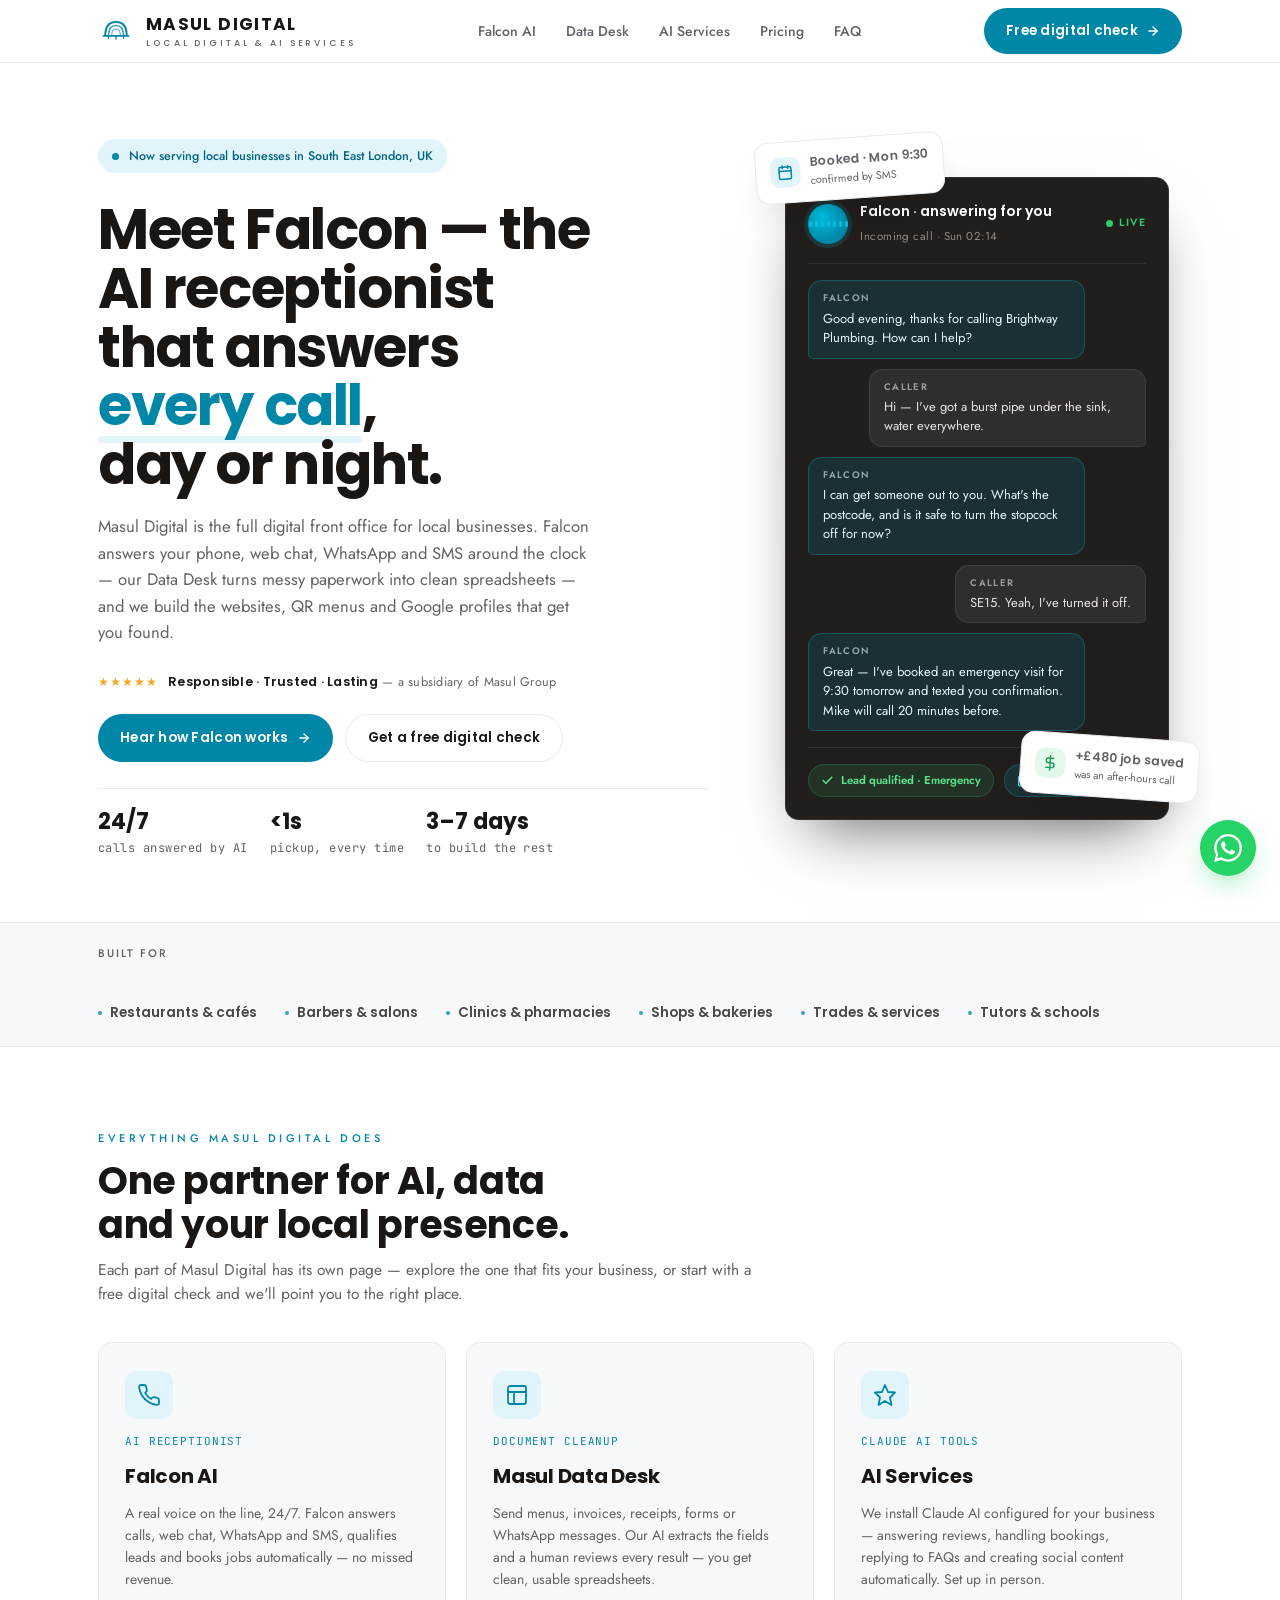
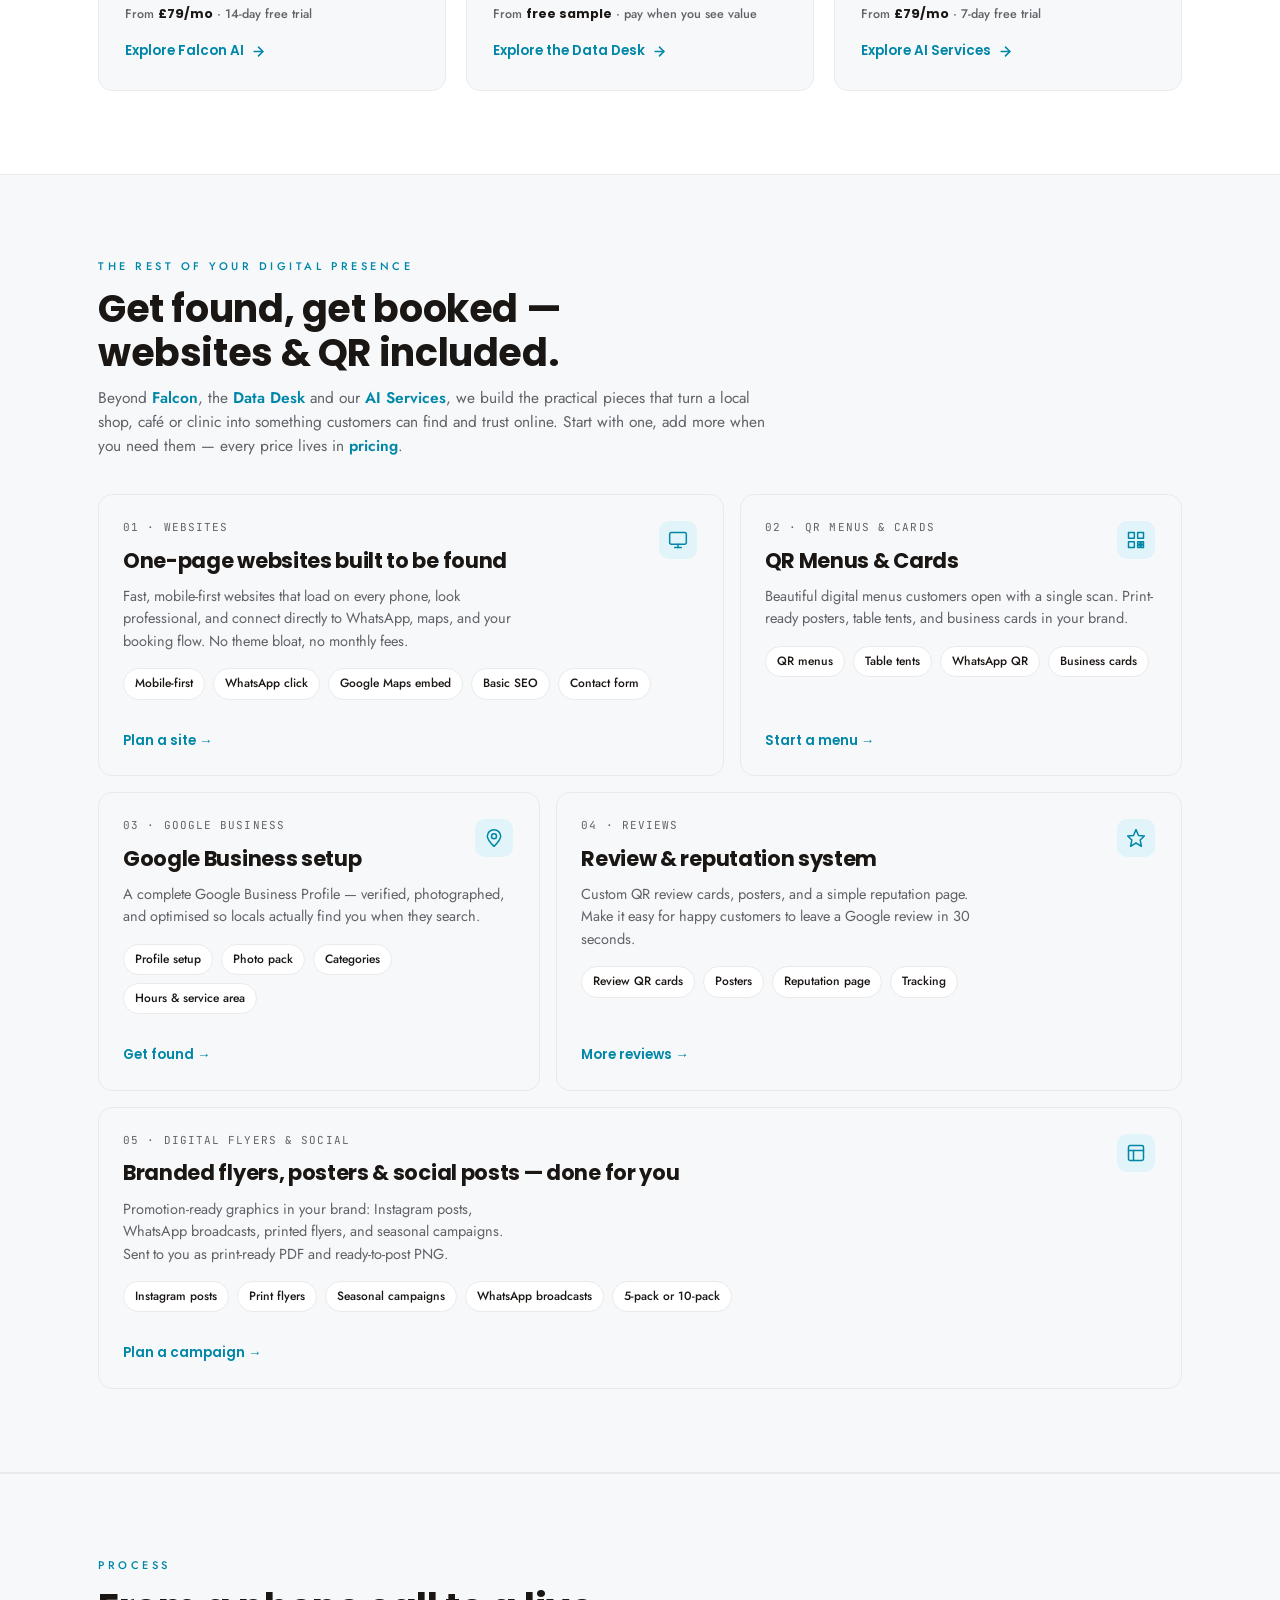
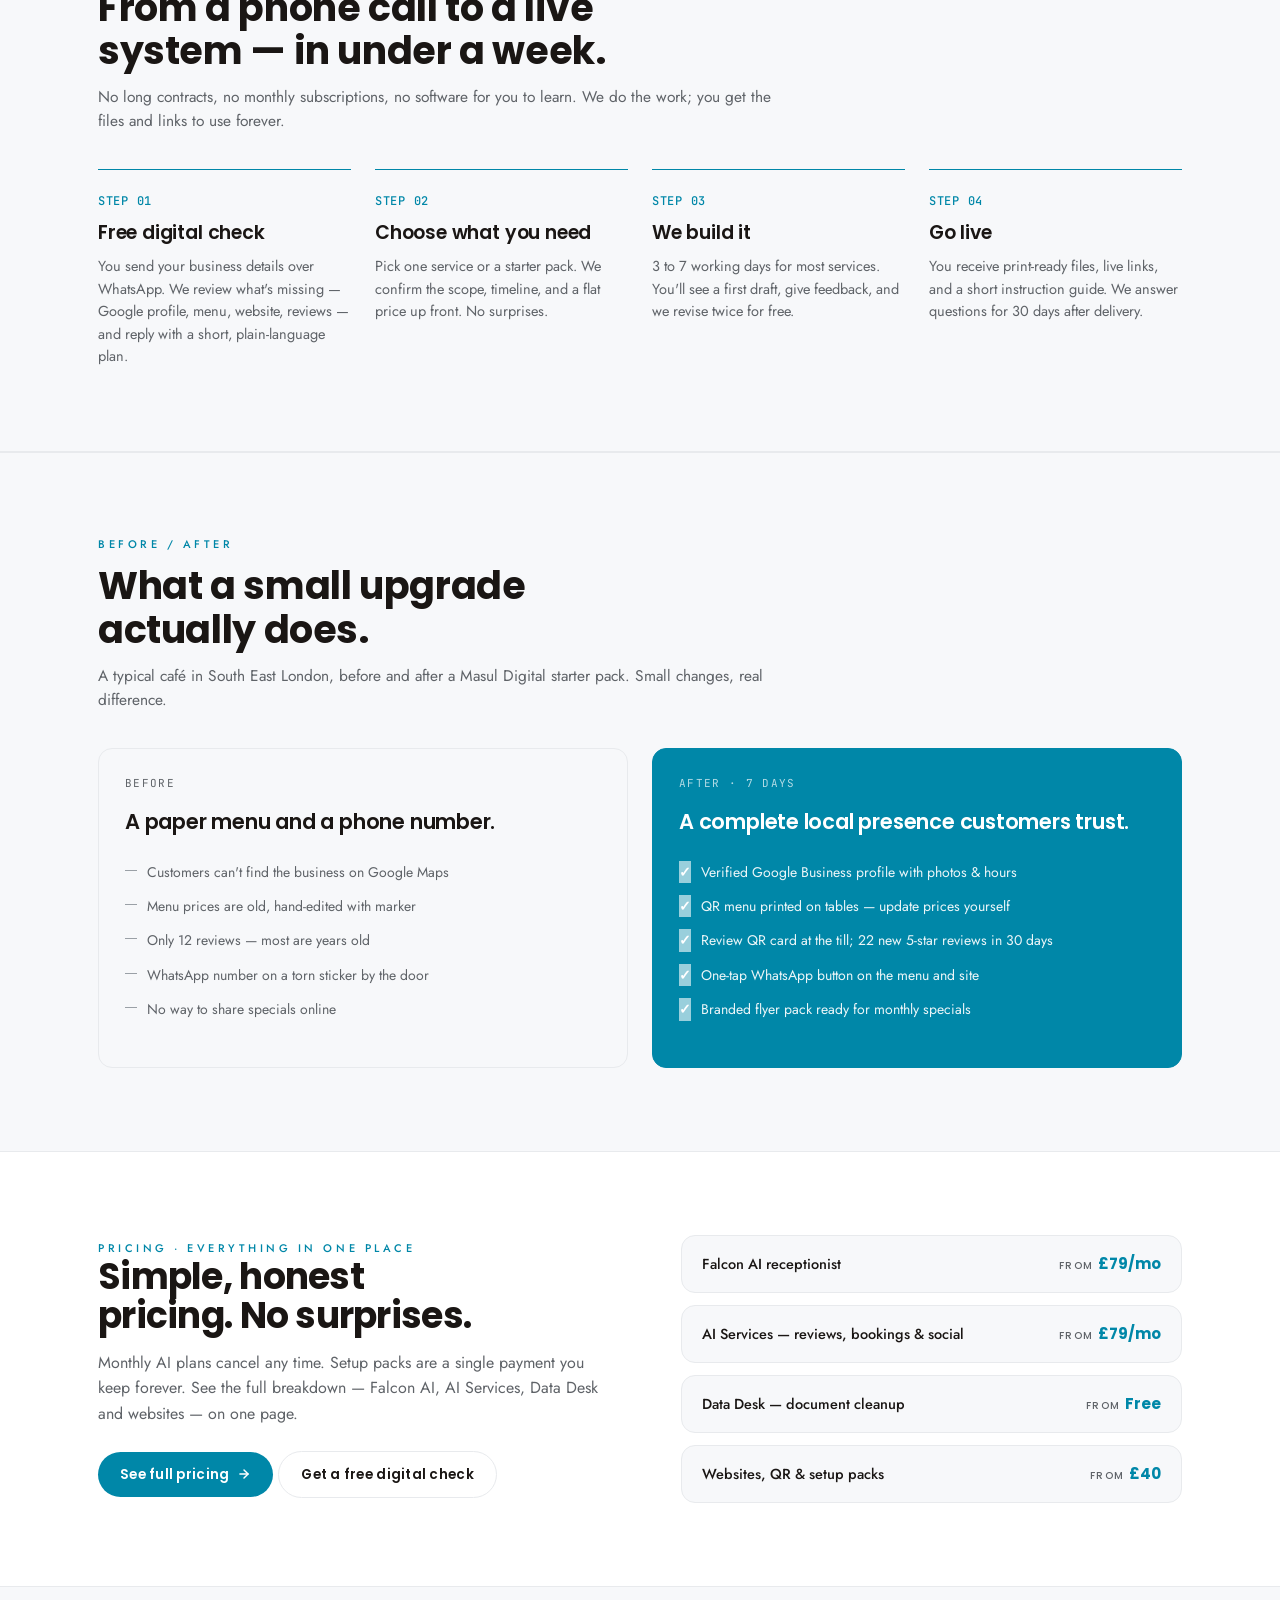
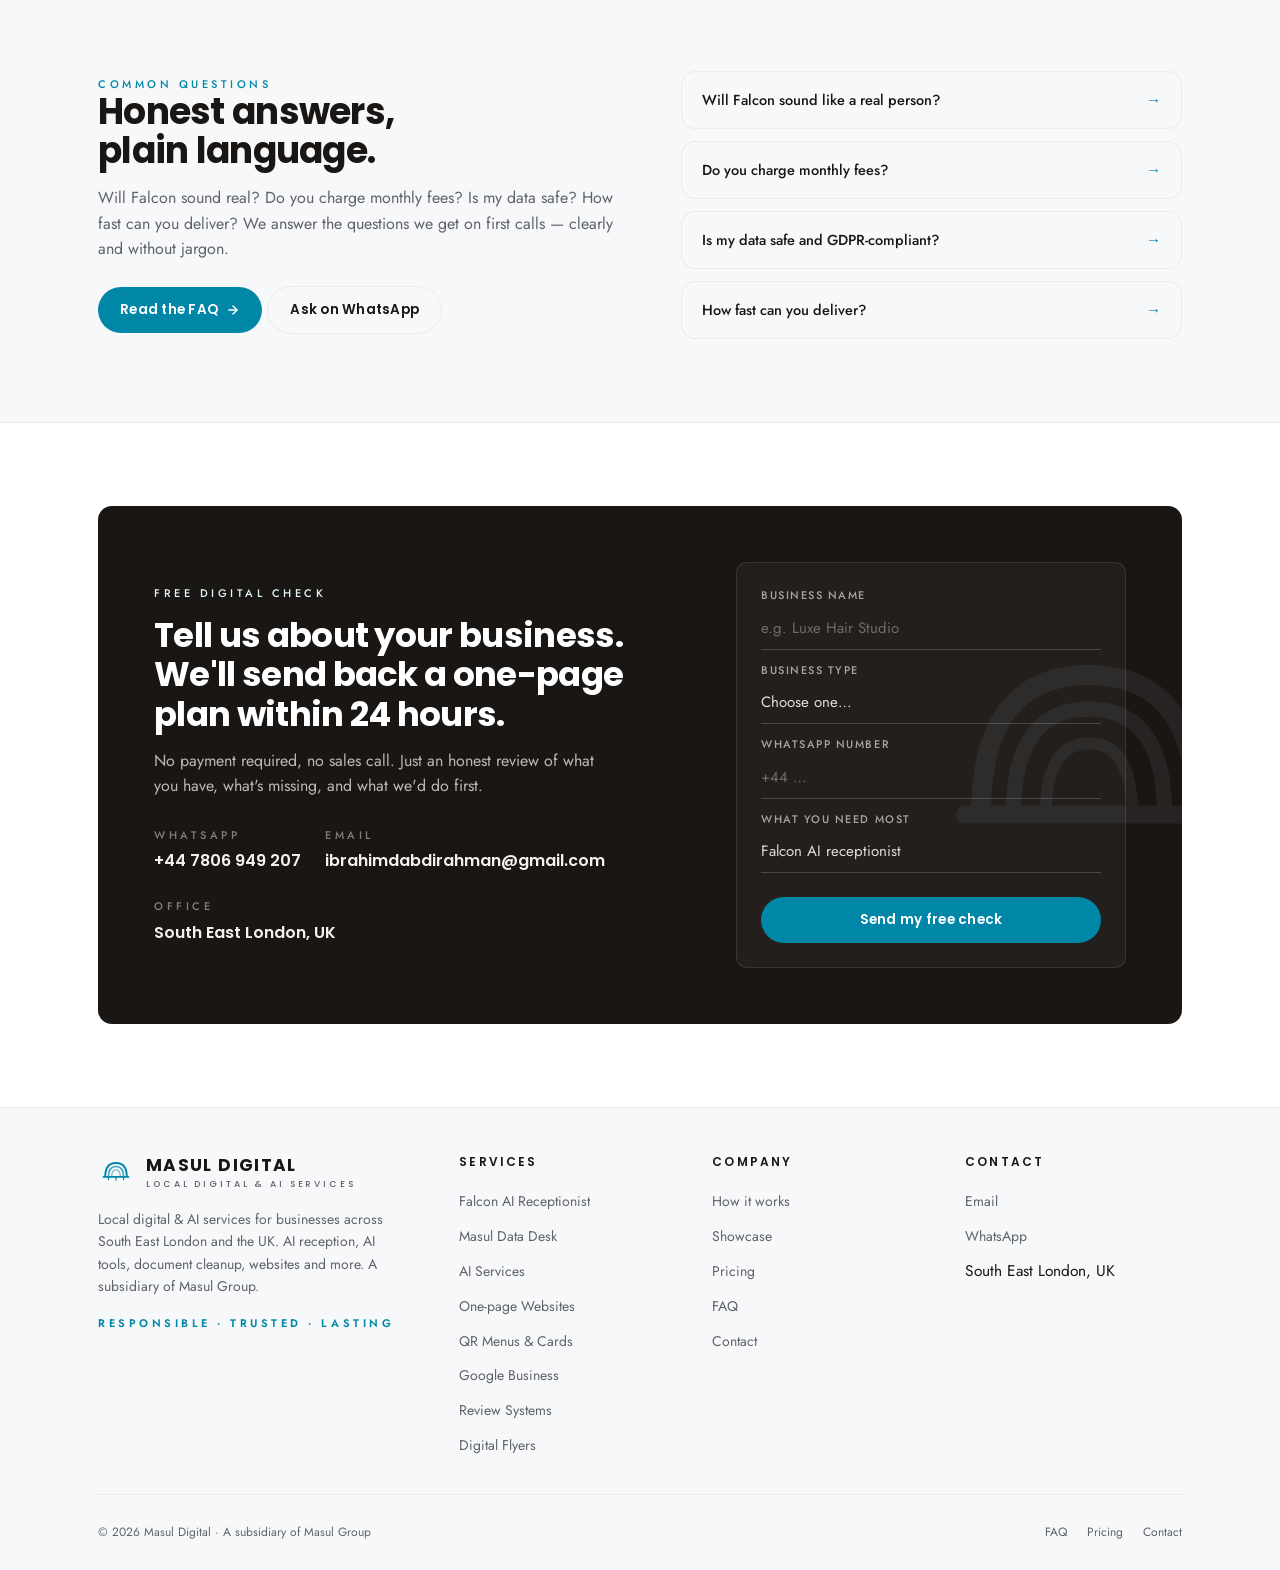
==== index.html @ 600ebdf1 "feat: publish refreshed Masul Digital website" ====
<!DOCTYPE html>
<html lang="en">
<head>
<meta charset="UTF-8" />
<meta name="viewport" content="width=device-width, initial-scale=1.0" />
<title>Masul Digital — Local Digital &amp; AI Services, South East London</title>
<meta name="description" content="Local digital &amp; AI services for South East London. Falcon AI receptionist, AI tools that handle reviews, bookings &amp; social, the Masul Data Desk, plus websites, QR menus, Google Business &amp; reviews. From £40." />
<link rel="icon" href="assets/favicon.ico" />
<link rel="preconnect" href="https://fonts.googleapis.com" />
<link rel="preconnect" href="https://fonts.gstatic.com" crossorigin />
<link href="https://fonts.googleapis.com/css2?family=Poppins:wght@400;500;600;700;800&family=Jost:wght@300;400;500;600&family=JetBrains+Mono:wght@400;500&display=swap" rel="stylesheet" />
<link rel="stylesheet" href="assets/styles.css" />
<link rel="stylesheet" href="assets/pages.css" />
<!-- seo:auto start -->
<link rel="canonical" href="https://masul-digital-site.vercel.app/">
<meta property="og:type" content="website">
<meta property="og:site_name" content="Masul Digital">
<meta property="og:title" content="Masul Digital — Local Digital &amp; AI Services, South East London">
<meta property="og:description" content="Local digital &amp; AI services for South East London — AI receptionist, websites, QR menus, Google Business &amp; reviews. From £40.">
<meta property="og:url" content="https://masul-digital-site.vercel.app/">
<meta property="og:locale" content="en_GB">
<meta property="og:image" content="https://masul-digital-site.vercel.app/assets/mark-512.png">
<meta name="twitter:card" content="summary_large_image">
<meta name="twitter:title" content="Masul Digital — Local Digital &amp; AI Services, South East London">
<meta name="twitter:description" content="Local digital &amp; AI services for South East London — AI receptionist, websites, QR menus, Google Business &amp; reviews. From £40.">
<meta name="twitter:image" content="https://masul-digital-site.vercel.app/assets/mark-512.png">
<script type="application/ld+json">
{
  "@context": "https://schema.org",
  "@type": "ProfessionalService",
  "name": "Masul Digital",
  "description": "Local digital & AI services for South East London — AI receptionist, websites, QR menus, Google Business & reviews. From £40.",
  "url": "https://masul-digital-site.vercel.app/",
  "telephone": "+44 7806 949207",
  "address": {
    "@type": "PostalAddress",
    "addressCountry": "GB",
    "addressLocality": "London",
    "addressRegion": "South East London"
  },
  "email": "ibrahimdabdirahman@gmail.com",
  "image": "https://masul-digital-site.vercel.app/assets/mark-512.png"
}
</script>
<!-- seo:auto end -->
</head>
<body data-theme="light" data-accent="teal">

<!-- ────────────── NAV ────────────── -->
<nav class="nav" id="nav">
  <div class="wrap nav-inner">
    <a href="/" class="nav-logo" aria-label="Masul Digital home">
      <span class="nav-mark" aria-hidden="true">
        <svg viewBox="0 0 400 400" xmlns="http://www.w3.org/2000/svg">
          <g fill="none">
            <path d="M 80,255 Q 80,100 200,100 Q 320,100 320,255" stroke="var(--accent)" stroke-width="22"/>
            <path d="M 116,255 Q 116,138 200,138 Q 284,138 284,255" stroke="var(--accent)" stroke-width="17" opacity="0.78"/>
            <path d="M 152,255 Q 152,176 200,176 Q 248,176 248,255" stroke="var(--accent)" stroke-width="13" opacity="0.55"/>
            <line x1="62" y1="255" x2="338" y2="255" stroke="var(--accent)" stroke-width="20" stroke-linecap="round"/>
            <line x1="116" y1="255" x2="116" y2="282" stroke="var(--accent)" stroke-width="13" stroke-linecap="round"/>
            <line x1="200" y1="255" x2="200" y2="292" stroke="var(--accent)" stroke-width="13" stroke-linecap="round"/>
            <line x1="284" y1="255" x2="284" y2="282" stroke="var(--accent)" stroke-width="13" stroke-linecap="round"/>
          </g>
          <circle cx="200" cy="255" r="11" fill="var(--accent)"/>
        </svg>
      </span>
      <span class="nav-wordmark">MASUL DIGITAL<span class="sub">LOCAL DIGITAL &amp; AI SERVICES</span></span>
    </a>

    <div class="nav-links" role="navigation">
      <a href="/falcon">Falcon AI</a>
      <a href="/data-desk">Data Desk</a>
      <a href="/ai-services">AI Services</a>
      <a href="/pricing">Pricing</a>
      <a href="/faq">FAQ</a>
    </div>

    <div class="nav-cta">
      <a href="#contact" class="btn btn-primary"><span class="cta-long">Free digital check</span><span class="cta-short">Free check</span>
        <svg width="14" height="14" viewBox="0 0 24 24" fill="none" stroke="currentColor" stroke-width="2.5" stroke-linecap="round" stroke-linejoin="round"><line x1="5" y1="12" x2="19" y2="12"/><polyline points="12 5 19 12 12 19"/></svg>
      </a>
      <button class="nav-burger" id="burger" aria-label="Toggle menu" aria-expanded="false"><span></span><span></span><span></span></button>
    </div>
  </div>
  <div class="mobile-panel" id="mob">
    <a href="/falcon" data-mob-link>Falcon AI</a>
    <a href="/data-desk" data-mob-link>Data Desk</a>
    <a href="/ai-services" data-mob-link>AI Services</a>
    <a href="/pricing" data-mob-link>Pricing</a>
    <a href="/faq" data-mob-link>FAQ</a>
    <a href="#contact" data-mob-link class="btn btn-primary">Free digital check</a>
  </div>
</nav>

<!-- ────────────── HERO ────────────── -->
<header class="hero" id="top" data-screen-label="01 Hero">
  <div class="wrap hero-grid">
    <div>
      <div class="hero-pill">
        <span class="dot"></span>
        <span>Now serving local businesses in South East London, UK</span>
      </div>
      <h1>
        <span class="line">Meet Falcon — the AI receptionist</span>
        <span class="line">that answers <em>every call</em>, day or night.</span>
      </h1>
      <p class="lede">
        Masul Digital is the full digital front office for local businesses. Falcon answers your phone, web chat, WhatsApp and SMS around the clock — our Data Desk turns messy paperwork into clean spreadsheets — and we build the websites, QR menus and Google profiles that get you found.
      </p>
      <div class="hero-trust-mini">
        <span class="stars">★★★★★</span>
        <span><b>Responsible · Trusted · Lasting</b> — a subsidiary of Masul Group</span>
      </div>
      <div class="hero-cta">
        <a href="/falcon" class="btn btn-primary">
          Hear how Falcon works
          <svg width="14" height="14" viewBox="0 0 24 24" fill="none" stroke="currentColor" stroke-width="2.5" stroke-linecap="round" stroke-linejoin="round"><line x1="5" y1="12" x2="19" y2="12"/><polyline points="12 5 19 12 12 19"/></svg>
        </a>
        <a href="#contact" class="btn btn-ghost">Get a free digital check</a>
      </div>

      <div class="hero-meta">
        <div class="hero-meta-item">
          <div class="k">24/7</div>
          <div class="v mono">calls answered by AI</div>
        </div>
        <div class="hero-meta-item">
          <div class="k">&lt;1s</div>
          <div class="v mono">pickup, every time</div>
        </div>
        <div class="hero-meta-item">
          <div class="k">3–7 days</div>
          <div class="v mono">to build the rest</div>
        </div>
      </div>
    </div>

    <div class="hero-stage">
      <div class="hero-callbox">
      <span class="hero-glow" aria-hidden="true"></span>

      <div class="hero-chip booked" aria-hidden="true">
        <span class="ic"><svg viewBox="0 0 24 24" fill="none" stroke="currentColor" stroke-width="2.2" stroke-linecap="round" stroke-linejoin="round"><rect x="3" y="4" width="18" height="18" rx="2"/><line x1="16" y1="2" x2="16" y2="6"/><line x1="8" y1="2" x2="8" y2="6"/><line x1="3" y1="10" x2="21" y2="10"/></svg></span>
        <span><b>Booked · Mon 9:30</b><span>confirmed by SMS</span></span>
      </div>

      <div class="call-card" aria-hidden="true">
        <div class="call-head">
          <span class="call-orb">
            <div class="wave"><i></i><i></i><i></i><i></i><i></i><i></i><i></i></div>
          </span>
          <div class="who">
            <b>Falcon · answering for you</b>
            <span>Incoming call · Sun 02:14</span>
          </div>
          <span class="call-live"><span class="pulse"></span>Live</span>
        </div>
        <div class="call-thread">
          <div class="bubble ai"><span class="lab">Falcon</span>Good evening, thanks for calling Brightway Plumbing. How can I help?</div>
          <div class="bubble caller"><span class="lab">Caller</span>Hi — I've got a burst pipe under the sink, water everywhere.</div>
          <div class="bubble ai"><span class="lab">Falcon</span>I can get someone out to you. What's the postcode, and is it safe to turn the stopcock off for now?</div>
          <div class="bubble caller"><span class="lab">Caller</span>SE15. Yeah, I've turned it off.</div>
          <div class="bubble ai"><span class="lab">Falcon</span>Great — I've booked an emergency visit for 9:30 tomorrow and texted you confirmation. Mike will call 20 minutes before.</div>
        </div>
        <div class="call-result">
          <span class="call-tag"><svg viewBox="0 0 24 24" fill="none" stroke="currentColor" stroke-width="3" stroke-linecap="round" stroke-linejoin="round"><polyline points="20 6 9 17 4 12"/></svg>Lead qualified · Emergency</span>
          <span class="call-tag book"><svg viewBox="0 0 24 24" fill="none" stroke="currentColor" stroke-width="2.4" stroke-linecap="round" stroke-linejoin="round"><rect x="3" y="4" width="18" height="18" rx="2"/><line x1="16" y1="2" x2="16" y2="6"/><line x1="8" y1="2" x2="8" y2="6"/><line x1="3" y1="10" x2="21" y2="10"/></svg>Booked Mon 9:30</span>
        </div>
      </div>

      <div class="hero-chip saved" aria-hidden="true">
        <span class="ic"><svg viewBox="0 0 24 24" fill="none" stroke="currentColor" stroke-width="2.2" stroke-linecap="round" stroke-linejoin="round"><line x1="12" y1="1" x2="12" y2="23"/><path d="M17 5H9.5a3.5 3.5 0 0 0 0 7h5a3.5 3.5 0 0 1 0 7H6"/></svg></span>
        <span><b>+£480 job saved</b><span>was an after-hours call</span></span>
      </div>
      </div>
    </div>
  </div>
</header>

<!-- ────────────── TRUST STRIP ────────────── -->
<div class="trust-strip">
  <div class="wrap trust-strip-inner">
    <div class="trust-label">Built for</div>
    <div class="trust-types">
      <div class="trust-type">Restaurants &amp; cafés</div>
      <div class="trust-type">Barbers &amp; salons</div>
      <div class="trust-type">Clinics &amp; pharmacies</div>
      <div class="trust-type">Shops &amp; bakeries</div>
      <div class="trust-type">Trades &amp; services</div>
      <div class="trust-type">Tutors &amp; schools</div>
    </div>
  </div>
</div>

<!-- ────────────── WHAT WE DO — section summary cards ────────────── -->
<section class="section" id="explore" data-screen-label="What we do">
  <div class="wrap">
    <div class="section-head">
      <div class="eyebrow">Everything Masul Digital does</div>
      <h2>One partner for AI, data and your local presence.</h2>
      <p>Each part of Masul Digital has its own page — explore the one that fits your business, or start with a free digital check and we'll point you to the right place.</p>
    </div>

    <div class="summary-grid">
      <a class="summary-card" href="/falcon">
        <span class="sc-ic"><svg viewBox="0 0 24 24" fill="none" stroke="currentColor" stroke-width="1.8" stroke-linecap="round" stroke-linejoin="round"><path d="M22 16.92v3a2 2 0 0 1-2.18 2 19.79 19.79 0 0 1-8.63-3.07 19.5 19.5 0 0 1-6-6 19.79 19.79 0 0 1-3.07-8.67A2 2 0 0 1 4.11 2h3a2 2 0 0 1 2 1.72c.13.96.36 1.9.7 2.81a2 2 0 0 1-.45 2.11L8.09 9.91a16 16 0 0 0 6 6l1.27-1.27a2 2 0 0 1 2.11-.45c.91.34 1.85.57 2.81.7A2 2 0 0 1 22 16.92z"/></svg></span>
        <div class="sc-ey">AI receptionist</div>
        <h3>Falcon AI</h3>
        <p>A real voice on the line, 24/7. Falcon answers calls, web chat, WhatsApp and SMS, qualifies leads and books jobs automatically — no missed revenue.</p>
        <span class="sc-price">From <b>£79/mo</b> · 14-day free trial</span>
        <span class="sc-go">Explore Falcon AI
          <svg viewBox="0 0 24 24" fill="none" stroke="currentColor" stroke-width="2.5" stroke-linecap="round" stroke-linejoin="round"><line x1="5" y1="12" x2="19" y2="12"/><polyline points="12 5 19 12 12 19"/></svg>
        </span>
      </a>

      <a class="summary-card" href="/data-desk">
        <span class="sc-ic"><svg viewBox="0 0 24 24" fill="none" stroke="currentColor" stroke-width="1.8" stroke-linecap="round" stroke-linejoin="round"><rect x="3" y="3" width="18" height="18" rx="2"/><line x1="3" y1="9" x2="21" y2="9"/><line x1="9" y1="21" x2="9" y2="9"/></svg></span>
        <div class="sc-ey">Document cleanup</div>
        <h3>Masul Data Desk</h3>
        <p>Send menus, invoices, receipts, forms or WhatsApp messages. Our AI extracts the fields and a human reviews every result — you get clean, usable spreadsheets.</p>
        <span class="sc-price">From <b>free sample</b> · pay when you see value</span>
        <span class="sc-go">Explore the Data Desk
          <svg viewBox="0 0 24 24" fill="none" stroke="currentColor" stroke-width="2.5" stroke-linecap="round" stroke-linejoin="round"><line x1="5" y1="12" x2="19" y2="12"/><polyline points="12 5 19 12 12 19"/></svg>
        </span>
      </a>

      <a class="summary-card" href="/ai-services">
        <span class="sc-ic"><svg viewBox="0 0 24 24" fill="none" stroke="currentColor" stroke-width="1.8" stroke-linecap="round" stroke-linejoin="round"><polygon points="12 2 15 9 22 9.5 17 14.5 18.5 22 12 18 5.5 22 7 14.5 2 9.5 9 9 12 2"/></svg></span>
        <div class="sc-ey">Claude AI tools</div>
        <h3>AI Services</h3>
        <p>We install Claude AI configured for your business — answering reviews, handling bookings, replying to FAQs and creating social content automatically. Set up in person.</p>
        <span class="sc-price">From <b>£79/mo</b> · 7-day free trial</span>
        <span class="sc-go">Explore AI Services
          <svg viewBox="0 0 24 24" fill="none" stroke="currentColor" stroke-width="2.5" stroke-linecap="round" stroke-linejoin="round"><line x1="5" y1="12" x2="19" y2="12"/><polyline points="12 5 19 12 12 19"/></svg>
        </span>
      </a>
    </div>
  </div>
</section>

<!-- ────────────── CORE SERVICES — websites & QR ────────────── -->
<section class="section bridge" id="services" data-screen-label="Core services">
  <div class="wrap">
    <div class="section-head">
      <div class="eyebrow">The rest of your digital presence</div>
      <h2>Get found, get booked — websites &amp; QR included.</h2>
      <p>Beyond <a href="/falcon" style="color:var(--accent);font-weight:600;">Falcon</a>, the <a href="/data-desk" style="color:var(--accent);font-weight:600;">Data Desk</a> and our <a href="/ai-services" style="color:var(--accent);font-weight:600;">AI Services</a>, we build the practical pieces that turn a local shop, café or clinic into something customers can find and trust online. Start with one, add more when you need them — every price lives in <a href="/pricing" style="color:var(--accent);font-weight:600;">pricing</a>.</p>
    </div>

    <div class="services">

      <article class="service" style="grid-column:span 7;">
        <span class="svc-icon" aria-hidden="true">
          <svg viewBox="0 0 24 24" fill="none" stroke="currentColor" stroke-width="1.8" stroke-linecap="round" stroke-linejoin="round"><rect x="2" y="3" width="20" height="14" rx="2"/><line x1="8" y1="21" x2="16" y2="21"/><line x1="12" y1="17" x2="12" y2="21"/></svg>
        </span>
        <div class="svc-num">01 · WEBSITES</div>
        <h3>One-page websites built to be found</h3>
        <p class="svc-desc">Fast, mobile-first websites that load on every phone, look professional, and connect directly to WhatsApp, maps, and your booking flow. No theme bloat, no monthly fees.</p>
        <div class="svc-feats">
          <span class="feat">Mobile-first</span>
          <span class="feat">WhatsApp click</span>
          <span class="feat">Google Maps embed</span>
          <span class="feat">Basic SEO</span>
          <span class="feat">Contact form</span>
        </div>
        <div class="svc-foot">
          <a href="#contact" class="btn-link">Plan a site →</a>
        </div>
      </article>

      <article class="service" style="grid-column:span 5;">
        <span class="svc-icon" aria-hidden="true">
          <svg viewBox="0 0 24 24" fill="none" stroke="currentColor" stroke-width="1.8" stroke-linecap="round" stroke-linejoin="round"><rect x="3" y="3" width="7" height="7"/><rect x="14" y="3" width="7" height="7"/><rect x="3" y="14" width="7" height="7"/><rect x="14" y="14" width="3" height="3"/><rect x="18" y="14" width="3" height="3"/><rect x="14" y="18" width="3" height="3"/><rect x="18" y="18" width="3" height="3"/></svg>
        </span>
        <div class="svc-num">02 · QR MENUS &amp; CARDS</div>
        <h3>QR Menus &amp; Cards</h3>
        <p class="svc-desc">Beautiful digital menus customers open with a single scan. Print-ready posters, table tents, and business cards in your brand.</p>
        <div class="svc-feats">
          <span class="feat">QR menus</span>
          <span class="feat">Table tents</span>
          <span class="feat">WhatsApp QR</span>
          <span class="feat">Business cards</span>
        </div>
        <div class="svc-foot">
          <a href="#contact" class="btn-link">Start a menu →</a>
        </div>
      </article>

      <article class="service" style="grid-column:span 5;">
        <span class="svc-icon" aria-hidden="true">
          <svg viewBox="0 0 24 24" fill="none" stroke="currentColor" stroke-width="1.8" stroke-linecap="round" stroke-linejoin="round"><circle cx="12" cy="10" r="3"/><path d="M12 2a8 8 0 0 0-8 8c0 4.4 8 12 8 12s8-7.6 8-12a8 8 0 0 0-8-8z"/></svg>
        </span>
        <div class="svc-num">03 · GOOGLE BUSINESS</div>
        <h3>Google Business setup</h3>
        <p class="svc-desc">A complete Google Business Profile — verified, photographed, and optimised so locals actually find you when they search.</p>
        <div class="svc-feats">
          <span class="feat">Profile setup</span>
          <span class="feat">Photo pack</span>
          <span class="feat">Categories</span>
          <span class="feat">Hours &amp; service area</span>
        </div>
        <div class="svc-foot">
          <a href="#contact" class="btn-link">Get found →</a>
        </div>
      </article>

      <article class="service" style="grid-column:span 7;">
        <span class="svc-icon" aria-hidden="true">
          <svg viewBox="0 0 24 24" fill="none" stroke="currentColor" stroke-width="1.8" stroke-linecap="round" stroke-linejoin="round"><polygon points="12 2 15 9 22 9.5 17 14.5 18.5 22 12 18 5.5 22 7 14.5 2 9.5 9 9 12 2"/></svg>
        </span>
        <div class="svc-num">04 · REVIEWS</div>
        <h3>Review &amp; reputation system</h3>
        <p class="svc-desc">Custom QR review cards, posters, and a simple reputation page. Make it easy for happy customers to leave a Google review in 30 seconds.</p>
        <div class="svc-feats">
          <span class="feat">Review QR cards</span>
          <span class="feat">Posters</span>
          <span class="feat">Reputation page</span>
          <span class="feat">Tracking</span>
        </div>
        <div class="svc-foot">
          <a href="#contact" class="btn-link">More reviews →</a>
        </div>
      </article>

      <article class="service" style="grid-column:span 12;">
        <span class="svc-icon" aria-hidden="true">
          <svg viewBox="0 0 24 24" fill="none" stroke="currentColor" stroke-width="1.8" stroke-linecap="round" stroke-linejoin="round"><rect x="3" y="3" width="18" height="18" rx="2"/><line x1="3" y1="9" x2="21" y2="9"/><line x1="9" y1="21" x2="9" y2="9"/></svg>
        </span>
        <div class="svc-num">05 · DIGITAL FLYERS &amp; SOCIAL</div>
        <h3>Branded flyers, posters &amp; social posts — done for you</h3>
        <p class="svc-desc">Promotion-ready graphics in your brand: Instagram posts, WhatsApp broadcasts, printed flyers, and seasonal campaigns. Sent to you as print-ready PDF and ready-to-post PNG.</p>
        <div class="svc-feats">
          <span class="feat">Instagram posts</span>
          <span class="feat">Print flyers</span>
          <span class="feat">Seasonal campaigns</span>
          <span class="feat">WhatsApp broadcasts</span>
          <span class="feat">5-pack or 10-pack</span>
        </div>
        <div class="svc-foot">
          <a href="#contact" class="btn-link">Plan a campaign →</a>
        </div>
      </article>

    </div>
  </div>
</section>

<!-- ────────────── HOW IT WORKS ────────────── -->
<section class="section how" id="how" data-screen-label="How it works">
  <div class="wrap">
    <div class="section-head">
      <div class="eyebrow">Process</div>
      <h2>From a phone call to a live system — in under a week.</h2>
      <p>No long contracts, no monthly subscriptions, no software for you to learn. We do the work; you get the files and links to use forever.</p>
    </div>

    <div class="how-grid">
      <div class="step">
        <div class="stp-num">STEP 01</div>
        <h4>Free digital check</h4>
        <p>You send your business details over WhatsApp. We review what's missing — Google profile, menu, website, reviews — and reply with a short, plain-language plan.</p>
      </div>
      <div class="step">
        <div class="stp-num">STEP 02</div>
        <h4>Choose what you need</h4>
        <p>Pick one service or a starter pack. We confirm the scope, timeline, and a flat price up front. No surprises.</p>
      </div>
      <div class="step">
        <div class="stp-num">STEP 03</div>
        <h4>We build it</h4>
        <p>3 to 7 working days for most services. You'll see a first draft, give feedback, and we revise twice for free.</p>
      </div>
      <div class="step">
        <div class="stp-num">STEP 04</div>
        <h4>Go live</h4>
        <p>You receive print-ready files, live links, and a short instruction guide. We answer questions for 30 days after delivery.</p>
      </div>
    </div>
  </div>
</section>

<!-- ────────────── SHOWCASE ────────────── -->
<section class="section bridge" id="showcase" data-screen-label="Showcase">
  <div class="wrap">
    <div class="section-head">
      <div class="eyebrow">Before / After</div>
      <h2>What a small upgrade actually does.</h2>
      <p>A typical café in South East London, before and after a Masul Digital starter pack. Small changes, real difference.</p>
    </div>

    <div class="showcase-grid">
      <div class="sc-card">
        <div class="sc-tag">Before</div>
        <h4>A paper menu and a phone number.</h4>
        <div class="sc-body">
          <ul class="sc-list">
            <li>Customers can't find the business on Google Maps</li>
            <li>Menu prices are old, hand-edited with marker</li>
            <li>Only 12 reviews — most are years old</li>
            <li>WhatsApp number on a torn sticker by the door</li>
            <li>No way to share specials online</li>
          </ul>
        </div>
      </div>

      <div class="sc-card after">
        <div class="sc-tag">After · 7 days</div>
        <h4>A complete local presence customers trust.</h4>
        <div class="sc-body">
          <ul class="sc-list checks">
            <li>Verified Google Business profile with photos &amp; hours</li>
            <li>QR menu printed on tables — update prices yourself</li>
            <li>Review QR card at the till; 22 new 5-star reviews in 30 days</li>
            <li>One-tap WhatsApp button on the menu and site</li>
            <li>Branded flyer pack ready for monthly specials</li>
          </ul>
        </div>
      </div>
    </div>
  </div>
</section>

<!-- ────────────── PRICING TEASER ────────────── -->
<section class="section" id="pricing-teaser" data-screen-label="Pricing">
  <div class="wrap">
    <div class="teaser">
      <div class="tz-copy">
        <div class="eyebrow">Pricing · everything in one place</div>
        <h2>Simple, honest pricing. No surprises.</h2>
        <p>Monthly AI plans cancel any time. Setup packs are a single payment you keep forever. See the full breakdown — Falcon AI, AI Services, Data Desk and websites — on one page.</p>
        <div class="ph-cta">
          <a href="/pricing" class="btn btn-primary">
            See full pricing
            <svg width="14" height="14" viewBox="0 0 24 24" fill="none" stroke="currentColor" stroke-width="2.5" stroke-linecap="round" stroke-linejoin="round"><line x1="5" y1="12" x2="19" y2="12"/><polyline points="12 5 19 12 12 19"/></svg>
          </a>
          <a href="#contact" class="btn btn-ghost">Get a free digital check</a>
        </div>
      </div>
      <div class="tz-list">
        <a class="tz-row" href="/pricing#falcon"><span class="tn">Falcon AI receptionist</span><span class="tp"><span class="from">From</span>£79/mo</span></a>
        <a class="tz-row" href="/pricing#ai"><span class="tn">AI Services — reviews, bookings &amp; social</span><span class="tp"><span class="from">From</span>£79/mo</span></a>
        <a class="tz-row" href="/pricing#data"><span class="tn">Data Desk — document cleanup</span><span class="tp"><span class="from">From</span>Free</span></a>
        <a class="tz-row" href="/pricing#setup"><span class="tn">Websites, QR &amp; setup packs</span><span class="tp"><span class="from">From</span>£40</span></a>
      </div>
    </div>
  </div>
</section>

<!-- ────────────── FAQ TEASER ────────────── -->
<section class="section bridge" id="faq-teaser" data-screen-label="FAQ">
  <div class="wrap">
    <div class="teaser">
      <div class="tz-copy">
        <div class="eyebrow">Common questions</div>
        <h2>Honest answers, plain language.</h2>
        <p>Will Falcon sound real? Do you charge monthly fees? Is my data safe? How fast can you deliver? We answer the questions we get on first calls — clearly and without jargon.</p>
        <div class="ph-cta">
          <a href="/faq" class="btn btn-primary">
            Read the FAQ
            <svg width="14" height="14" viewBox="0 0 24 24" fill="none" stroke="currentColor" stroke-width="2.5" stroke-linecap="round" stroke-linejoin="round"><line x1="5" y1="12" x2="19" y2="12"/><polyline points="12 5 19 12 12 19"/></svg>
          </a>
          <a href="https://wa.me/447806949207" class="btn btn-ghost" target="_blank" rel="noopener">Ask on WhatsApp</a>
        </div>
      </div>
      <div class="tz-list">
        <a class="tz-row" href="/faq"><span class="tn">Will Falcon sound like a real person?</span><span class="tp">→</span></a>
        <a class="tz-row" href="/faq"><span class="tn">Do you charge monthly fees?</span><span class="tp">→</span></a>
        <a class="tz-row" href="/faq"><span class="tn">Is my data safe and GDPR-compliant?</span><span class="tp">→</span></a>
        <a class="tz-row" href="/faq"><span class="tn">How fast can you deliver?</span><span class="tp">→</span></a>
      </div>
    </div>
  </div>
</section>

<!-- ────────────── CTA STRIP / CONTACT ────────────── -->
<section class="section" id="contact" data-screen-label="Contact">
  <div class="wrap">
    <div class="cta-strip">
      <span class="mark-bg" aria-hidden="true">
        <svg viewBox="0 0 400 400" xmlns="http://www.w3.org/2000/svg"><g fill="none" stroke="currentColor" stroke-width="22"><path d="M 80,255 Q 80,100 200,100 Q 320,100 320,255"/><path d="M 116,255 Q 116,138 200,138 Q 284,138 284,255" stroke-width="17"/><path d="M 152,255 Q 152,176 200,176 Q 248,176 248,255" stroke-width="13"/><line x1="62" y1="255" x2="338" y2="255" stroke-width="20" stroke-linecap="round"/></g></svg>
      </span>

      <div>
        <div class="eyebrow" style="color: var(--teal-light);">Free digital check</div>
        <h2 style="margin-top:14px;">
          Tell us about your business.<br/>We'll send back a one-page plan within 24 hours.
        </h2>
        <p>No payment required, no sales call. Just an honest review of what you have, what's missing, and what we'd do first.</p>
        <div style="display:flex; gap:24px; flex-wrap:wrap; margin-top: 28px;">
          <div>
            <div class="eyebrow" style="color: rgba(255,255,255,0.45);">WhatsApp</div>
            <div style="font-family:'Poppins',sans-serif;font-weight:600;font-size:16px;margin-top:4px;">+44 7806 949 207</div>
          </div>
          <div>
            <div class="eyebrow" style="color: rgba(255,255,255,0.45);">Email</div>
            <div style="font-family:'Poppins',sans-serif;font-weight:600;font-size:16px;margin-top:4px;">ibrahimdabdirahman@gmail.com</div>
          </div>
          <div>
            <div class="eyebrow" style="color: rgba(255,255,255,0.45);">Office</div>
            <div style="font-family:'Poppins',sans-serif;font-weight:600;font-size:16px;margin-top:4px;">South East London, UK</div>
          </div>
        </div>
      </div>

      <form class="form" id="leadForm">
        <div class="group">
          <label for="biz">Business name</label>
          <input id="biz" name="biz" placeholder="e.g. Luxe Hair Studio" required />
        </div>
        <div class="group">
          <label for="type">Business type</label>
          <select id="type" name="type" required>
            <option value="">Choose one…</option>
            <option>Restaurant / café</option>
            <option>Barber / salon</option>
            <option>Clinic / pharmacy</option>
            <option>Shop / bakery</option>
            <option>Service / trades</option>
            <option>Other</option>
          </select>
        </div>
        <div class="group">
          <label for="wa">WhatsApp number</label>
          <input id="wa" name="wa" placeholder="+44 …" required />
        </div>
        <div class="group">
          <label for="need">What you need most</label>
          <select id="need" name="need">
            <option>Falcon AI receptionist</option>
            <option>AI Services — reviews, bookings &amp; social</option>
            <option>Data Desk — document cleanup</option>
            <option>Website</option>
            <option>QR menu</option>
            <option>Google Business setup</option>
            <option>Reviews</option>
            <option>Digital flyers</option>
            <option>Not sure — please advise</option>
          </select>
        </div>
        <button type="submit" class="btn btn-primary">Send my free check</button>
        <div class="ok-msg">
          ✓ Thank you. We'll send your one-page plan over WhatsApp within 24 hours.
        </div>
      </form>
    </div>
  </div>
</section>

<!-- ────────────── FOOTER ────────────── -->
<footer>
  <div class="wrap">
    <div class="foot-grid">
      <div class="foot-brand">
        <a href="/" class="nav-logo" style="margin-bottom: 0;">
          <span class="nav-mark">
            <svg viewBox="0 0 400 400" xmlns="http://www.w3.org/2000/svg"><g fill="none"><path d="M 80,255 Q 80,100 200,100 Q 320,100 320,255" stroke="var(--accent)" stroke-width="22"/><path d="M 116,255 Q 116,138 200,138 Q 284,138 284,255" stroke="var(--accent)" stroke-width="17" opacity="0.78"/><path d="M 152,255 Q 152,176 200,176 Q 248,176 248,255" stroke="var(--accent)" stroke-width="13" opacity="0.55"/><line x1="62" y1="255" x2="338" y2="255" stroke="var(--accent)" stroke-width="20" stroke-linecap="round"/><line x1="116" y1="255" x2="116" y2="282" stroke="var(--accent)" stroke-width="13" stroke-linecap="round"/><line x1="200" y1="255" x2="200" y2="292" stroke="var(--accent)" stroke-width="13" stroke-linecap="round"/><line x1="284" y1="255" x2="284" y2="282" stroke="var(--accent)" stroke-width="13" stroke-linecap="round"/></g><circle cx="200" cy="255" r="11" fill="var(--accent)"/></svg>
          </span>
          <span class="nav-wordmark">MASUL DIGITAL<span class="sub">LOCAL DIGITAL &amp; AI SERVICES</span></span>
        </a>
        <p>Local digital &amp; AI services for businesses across South East London and the UK. AI reception, AI tools, document cleanup, websites and more. A subsidiary of Masul Group.</p>
        <div class="foot-tagline">Responsible · Trusted · Lasting</div>
      </div>

      <div class="foot-col">
        <h5>Services</h5>
        <ul>
          <li><a href="/falcon">Falcon AI Receptionist</a></li>
          <li><a href="/data-desk">Masul Data Desk</a></li>
          <li><a href="/ai-services">AI Services</a></li>
          <li><a href="/#services">One-page Websites</a></li>
          <li><a href="/#services">QR Menus &amp; Cards</a></li>
          <li><a href="/#services">Google Business</a></li>
          <li><a href="/#services">Review Systems</a></li>
          <li><a href="/#services">Digital Flyers</a></li>
        </ul>
      </div>

      <div class="foot-col">
        <h5>Company</h5>
        <ul>
          <li><a href="/#how">How it works</a></li>
          <li><a href="/#showcase">Showcase</a></li>
          <li><a href="/pricing">Pricing</a></li>
          <li><a href="/faq">FAQ</a></li>
          <li><a href="/#contact">Contact</a></li>
        </ul>
      </div>

      <div class="foot-col">
        <h5>Contact</h5>
        <ul>
          <li><a href="mailto:ibrahimdabdirahman@gmail.com">Email</a></li>
          <li><a href="https://wa.me/447806949207" target="_blank" rel="noopener">WhatsApp</a></li>
          <li><span>South East London, UK</span></li>
        </ul>
      </div>
    </div>

    <div class="foot-bottom">
      <div>© <span id="year">2026</span> Masul Digital · A subsidiary of Masul Group</div>
      <div class="right">
        <a href="/faq">FAQ</a>
        <a href="/pricing">Pricing</a>
        <a href="/#contact">Contact</a>
      </div>
    </div>
  </div>
</footer>

<a href="https://wa.me/447806949207" class="wa-fab" aria-label="Chat on WhatsApp" target="_blank" rel="noopener">
  <svg viewBox="0 0 24 24" fill="white">
    <path d="M.057 24l1.687-6.163a11.867 11.867 0 0 1-1.587-5.946C.16 5.335 5.495 0 12.05 0a11.817 11.817 0 0 1 8.413 3.488 11.824 11.824 0 0 1 3.48 8.414c-.003 6.557-5.338 11.892-11.893 11.892a11.9 11.9 0 0 1-5.688-1.448L.057 24zm6.597-3.807c1.676.995 3.276 1.591 5.392 1.592 5.448 0 9.886-4.434 9.889-9.885.002-5.462-4.415-9.89-9.881-9.892-5.452 0-9.887 4.434-9.889 9.884a9.86 9.86 0 0 0 1.518 5.276l-.999 3.648 3.97-1.023zm11.387-5.464c-.074-.124-.272-.198-.57-.347-.297-.149-1.758-.868-2.031-.967-.272-.099-.47-.149-.669.149-.198.297-.768.967-.941 1.165-.173.198-.347.223-.644.074-.297-.149-1.255-.462-2.39-1.475-.883-.788-1.48-1.761-1.653-2.059-.173-.297-.018-.458.13-.606.134-.133.297-.347.446-.521.151-.172.2-.296.3-.495.099-.198.05-.371-.025-.52-.075-.149-.669-1.612-.916-2.207-.242-.579-.487-.5-.669-.51l-.57-.01c-.198 0-.52.074-.792.372s-1.04 1.016-1.04 2.479 1.065 2.876 1.213 3.074c.149.198 2.095 3.2 5.076 4.487.709.306 1.263.489 1.694.626.712.226 1.36.194 1.872.118.571-.085 1.758-.719 2.006-1.413.248-.694.248-1.289.173-1.413z"/>
  </svg>
</a>

<script src="assets/app.js"></script>

</body>
</html>
---- assets/styles.css ----
:root {
    /* Brand — locked per spec */
    --teal:        #0087A8;
    --teal-dark:   #006580;
    --teal-light:  #E0F4F9;
    --ink:         #1A1614;
    --white:       #FFFFFF;

    /* Neutrals from brand */
    --n-50:  #F7F8FA;
    --n-100: #EFF1F4;
    --n-200: #E8EAED;
    --n-400: #9AA0A6;
    --n-600: #5F6368;
    --n-800: #2A2724;

    /* Live (overridden by Tweaks) */
    --accent:       var(--teal);
    --accent-dark:  var(--teal-dark);
    --accent-tint:  var(--teal-light);
    --bg:           var(--white);
    --fg:           var(--ink);
    --surface:      var(--n-50);
    --surface-2:    var(--white);
    --line:         var(--n-200);
    --muted:        var(--n-600);

    --maxw: 1180px;
    --pad-x: clamp(20px, 4vw, 48px);
    --r-sm: 7px;
    --r-md: 11px;
    --r-lg: 14px;
    --nav-h: 62px;
  }

  /* DARK THEME (Masul Ink) */
  [data-theme="ink"] {
    --bg:        var(--ink);
    --fg:        #F4F1EE;
    --surface:   #221E1C;
    --surface-2: #2C2826;
    --line:      rgba(255,255,255,0.08);
    --muted:     #A8A29C;
    --accent-tint: rgba(0,135,168,0.14);
  }

  /* TEAL THEME (immersive) */
  [data-theme="teal"] {
    --bg:        var(--teal);
    --fg:        var(--white);
    --surface:   #007394;
    --surface-2: #006580;
    --line:      rgba(255,255,255,0.18);
    --muted:     rgba(255,255,255,0.78);
    --accent:    var(--white);
    --accent-dark: var(--teal-light);
    --accent-tint: rgba(255,255,255,0.12);
  }

  * { box-sizing: border-box; margin: 0; padding: 0; }
  html { scroll-behavior: smooth; }
  body {
    font-family: 'Jost', Arial, sans-serif;
    font-weight: 400;
    font-size: 15.5px;
    line-height: 1.6;
    color: var(--fg);
    background: var(--bg);
    -webkit-font-smoothing: antialiased;
    transition: background 0.3s ease, color 0.3s ease;
  }
  img, svg { display: block; max-width: 100%; }
  a { color: inherit; text-decoration: none; }
  button { font: inherit; cursor: pointer; border: none; background: none; color: inherit; }

  /* ──────────── TYPE SYSTEM ──────────── */
  h1, h2, h3, h4 {
    font-family: 'Poppins', 'Trebuchet MS', Arial, sans-serif;
    font-weight: 700;
    line-height: 1.15;
    letter-spacing: -0.01em;
    color: var(--fg);
    text-wrap: balance;
  }
  .eyebrow {
    font-family: 'Jost', sans-serif;
    font-weight: 500;
    font-size: 11px;
    letter-spacing: 0.32em;
    text-transform: uppercase;
    color: var(--accent);
  }
  [data-theme="teal"] .eyebrow { color: var(--teal-light); }
  .mono { font-family: 'JetBrains Mono', monospace; }

  /* ──────────── LAYOUT ──────────── */
  .wrap { max-width: var(--maxw); margin: 0 auto; padding: 0 var(--pad-x); }
  .row { display: flex; align-items: center; gap: 12px; }

  /* ──────────── NAV ──────────── */
  .nav {
    position: sticky; top: 0; z-index: 50;
    background: color-mix(in srgb, var(--bg) 88%, transparent);
    backdrop-filter: blur(14px);
    -webkit-backdrop-filter: blur(14px);
    border-bottom: 1px solid var(--line);
    transition: background 0.3s;
  }
  .nav-inner {
    height: var(--nav-h);
    display: flex; align-items: center; justify-content: space-between;
    gap: 24px;
  }
  .nav-logo { display: flex; align-items: center; gap: 12px; }
  .nav-mark { width: 36px; height: 36px; }
  .nav-mark svg { width: 100%; height: 100%; }
  .nav-wordmark {
    font-family: 'Poppins', sans-serif;
    font-weight: 700;
    font-size: 17px;
    letter-spacing: 0.08em;
    color: var(--fg);
    white-space: nowrap;
  }
  .nav-wordmark .sub {
    display: block;
    font-size: 9px;
    letter-spacing: 0.32em;
    color: var(--muted);
    font-weight: 500;
    margin-top: -2px;
  }
  .nav-links {
    display: flex; gap: 4px; align-items: center;
  }
  .nav-links a {
    padding: 9px 13px; border-radius: 8px;
    white-space: nowrap;
    font-size: 14px; font-weight: 500;
    color: var(--muted);
    transition: color .15s, background .15s;
  }
  .nav-links a:hover { color: var(--fg); background: var(--surface); }
  .nav-cta { display: flex; gap: 8px; align-items: center; }
  .nav-burger { display: none; padding: 10px; }
  .nav-burger span {
    display: block; width: 22px; height: 2px; background: var(--fg);
    margin: 5px 0; border-radius: 2px; transition: transform 0.2s, opacity 0.2s;
  }
  .nav-burger.open span:nth-child(1) { transform: translateY(7px) rotate(45deg); }
  .nav-burger.open span:nth-child(2) { opacity: 0; }
  .nav-burger.open span:nth-child(3) { transform: translateY(-7px) rotate(-45deg); }

  /* Buttons */
  .btn {
    display: inline-flex; align-items: center; gap: 8px;
    padding: 12px 22px;
    border-radius: 999px;
    font-family: 'Poppins', sans-serif;
    font-weight: 600; font-size: 13.5px;
    letter-spacing: 0.02em;
    transition: transform .15s ease, background .15s, color .15s, box-shadow .15s;
    white-space: nowrap;
    cursor: pointer;
  }
  .btn-primary {
    background: var(--accent);
    color: var(--white);
  }
  [data-theme="teal"] .btn-primary { background: var(--white); color: var(--teal); }
  .btn-primary:hover { background: var(--accent-dark); transform: translateY(-1px); }
  [data-theme="teal"] .btn-primary:hover { background: var(--teal-light); color: var(--teal-dark); }
  .btn-ghost {
    background: transparent; color: var(--fg);
    border: 1px solid var(--line);
  }
  .btn-ghost:hover { border-color: var(--accent); color: var(--accent); }
  [data-theme="teal"] .btn-ghost:hover { color: var(--white); border-color: var(--white); background: rgba(255,255,255,0.08); }
  .btn-link {
    color: var(--accent);
    font-family: 'Poppins', sans-serif;
    font-weight: 600;
    font-size: 13.5px;
    display: inline-flex; align-items: center; gap: 6px;
    transition: gap .15s;
  }
  .btn-link:hover { gap: 10px; }

  /* ──────────── HERO ──────────── */
  .hero {
    position: relative;
    padding: clamp(40px, 6vw, 76px) 0 clamp(36px, 5vw, 64px);
    overflow: hidden;
  }
  .hero-grid {
    display: grid;
    grid-template-columns: minmax(0, 1fr) clamp(300px, 32vw, 420px);
    gap: clamp(32px, 5vw, 80px);
    align-items: center;
  }
  .hero-pill {
    display: inline-flex; align-items: center; gap: 10px;
    padding: 7px 14px;
    background: var(--accent-tint);
    border-radius: 999px;
    font-size: 12.5px;
    color: var(--accent-dark);
    font-weight: 500;
    margin-bottom: 28px;
  }
  [data-theme="ink"] .hero-pill { color: var(--teal-light); }
  [data-theme="teal"] .hero-pill { color: var(--white); background: rgba(255,255,255,0.16); }
  .hero-pill .dot { width: 7px; height: 7px; border-radius: 50%; background: var(--accent); }
  [data-theme="teal"] .hero-pill .dot { background: var(--white); }
  .hero h1 {
    font-size: clamp(32px, 4.6vw, 56px);
    line-height: 1.05;
    letter-spacing: -0.025em;
    margin-bottom: 18px;
  }
  .hero h1 em {
    font-style: normal;
    color: var(--accent);
    position: relative;
    white-space: nowrap;
  }
  [data-theme="teal"] .hero h1 em { color: var(--white); }
  .hero h1 em::after {
    content: '';
    position: absolute; left: 0; right: 0; bottom: 0.04em;
    height: 0.12em;
    background: var(--accent-tint);
    z-index: -1;
    border-radius: 4px;
  }
  [data-theme="teal"] .hero h1 em::after { background: rgba(255,255,255,0.22); }

  .hero p.lede {
    font-size: clamp(15px, 1.3vw, 17px);
    color: var(--muted);
    max-width: 500px;
    line-height: 1.6;
    margin-bottom: 26px;
  }
  .hero-cta { display: flex; gap: 12px; flex-wrap: wrap; margin-bottom: 26px; }
  .hero-meta {
    display: flex; gap: 22px; flex-wrap: wrap;
    padding-top: 22px;
    border-top: 1px solid var(--line);
  }
  .hero-meta-item .k {
    font-family: 'Poppins', sans-serif;
    font-weight: 700;
    font-size: 22px;
    color: var(--fg);
    line-height: 1;
  }
  .hero-meta-item .v {
    font-size: 12px; color: var(--muted);
    margin-top: 6px;
    letter-spacing: 0.04em;
  }

  /* HERO VISUAL — phone showing a QR menu */
  .hero-visual { position: relative; min-height: 430px; display: flex; align-items: center; justify-content: center; }
  .visual-bg-mark {
    position: absolute; inset: -10% -15% -10% -5%;
    color: var(--accent);
    opacity: 0.06;
    pointer-events: none;
  }
  [data-theme="teal"] .visual-bg-mark { opacity: 0.15; color: var(--white); }
  .visual-bg-mark svg { width: 100%; height: 100%; }

  .phone {
    position: relative;
    width: 256px;
    height: 512px;
    background: var(--ink);
    border-radius: 34px;
    padding: 9px;
    box-shadow:
      0 18px 40px -22px rgba(0,0,0,0.32),
      inset 0 0 0 1px rgba(255,255,255,0.05);
    z-index: 2;
  }
  .phone::before {
    content: '';
    position: absolute; top: 14px; left: 50%; transform: translateX(-50%);
    width: 90px; height: 24px;
    background: #000; border-radius: 999px;
    z-index: 3;
  }
  .phone-screen {
    width: 100%; height: 100%;
    background: var(--white);
    border-radius: 30px;
    overflow: hidden;
    position: relative;
    display: flex; flex-direction: column;
  }
  .phone-header {
    padding: 48px 22px 18px;
    background: linear-gradient(180deg, var(--teal) 0%, var(--teal-dark) 100%);
    color: var(--white);
  }
  .phone-header .biz {
    font-family: 'Poppins', sans-serif; font-weight: 700;
    font-size: 18px; letter-spacing: -0.01em;
  }
  .phone-header .biz-sub {
    font-size: 11px; opacity: 0.85; letter-spacing: 0.06em; text-transform: uppercase;
    margin-top: 2px;
  }
  .phone-header .biz-meta {
    display: flex; gap: 12px; margin-top: 12px;
    font-size: 11px; opacity: 0.9;
  }
  .phone-tabs {
    display: flex; gap: 18px;
    padding: 14px 22px 10px;
    border-bottom: 1px solid var(--n-100);
    overflow-x: auto;
    flex-shrink: 0;
  }
  .phone-tab {
    font-size: 12px; font-weight: 500;
    color: var(--n-400);
    padding-bottom: 8px;
    white-space: nowrap;
    flex-shrink: 0;
  }
  .phone-tab.active {
    color: var(--ink); font-weight: 600;
    border-bottom: 2px solid var(--teal);
    margin-bottom: -1px;
  }
  .phone-menu { padding: 16px 22px; color: var(--ink); flex: 1; overflow-y: auto; }
  .menu-item {
    display: flex; justify-content: space-between; align-items: baseline;
    gap: 12px;
    padding: 11px 0;
    border-bottom: 1px dashed var(--n-200);
  }
  .menu-item:last-child { border: none; }
  .menu-item .name {
    font-family: 'Poppins', sans-serif; font-weight: 600;
    font-size: 13px;
  }
  .menu-item .desc {
    font-size: 11px; color: var(--n-600); margin-top: 2px; line-height: 1.4;
  }
  .menu-item .price {
    font-family: 'Poppins', sans-serif; font-weight: 700;
    color: var(--teal); font-size: 13px;
  }

  /* Booking demo inside phone */
  .book-body { padding: 12px 20px 10px; color: var(--ink); flex: 1; overflow: hidden; }
  .book-label {
    font-size: 10px; font-weight: 700; letter-spacing: 0.14em; text-transform: uppercase;
    color: var(--n-400); margin: 2px 0 7px;
  }
  .book-label:not(:first-child) { margin-top: 13px; }
  .book-svc {
    display: flex; align-items: center; justify-content: space-between; gap: 10px;
    padding: 10px 12px; margin-bottom: 6px;
    border: 1px solid var(--n-200); border-radius: 11px;
    background: var(--white);
  }
  .book-svc .s-name { font-family: 'Poppins', sans-serif; font-weight: 600; font-size: 12.5px; color: var(--ink); }
  .book-svc .s-meta { font-size: 10.5px; color: var(--n-600); margin-top: 1px; }
  .book-svc .s-price { font-family: 'Poppins', sans-serif; font-weight: 700; font-size: 12.5px; color: var(--n-600); }
  .book-svc.sel {
    border-color: var(--teal); background: var(--teal-light);
  }
  .book-svc.sel .s-price { color: var(--teal-dark); }
  .book-svc .tick {
    width: 18px; height: 18px; border-radius: 50%; background: var(--teal);
    display: flex; align-items: center; justify-content: center; flex-shrink: 0;
  }
  .book-svc .tick svg { width: 10px; height: 10px; }
  .book-slots { display: grid; grid-template-columns: repeat(3, 1fr); gap: 6px; }
  .slot {
    text-align: center; padding: 8px 0; border-radius: 9px;
    font-family: 'Poppins', sans-serif; font-weight: 600; font-size: 12px;
    border: 1px solid var(--n-200); color: var(--ink); background: var(--white);
  }
  .slot.active { background: var(--teal); color: var(--white); border-color: var(--teal); }
  .slot.gone { color: var(--n-400); text-decoration: line-through; background: var(--n-50); }
  .book-cta {
    width: 100%; margin-top: 13px; padding: 11px;
    background: var(--teal); color: var(--white);
    border-radius: 11px; font-family: 'Poppins', sans-serif; font-weight: 600; font-size: 13px;
    display: flex; align-items: center; justify-content: center; gap: 8px;
  }
  .book-note {
    display: flex; align-items: center; gap: 7px; justify-content: center;
    margin-top: 10px; font-size: 10.5px; color: var(--n-600);
  }
  .book-note svg { width: 13px; height: 13px; color: var(--teal); flex-shrink: 0; }

  /* QR card floating beside phone */
  /* QR card hidden for a cleaner, minimalist hero */
  .qr-card {
    display: none;
    position: absolute;
    right: -10px; bottom: 30px;
    background: var(--surface-2);
    border: 1px solid var(--line);
    border-radius: var(--r-md);
    padding: 16px;
    width: 180px;
    z-index: 3;
    box-shadow: 0 18px 40px -12px rgba(0,0,0,0.18);
    transform: rotate(4deg);
  }
  .qr-card .qr {
    width: 100%; aspect-ratio: 1; background: var(--white);
    border-radius: 10px; padding: 8px;
    border: 1px solid var(--n-100);
  }
  .qr-card .qr svg { width: 100%; height: 100%; }
  .qr-card .cap {
    font-size: 10px; color: var(--muted);
    text-align: center; margin-top: 8px;
    letter-spacing: 0.12em; text-transform: uppercase;
    font-family: 'Poppins', sans-serif; font-weight: 600;
  }
  .qr-card .cap b { color: var(--accent); display: block; margin-bottom: 2px; font-size: 12px; letter-spacing: 0.04em; text-transform: none;}

  /* Review chip floating */
  .review-chip {
    position: absolute;
    left: -28px; top: 60px;
    background: var(--surface-2);
    border: 1px solid var(--line);
    border-radius: 999px;
    padding: 10px 16px 10px 12px;
    display: flex; align-items: center; gap: 10px;
    z-index: 3;
    box-shadow: 0 10px 24px -10px rgba(0,0,0,0.12);
    transform: rotate(-3deg);
  }
  .review-chip .av {
    width: 28px; height: 28px; border-radius: 50%;
    background: var(--accent-tint);
    color: var(--accent);
    display: flex; align-items: center; justify-content: center;
    font-family: 'Poppins', sans-serif; font-weight: 700; font-size: 12px;
  }
  .review-chip .txt { font-size: 11px; color: var(--fg); line-height: 1.3; }
  .review-chip .txt b { font-family: 'Poppins', sans-serif; font-weight: 600; }
  .review-chip .stars { color: #F5A623; font-size: 10px; letter-spacing: 1px; }

  /* ──────────── TRUST STRIP ──────────── */
  .trust-strip {
    border-top: 1px solid var(--line);
    border-bottom: 1px solid var(--line);
    padding: 22px 0;
    background: var(--surface);
  }
  .trust-strip-inner {
    display: flex; gap: 40px; align-items: center; justify-content: space-between;
    flex-wrap: wrap;
  }
  .trust-label {
    font-size: 11px;
    color: var(--muted);
    letter-spacing: 0.18em;
    text-transform: uppercase;
    font-weight: 500;
  }
  .trust-types { display: flex; gap: 28px; flex-wrap: wrap; }
  .trust-type {
    font-family: 'Poppins', sans-serif; font-weight: 600;
    font-size: 13.5px;
    color: var(--fg);
    opacity: 0.78;
    display: flex; align-items: center; gap: 8px;
  }
  .trust-type::before {
    content: ''; width: 4px; height: 4px; background: var(--accent); border-radius: 50%;
  }

  /* ──────────── SECTIONS ──────────── */
  .section { padding: clamp(48px, 6.5vw, 84px) 0; }
  .section-head {
    max-width: 680px;
    margin-bottom: 36px;
  }
  .section-head h2 {
    font-size: clamp(25px, 3.3vw, 38px);
    margin-top: 11px;
    margin-bottom: 12px;
  }
  .section-head p {
    color: var(--muted);
    font-size: 15.5px;
    line-height: 1.55;
  }

  /* ──────────── SERVICES ──────────── */
  .services {
    display: grid;
    grid-template-columns: repeat(12, 1fr);
    gap: 16px;
  }
  .service {
    background: var(--surface);
    border: 1px solid var(--line);
    border-radius: var(--r-lg);
    padding: 24px;
    position: relative;
    overflow: hidden;
    transition: border-color .2s, transform .2s;
    cursor: default;
    display: flex; flex-direction: column; gap: 12px;
  }
  .service:hover { border-color: var(--accent); transform: translateY(-3px); }
  .service.s-1, .service.s-3 { grid-column: span 5; }
  .service.s-2, .service.s-4 { grid-column: span 7; }
  .service.s-5 { grid-column: span 12; }

  .service .svc-num {
    font-family: 'JetBrains Mono', monospace;
    font-size: 11px;
    color: var(--muted);
    letter-spacing: 0.1em;
  }
  .service h3 {
    font-size: 21px; font-weight: 700;
    letter-spacing: -0.015em;
  }
  .service p.svc-desc {
    color: var(--muted);
    font-size: 14.5px;
    line-height: 1.55;
    max-width: 44ch;
  }
  .service .svc-feats {
    display: flex; gap: 8px; flex-wrap: wrap; margin-top: 4px;
  }
  .feat {
    font-size: 12px;
    padding: 5px 11px;
    background: var(--surface-2);
    border: 1px solid var(--line);
    border-radius: 999px;
    color: var(--fg);
    font-weight: 500;
  }
  .service .svc-foot {
    display: flex; justify-content: space-between; align-items: end;
    margin-top: auto; padding-top: 18px;
  }
  .service .svc-price {
    font-family: 'Poppins', sans-serif;
    font-weight: 700;
    font-size: 22px;
    color: var(--accent);
    line-height: 1;
  }
  .service .svc-price .from {
    display: block;
    font-size: 10px; color: var(--muted);
    letter-spacing: 0.16em; text-transform: uppercase;
    font-weight: 500;
    margin-bottom: 6px;
  }
  .service .svc-icon {
    position: absolute;
    top: 26px; right: 26px;
    width: 38px; height: 38px;
    border-radius: 10px;
    background: var(--accent-tint);
    color: var(--accent);
    display: flex; align-items: center; justify-content: center;
  }
  [data-theme="teal"] .service .svc-icon { background: rgba(255,255,255,0.15); color: var(--white);}
  .service .svc-icon svg { width: 20px; height: 20px; }

  /* ──────────── PROCESS / HOW ──────────── */
  .how {
    background: var(--surface);
    border-top: 1px solid var(--line);
    border-bottom: 1px solid var(--line);
  }
  .how-grid {
    display: grid;
    grid-template-columns: repeat(4, 1fr);
    gap: 24px;
  }
  .step {
    display: flex; flex-direction: column; gap: 11px;
    padding-top: 22px;
    border-top: 1px solid var(--accent);
    position: relative;
  }
  .step .stp-num {
    font-family: 'JetBrains Mono', monospace;
    font-size: 12px;
    color: var(--accent);
    font-weight: 500;
    letter-spacing: 0.06em;
  }
  .step h4 {
    font-size: 19px;
    font-weight: 600;
  }
  .step p {
    color: var(--muted);
    font-size: 14.5px;
    line-height: 1.55;
  }

  /* ──────────── SHOWCASE / Before-After ──────────── */
  .showcase-grid {
    display: grid; grid-template-columns: 1fr 1fr; gap: 24px;
    align-items: stretch;
  }
  .sc-card {
    border: 1px solid var(--line);
    border-radius: var(--r-lg);
    padding: 26px;
    background: var(--surface);
    display: flex; flex-direction: column;
    min-height: 320px;
  }
  .sc-card.after {
    background: var(--accent);
    color: var(--white);
    border-color: var(--accent);
  }
  .sc-card.after h4 { color: var(--white); }
  .sc-card .sc-tag {
    font-family: 'JetBrains Mono', monospace;
    font-size: 11px;
    letter-spacing: 0.12em;
    text-transform: uppercase;
    color: var(--muted);
    margin-bottom: 18px;
  }
  .sc-card.after .sc-tag { color: rgba(255,255,255,0.7); }
  .sc-card h4 {
    font-size: 21px; margin-bottom: 12px; font-weight: 600;
  }
  .sc-card .sc-body { flex: 1; }
  .sc-list { display: flex; flex-direction: column; gap: 12px; margin-top: 14px;}
  .sc-list li {
    list-style: none;
    font-size: 14px;
    padding-left: 22px;
    position: relative;
    color: var(--muted);
  }
  .sc-card.after .sc-list li { color: rgba(255,255,255,0.92); }
  .sc-list li::before {
    content: ''; position: absolute; left: 0; top: 9px;
    width: 12px; height: 1px; background: var(--n-400);
  }
  .sc-card.after .sc-list li::before { background: rgba(255,255,255,0.6); }
  .sc-list.checks li::before {
    content: '✓'; width: auto; height: auto; background: none; top: 0;
    color: var(--white); font-weight: 700;
  }

  /* ──────────── PRICING ──────────── */
  .price-grid {
    display: grid;
    grid-template-columns: repeat(3, 1fr);
    gap: 18px;
  }
  .price-card {
    background: var(--surface);
    border: 1px solid var(--line);
    border-radius: var(--r-lg);
    padding: 26px;
    display: flex; flex-direction: column;
    position: relative;
  }
  .price-card.featured {
    background: var(--fg);
    color: var(--bg);
    border-color: var(--fg);
  }
  .price-card.featured h3 { color: var(--bg); }
  .price-card.featured .price-feats li { color: rgba(255,255,255,0.88); }
  [data-theme="ink"] .price-card.featured { background: var(--teal); color: var(--white); border-color: var(--teal); }
  [data-theme="teal"] .price-card.featured { background: var(--white); color: var(--teal); border-color: var(--white); }
  [data-theme="teal"] .price-card.featured h3 { color: var(--teal); }
  [data-theme="teal"] .price-card.featured .price-feats li { color: var(--teal-dark); }

  .price-badge {
    position: absolute; top: -10px; right: 22px;
    background: var(--accent);
    color: var(--white);
    font-family: 'Poppins', sans-serif;
    font-weight: 600; font-size: 10px;
    letter-spacing: 0.18em; text-transform: uppercase;
    padding: 5px 12px; border-radius: 999px;
  }
  .price-card.featured .price-badge { background: var(--white); color: var(--ink); }
  [data-theme="teal"] .price-card.featured .price-badge { background: var(--teal); color: var(--white); }

  .price-card h3 {
    font-size: 20px; font-weight: 600; margin-bottom: 8px;
  }
  .price-card .price-desc {
    font-size: 13.5px;
    color: var(--muted);
    margin-bottom: 24px;
    line-height: 1.5;
  }
  .price-card.featured .price-desc { color: rgba(255,255,255,0.8); }
  [data-theme="teal"] .price-card.featured .price-desc { color: var(--teal-dark); opacity: 0.8; }
  .price-card .amount {
    display: flex; align-items: baseline; gap: 6px;
    margin-bottom: 22px; padding-bottom: 20px;
    border-bottom: 1px solid var(--line);
  }
  .price-card.featured .amount { border-color: rgba(255,255,255,0.15); }
  .price-card .amount .currency {
    font-family: 'Poppins', sans-serif; font-weight: 600;
    font-size: 22px; color: var(--muted);
  }
  .price-card .amount .num {
    font-family: 'Poppins', sans-serif; font-weight: 700;
    font-size: 42px; letter-spacing: -0.02em; line-height: 1;
  }
  .price-card .amount .from {
    font-size: 12px; color: var(--muted); margin-left: 4px;
  }
  .price-card.featured .amount .currency,
  .price-card.featured .amount .from { color: rgba(255,255,255,0.7); }

  .price-feats { list-style: none; display: flex; flex-direction: column; gap: 11px; flex: 1; margin-bottom: 28px;}
  .price-feats li {
    font-size: 14px;
    color: var(--fg);
    display: flex; gap: 10px; align-items: flex-start;
  }
  .price-feats li::before {
    content: '';
    flex-shrink: 0;
    width: 16px; height: 16px;
    border-radius: 50%;
    background: var(--accent-tint);
    background-image: url("data:image/svg+xml;utf8,<svg xmlns='http://www.w3.org/2000/svg' viewBox='0 0 24 24' fill='none' stroke='%230087A8' stroke-width='4' stroke-linecap='round' stroke-linejoin='round'><polyline points='20 6 9 17 4 12'></polyline></svg>");
    background-size: 10px; background-position: center; background-repeat: no-repeat;
    margin-top: 3px;
  }
  .price-card.featured .price-feats li::before {
    background-color: rgba(255,255,255,0.2);
    background-image: url("data:image/svg+xml;utf8,<svg xmlns='http://www.w3.org/2000/svg' viewBox='0 0 24 24' fill='none' stroke='white' stroke-width='4' stroke-linecap='round' stroke-linejoin='round'><polyline points='20 6 9 17 4 12'></polyline></svg>");
  }

  /* ──────────── FAQ ──────────── */
  .faq-grid {
    display: grid; grid-template-columns: 0.9fr 1.1fr;
    gap: 64px;
  }
  .faq-list { display: flex; flex-direction: column; }
  .faq-item {
    border-top: 1px solid var(--line);
    padding: 22px 0;
  }
  .faq-item:last-child { border-bottom: 1px solid var(--line); }
  .faq-q {
    width: 100%;
    display: flex; justify-content: space-between; align-items: center;
    text-align: left;
    font-family: 'Poppins', sans-serif; font-weight: 600;
    font-size: 17px;
    color: var(--fg);
  }
  .faq-q .plus {
    flex-shrink: 0;
    width: 26px; height: 26px;
    border-radius: 50%;
    background: var(--accent-tint);
    color: var(--accent);
    display: flex; align-items: center; justify-content: center;
    transition: transform .2s, background .2s, color .2s;
    font-size: 16px; font-weight: 600;
  }
  .faq-item.open .faq-q .plus { transform: rotate(45deg); background: var(--accent); color: var(--white); }
  .faq-a {
    max-height: 0; overflow: hidden;
    color: var(--muted);
    font-size: 15px; line-height: 1.65;
    transition: max-height .25s ease, padding .25s ease;
  }
  .faq-item.open .faq-a { max-height: 240px; padding-top: 14px; }

  /* ──────────── CTA STRIP ──────────── */
  .cta-strip {
    background: var(--ink);
    color: #F4F1EE;
    border-radius: var(--r-lg);
    padding: clamp(30px, 4.5vw, 56px);
    display: grid;
    grid-template-columns: 1.4fr 1fr;
    gap: 36px;
    align-items: center;
    position: relative;
    overflow: hidden;
  }
  .cta-strip h2 {
    color: var(--white);
    font-size: clamp(23px, 3vw, 34px);
    letter-spacing: -0.02em;
  }
  .cta-strip p {
    color: rgba(255,255,255,0.7);
    font-size: 16px;
    margin-top: 14px;
    max-width: 460px;
  }
  .cta-strip .form {
    display: flex; flex-direction: column; gap: 12px;
    background: rgba(255,255,255,0.04);
    border: 1px solid rgba(255,255,255,0.1);
    padding: 24px; border-radius: var(--r-md);
  }
  .cta-strip .form label {
    font-size: 11px; letter-spacing: 0.14em; text-transform: uppercase;
    color: rgba(255,255,255,0.6);
    font-weight: 500;
  }
  .cta-strip .form input, .cta-strip .form select {
    background: transparent;
    border: none;
    border-bottom: 1px solid rgba(255,255,255,0.18);
    padding: 8px 0 10px;
    color: var(--white);
    font-family: inherit; font-size: 15px;
    outline: none;
  }
  .cta-strip .form input::placeholder { color: rgba(255,255,255,0.35); }
  .cta-strip .form input:focus, .cta-strip .form select:focus {
    border-color: var(--teal-light);
  }
  .cta-strip .form select { color: rgba(255,255,255,0.85); appearance: none; cursor: pointer; }
  .cta-strip .form select option { background: var(--ink); }
  .cta-strip .form .group { display: flex; flex-direction: column; gap: 4px;}
  .cta-strip .form .btn { justify-content: center; margin-top: 12px;}
  .cta-strip .mark-bg {
    position: absolute;
    right: -8%; top: 50%; transform: translateY(-50%);
    width: 360px; opacity: 0.06; color: var(--teal-light);
    pointer-events: none;
  }
  .cta-strip .ok-msg {
    color: var(--teal-light);
    font-size: 13px;
    text-align: center;
    padding: 10px;
    display: none;
  }
  .cta-strip .form.sent .ok-msg { display: block; }
  .cta-strip .form.sent .group, .cta-strip .form.sent .btn { display: none; }

  /* ──────────── FOOTER ──────────── */
  footer {
    background: var(--surface);
    border-top: 1px solid var(--line);
    padding: 44px 0 28px;
  }
  .foot-grid {
    display: grid;
    grid-template-columns: 1.5fr 1fr 1fr 1fr;
    gap: 36px;
    margin-bottom: 36px;
  }
  .foot-brand p {
    color: var(--muted);
    font-size: 14px;
    max-width: 300px;
    margin-top: 16px;
    line-height: 1.6;
  }
  .foot-tagline {
    margin-top: 18px;
    font-size: 11px;
    letter-spacing: 0.32em;
    text-transform: uppercase;
    color: var(--accent);
    font-weight: 600;
  }
  .foot-col h5 {
    font-family: 'Poppins', sans-serif;
    font-size: 12px;
    font-weight: 600;
    letter-spacing: 0.18em;
    text-transform: uppercase;
    color: var(--fg);
    margin-bottom: 18px;
  }
  .foot-col ul { list-style: none; display: flex; flex-direction: column; gap: 10px;}
  .foot-col a {
    color: var(--muted);
    font-size: 14px;
    transition: color .15s;
  }
  .foot-col a:hover { color: var(--accent); }
  .foot-bottom {
    padding-top: 28px;
    border-top: 1px solid var(--line);
    display: flex; gap: 16px; justify-content: space-between; flex-wrap: wrap;
    font-size: 12px; color: var(--muted);
  }
  .foot-bottom .right { display: flex; gap: 20px; }

  /* ──────────── MISC ──────────── */
  .seal {
    display: inline-flex; align-items: center; gap: 8px;
    padding: 5px 12px;
    border: 1px solid var(--line);
    border-radius: 999px;
    font-size: 11.5px;
    color: var(--muted);
  }
  .seal .pip {
    width: 6px; height: 6px; border-radius: 50%; background: var(--accent);
    box-shadow: 0 0 0 3px var(--accent-tint);
  }

  /* WhatsApp FAB */
  .wa-fab {
    position: fixed; bottom: 24px; right: 24px;
    width: 56px; height: 56px; border-radius: 50%;
    background: #25D366;
    display: flex; align-items: center; justify-content: center;
    box-shadow: 0 12px 28px -8px rgba(37,211,102,0.5);
    z-index: 40;
    transition: transform .15s;
  }
  .wa-fab:hover { transform: scale(1.06); }
  .wa-fab svg { width: 28px; height: 28px; }

  /* mobile menu */
  .mobile-panel {
    position: fixed; top: var(--nav-h); left: 0; right: 0;
    background: var(--bg);
    border-bottom: 1px solid var(--line);
    padding: 18px var(--pad-x);
    display: none;
    flex-direction: column; gap: 4px;
    z-index: 45;
  }
  .mobile-panel.open { display: flex; }
  .mobile-panel a {
    padding: 12px 8px;
    border-bottom: 1px solid var(--line);
    color: var(--fg);
    font-family: 'Poppins', sans-serif;
    font-weight: 500;
  }
  .mobile-panel a:last-of-type { border-bottom: none; }
  .mobile-panel .btn { margin-top: 12px; justify-content: center; }

  /* ──────────── FALCON BAND (AI receptionist flagship) ──────────── */
  .falcon-band {
    background: var(--ink);
    color: #F4F1EE;
    border-top: 1px solid rgba(255,255,255,0.08);
    border-bottom: 1px solid rgba(255,255,255,0.08);
    position: relative;
    overflow: hidden;
  }
  .falcon-band .eyebrow { color: #00C4E8; }
  .falcon-band h2, .falcon-band h3, .falcon-band h4 { color: var(--white); }
  .fb-mark {
    position: absolute; right: -6%; top: -8%;
    width: 520px; max-width: 60vw; color: var(--teal);
    opacity: 0.07; pointer-events: none; z-index: 0;
  }
  .falcon-band .wrap { position: relative; z-index: 1; }

  .fb-top {
    display: grid;
    grid-template-columns: minmax(0,1.05fr) minmax(300px,0.95fr);
    gap: clamp(36px, 5vw, 72px);
    align-items: center;
    margin-bottom: 44px;
  }
  .fb-top h2 {
    font-size: clamp(30px, 4.2vw, 50px);
    margin: 14px 0 18px;
    letter-spacing: -0.02em;
  }
  .fb-top p.fb-lede {
    color: #BDB8B2;
    font-size: 17px;
    line-height: 1.62;
    max-width: 50ch;
    margin-bottom: 30px;
  }
  .fb-cta { display: flex; gap: 12px; flex-wrap: wrap; align-items: center; }
  .fb-cta .btn-ghost { color: #F4F1EE; border-color: rgba(255,255,255,0.22); }
  .fb-cta .btn-ghost:hover { color: var(--white); border-color: var(--white); background: rgba(255,255,255,0.07); }
  .fb-trustline {
    margin-top: 20px; font-size: 12.5px; color: #8E8983;
    letter-spacing: 0.02em;
  }

  /* Live-call card */
  .call-card {
    background: #221E1C;
    border: 1px solid rgba(255,255,255,0.09);
    border-radius: var(--r-lg);
    padding: 22px;
    box-shadow: 0 30px 60px -24px rgba(0,0,0,0.6);
  }
  .call-head {
    display: flex; align-items: center; gap: 12px;
    padding-bottom: 16px; margin-bottom: 16px;
    border-bottom: 1px solid rgba(255,255,255,0.08);
  }
  .call-orb {
    width: 40px; height: 40px; border-radius: 50%;
    background: radial-gradient(circle at 35% 30%, #00C4E8, #0087A8 70%);
    display: flex; align-items: center; justify-content: center;
    flex-shrink: 0;
    box-shadow: 0 0 0 4px rgba(0,196,232,0.14);
  }
  .call-orb svg { width: 20px; height: 20px; }
  .call-head .who { flex: 1; }
  .call-head .who b {
    font-family: 'Poppins', sans-serif; font-weight: 600; font-size: 14px; color: var(--white);
    display: block;
  }
  .call-head .who span { font-size: 11.5px; color: #8E8983; letter-spacing: 0.04em; }
  .call-live {
    display: inline-flex; align-items: center; gap: 6px;
    font-size: 10.5px; font-weight: 600; letter-spacing: 0.14em; text-transform: uppercase;
    color: #2ECC71;
  }
  .call-live .pulse {
    width: 7px; height: 7px; border-radius: 50%; background: #2ECC71;
    box-shadow: 0 0 0 0 rgba(46,204,113,0.6);
    animation: callpulse 1.8s infinite;
  }
  @keyframes callpulse {
    0% { box-shadow: 0 0 0 0 rgba(46,204,113,0.5); }
    70% { box-shadow: 0 0 0 7px rgba(46,204,113,0); }
    100% { box-shadow: 0 0 0 0 rgba(46,204,113,0); }
  }
  .call-thread { display: flex; flex-direction: column; gap: 10px; }
  .bubble {
    max-width: 82%;
    font-size: 13px; line-height: 1.5;
    padding: 10px 14px; border-radius: 14px;
  }
  .bubble.ai {
    align-self: flex-start;
    background: rgba(0,135,168,0.18);
    border: 1px solid rgba(0,196,232,0.25);
    color: #E7F6FA;
    border-bottom-left-radius: 5px;
  }
  .bubble.caller {
    align-self: flex-end;
    background: rgba(255,255,255,0.07);
    border: 1px solid rgba(255,255,255,0.08);
    color: #E8E5E1;
    border-bottom-right-radius: 5px;
  }
  .bubble .lab {
    display: block; font-size: 9.5px; letter-spacing: 0.14em; text-transform: uppercase;
    margin-bottom: 3px; opacity: 0.6; font-weight: 600;
  }
  .call-result {
    margin-top: 16px; padding-top: 16px;
    border-top: 1px solid rgba(255,255,255,0.08);
    display: flex; gap: 10px; flex-wrap: wrap;
  }
  .call-tag {
    display: inline-flex; align-items: center; gap: 7px;
    font-size: 11.5px; font-weight: 600;
    padding: 6px 12px; border-radius: 999px;
    background: rgba(46,204,113,0.12);
    color: #59E08C;
    border: 1px solid rgba(46,204,113,0.22);
  }
  .call-tag.book { background: rgba(0,196,232,0.12); color: #4FD4ED; border-color: rgba(0,196,232,0.24); }
  .call-tag svg { width: 13px; height: 13px; }

  /* Stats row */
  .fb-stats {
    display: grid; grid-template-columns: repeat(4, 1fr);
    gap: 14px; margin-bottom: 44px;
  }
  .fb-stat {
    background: #221E1C;
    border: 1px solid rgba(255,255,255,0.08);
    border-radius: var(--r-md);
    padding: 20px 20px;
  }
  .fb-stat .val {
    font-family: 'Poppins', sans-serif; font-weight: 800;
    font-size: 31px; line-height: 1; color: #00C4E8;
    letter-spacing: -0.02em;
  }
  .fb-stat .lbl { font-size: 12.5px; color: #A8A29C; margin-top: 10px; line-height: 1.45; }

  /* Channels */
  .fb-subhead { margin-bottom: 28px; }
  .fb-subhead .eyebrow { color: #8E8983; }
  .fb-subhead h3 { font-size: clamp(22px, 2.8vw, 30px); margin-top: 10px; font-weight: 700; letter-spacing: -0.015em; }
  .fb-channels {
    display: grid; grid-template-columns: repeat(4, 1fr); gap: 14px;
    margin-bottom: 44px;
  }
  .fb-chan {
    background: #221E1C;
    border: 1px solid rgba(255,255,255,0.08);
    border-radius: var(--r-md);
    padding: 22px;
    transition: border-color .2s, transform .2s;
  }
  .fb-chan:hover { border-color: rgba(0,196,232,0.4); transform: translateY(-3px); }
  .fb-chan .ci {
    width: 40px; height: 40px; border-radius: 10px;
    background: rgba(0,135,168,0.18); color: #4FD4ED;
    display: flex; align-items: center; justify-content: center;
    margin-bottom: 16px;
  }
  .fb-chan .ci svg { width: 21px; height: 21px; }
  .fb-chan h4 { font-size: 16px; font-weight: 600; margin-bottom: 7px; }
  .fb-chan p { font-size: 13px; color: #A8A29C; line-height: 1.55; }

  /* Flow steps */
  .fb-flow {
    display: grid; grid-template-columns: repeat(5, 1fr);
    gap: 18px; margin-bottom: 44px;
  }
  .fb-step {
    padding-top: 20px;
    border-top: 1px solid rgba(0,196,232,0.45);
  }
  .fb-step .n {
    font-family: 'JetBrains Mono', monospace; font-size: 12px;
    color: #4FD4ED; font-weight: 500; letter-spacing: 0.06em;
  }
  .fb-step h4 { font-size: 15px; font-weight: 600; margin: 10px 0 6px; }
  .fb-step p { font-size: 12.5px; color: #A8A29C; line-height: 1.5; }

  /* Falcon plans */
  .fb-plans { display: grid; grid-template-columns: repeat(3, 1fr); gap: 16px; }
  .fb-plan {
    background: #221E1C;
    border: 1px solid rgba(255,255,255,0.09);
    border-radius: var(--r-lg);
    padding: 24px;
    display: flex; flex-direction: column;
    position: relative;
  }
  .fb-plan.feat {
    background: linear-gradient(180deg, #00768f 0%, #00667d 100%);
    border-color: rgba(0,196,232,0.5);
    box-shadow: 0 0 0 1px rgba(0,196,232,0.4), 0 24px 50px -20px rgba(0,135,168,0.5);
  }
  .fb-plan .pbadge {
    position: absolute; top: -10px; right: 22px;
    background: #00C4E8; color: var(--ink);
    font-family: 'Poppins', sans-serif; font-weight: 700; font-size: 10px;
    letter-spacing: 0.16em; text-transform: uppercase;
    padding: 5px 12px; border-radius: 999px;
  }
  .fb-plan h4 { font-size: 18px; font-weight: 600; margin-bottom: 6px; }
  .fb-plan .pdesc { font-size: 12.5px; color: #A8A29C; margin-bottom: 20px; min-height: 34px; line-height: 1.45; }
  .fb-plan.feat .pdesc { color: rgba(255,255,255,0.82); }
  .fb-plan .pamt {
    display: flex; align-items: baseline; gap: 4px;
    padding-bottom: 20px; margin-bottom: 20px;
    border-bottom: 1px solid rgba(255,255,255,0.1);
  }
  .fb-plan .pamt .cur { font-family: 'Poppins', sans-serif; font-weight: 600; font-size: 20px; color: #A8A29C; }
  .fb-plan .pamt .num { font-family: 'Poppins', sans-serif; font-weight: 800; font-size: 38px; line-height: 1; letter-spacing: -0.02em; color: var(--white); }
  .fb-plan .pamt .per { font-size: 13px; color: #8E8983; margin-left: 2px; }
  .fb-plan.feat .pamt .cur, .fb-plan.feat .pamt .per { color: rgba(255,255,255,0.75); }
  .fb-plan ul { list-style: none; display: flex; flex-direction: column; gap: 10px; flex: 1; margin-bottom: 24px; }
  .fb-plan li { font-size: 13px; color: #D6D2CD; display: flex; gap: 9px; align-items: flex-start; line-height: 1.45; }
  .fb-plan.feat li { color: rgba(255,255,255,0.92); }
  .fb-plan li::before {
    content: ''; flex-shrink: 0; width: 15px; height: 15px; margin-top: 2px;
    border-radius: 50%; background: rgba(0,196,232,0.18);
    background-image: url("data:image/svg+xml;utf8,<svg xmlns='http://www.w3.org/2000/svg' viewBox='0 0 24 24' fill='none' stroke='%2300C4E8' stroke-width='4' stroke-linecap='round' stroke-linejoin='round'><polyline points='20 6 9 17 4 12'></polyline></svg>");
    background-size: 9px; background-position: center; background-repeat: no-repeat;
  }
  .fb-plan.feat li::before {
    background-color: rgba(255,255,255,0.2);
    background-image: url("data:image/svg+xml;utf8,<svg xmlns='http://www.w3.org/2000/svg' viewBox='0 0 24 24' fill='none' stroke='white' stroke-width='4' stroke-linecap='round' stroke-linejoin='round'><polyline points='20 6 9 17 4 12'></polyline></svg>");
  }
  .fb-plan .btn-ghost { color: #F4F1EE; border-color: rgba(255,255,255,0.22); justify-content: center; }
  .fb-plan .btn-ghost:hover { border-color: #00C4E8; color: #00C4E8; background: transparent; }
  .fb-plan.feat .btn-primary { background: var(--white); color: var(--teal-dark); }
  .fb-plan.feat .btn-primary:hover { background: var(--teal-light); }
  .fb-note { margin-top: 26px; font-size: 13px; color: #8E8983; text-align: center; }
  .fb-note b { color: #BDB8B2; font-weight: 600; }

  /* ──────────── DATA DESK BAND ──────────── */
  .dd-band {
    background: var(--surface);
    border-top: 1px solid var(--line);
    border-bottom: 1px solid var(--line);
    position: relative;
    overflow: hidden;
  }
  .dd-bg-mark {
    position: absolute; left: -7%; bottom: -16%;
    width: 460px; max-width: 56vw; color: var(--accent);
    opacity: 0.05; pointer-events: none; z-index: 0;
  }
  [data-theme="ink"] .dd-bg-mark { opacity: 0.10; }
  [data-theme="teal"] .dd-bg-mark { opacity: 0.14; color: var(--white); }
  .dd-band .wrap { position: relative; z-index: 1; }

  .dd-top {
    display: grid;
    grid-template-columns: minmax(0, 1.02fr) minmax(320px, 0.98fr);
    gap: clamp(36px, 5vw, 76px);
    align-items: center;
    margin-bottom: clamp(40px, 5vw, 60px);
  }
  .dd-seal {
    display: inline-flex; align-items: center; gap: 9px;
    padding: 6px 14px 6px 11px;
    border: 1px solid var(--line);
    background: var(--surface-2);
    border-radius: 999px;
    font-size: 12px; font-weight: 500;
    color: var(--muted);
    margin-bottom: 20px;
  }
  .dd-seal .pip {
    width: 7px; height: 7px; border-radius: 50%; background: var(--accent);
    box-shadow: 0 0 0 3px var(--accent-tint);
  }
  .dd-top h2 {
    font-size: clamp(26px, 3.4vw, 40px);
    line-height: 1.06;
    letter-spacing: -0.022em;
    margin: 12px 0 16px;
  }
  .dd-top h2 em {
    font-style: normal; color: var(--accent);
    position: relative; white-space: nowrap;
  }
  [data-theme="teal"] .dd-top h2 em { color: var(--white); }
  .dd-top h2 em::after {
    content: ''; position: absolute; left: 0; right: 0; bottom: 0.04em;
    height: 0.12em; background: var(--accent-tint); z-index: -1; border-radius: 4px;
  }
  [data-theme="teal"] .dd-top h2 em::after { background: rgba(255,255,255,0.22); }
  .dd-lede {
    color: var(--muted); font-size: 17px; line-height: 1.62;
    max-width: 52ch; margin-bottom: 30px;
  }
  .dd-cta { display: flex; gap: 12px; flex-wrap: wrap; align-items: center; }
  .dd-trustline {
    margin-top: 22px; padding-top: 22px;
    border-top: 1px solid var(--line);
    font-size: 12.5px; color: var(--muted); letter-spacing: 0.01em;
  }
  .dd-trustline b { color: var(--fg); font-weight: 600; }

  /* Transformation visual */
  .dd-visual {
    position: relative; min-height: 430px;
    display: flex; align-items: center; justify-content: center;
  }
  /* messy inputs, stacked behind */
  .dd-input {
    position: absolute;
    background: var(--surface-2);
    border: 1px solid var(--line);
    border-radius: 12px;
    box-shadow: 0 16px 36px -16px rgba(0,0,0,0.22);
    z-index: 1;
  }
  .dd-input .fn {
    font-family: 'JetBrains Mono', monospace;
    font-size: 10px; color: var(--muted);
    letter-spacing: 0.02em;
  }
  .dd-input.photo {
    left: -6px; top: 12px;
    width: 168px; padding: 10px;
    transform: rotate(-7deg);
  }
  .dd-ph {
    width: 100%; height: 96px; border-radius: 7px; overflow: hidden;
    margin-bottom: 8px;
    background-image: repeating-linear-gradient(135deg, var(--n-100) 0 7px, var(--surface) 7px 14px);
    border: 1px solid var(--line);
    display: flex; align-items: center; justify-content: center;
  }
  [data-theme="ink"] .dd-ph, [data-theme="teal"] .dd-ph {
    background-image: repeating-linear-gradient(135deg, rgba(255,255,255,0.06) 0 7px, rgba(255,255,255,0.02) 7px 14px);
  }
  .dd-ph span {
    font-family: 'JetBrains Mono', monospace; font-size: 9px;
    color: var(--muted); letter-spacing: 0.06em; text-transform: uppercase;
  }
  .dd-input.wa {
    left: 4px; bottom: 18px;
    width: 196px; padding: 12px 13px;
    transform: rotate(4.5deg);
  }
  .dd-input.wa .wa-top {
    display: flex; align-items: center; gap: 7px; margin-bottom: 9px;
  }
  .dd-input.wa .wa-av {
    width: 22px; height: 22px; border-radius: 50%;
    background: #25D366; color: #fff; flex-shrink: 0;
    display: flex; align-items: center; justify-content: center;
  }
  .dd-input.wa .wa-av svg { width: 13px; height: 13px; }
  .dd-input.wa .wa-name { font-family: 'Poppins', sans-serif; font-weight: 600; font-size: 11px; color: var(--fg); }
  .dd-wa-bubble {
    background: var(--accent-tint); color: var(--fg);
    border-radius: 10px 10px 10px 3px;
    padding: 7px 10px; font-size: 11px; line-height: 1.45;
    margin-bottom: 5px;
  }
  [data-theme="ink"] .dd-wa-bubble, [data-theme="teal"] .dd-wa-bubble { color: var(--fg); }

  /* clean spreadsheet output, in front */
  .dd-sheet {
    position: relative; z-index: 3;
    width: min(330px, 78%);
    margin-left: auto;
    background: var(--white);
    border: 1px solid var(--line);
    border-radius: 16px;
    overflow: hidden;
    box-shadow: 0 34px 64px -22px rgba(0,0,0,0.34), 0 16px 28px -18px rgba(0,135,168,0.22);
  }
  [data-theme="ink"] .dd-sheet, [data-theme="teal"] .dd-sheet { background: #fff; color: var(--ink); }
  .dd-sheet-bar {
    display: flex; align-items: center; gap: 8px;
    padding: 11px 14px;
    background: var(--n-50);
    border-bottom: 1px solid var(--n-200);
  }
  .dd-sheet-bar .dots { display: flex; gap: 5px; }
  .dd-sheet-bar .dots i { width: 9px; height: 9px; border-radius: 50%; background: var(--n-200); display: block; }
  .dd-sheet-bar .file {
    font-family: 'JetBrains Mono', monospace; font-size: 10.5px;
    color: var(--n-600); margin-left: 2px;
  }
  .dd-sheet-bar .rev {
    margin-left: auto; display: inline-flex; align-items: center; gap: 5px;
    font-family: 'Poppins', sans-serif; font-weight: 600;
    font-size: 9.5px; letter-spacing: 0.06em; text-transform: uppercase;
    color: var(--teal-dark);
    background: var(--teal-light); border-radius: 999px; padding: 4px 9px;
  }
  .dd-sheet-bar .rev svg { width: 10px; height: 10px; }
  .dd-sheet table { width: 100%; border-collapse: collapse; }
  .dd-sheet th {
    text-align: left;
    font-family: 'Poppins', sans-serif; font-weight: 600;
    font-size: 9.5px; letter-spacing: 0.04em; text-transform: uppercase;
    color: var(--white); background: var(--teal);
    padding: 9px 12px;
  }
  .dd-sheet th.r, .dd-sheet td.r { text-align: right; }
  .dd-sheet td {
    font-size: 11px; color: var(--ink);
    padding: 9px 12px;
    border-bottom: 1px solid var(--n-100);
  }
  .dd-sheet td.sup { font-family: 'Poppins', sans-serif; font-weight: 600; }
  .dd-sheet td.num, .dd-sheet th.r { font-family: 'JetBrains Mono', monospace; }
  .dd-sheet tr:nth-child(even) td { background: var(--n-50); }
  .dd-sheet .tot td {
    font-family: 'Poppins', sans-serif; font-weight: 700;
    color: var(--teal-dark); border-top: 1.5px solid var(--n-200); border-bottom: none;
    background: var(--teal-light) !important;
  }
  /* extract pill bridging input → output */
  .dd-extract {
    position: absolute; z-index: 4;
    left: 50%; top: 50%; transform: translate(-64%, -50%) rotate(-3deg);
    display: inline-flex; align-items: center; gap: 8px;
    background: var(--ink); color: #F4F1EE;
    border-radius: 999px; padding: 8px 14px;
    font-family: 'Poppins', sans-serif; font-weight: 600; font-size: 11px;
    letter-spacing: 0.02em;
    box-shadow: 0 14px 30px -12px rgba(0,0,0,0.5);
  }
  .dd-extract .spark {
    width: 16px; height: 16px; border-radius: 50%;
    background: radial-gradient(circle at 35% 30%, #00C4E8, #0087A8 70%);
    display: flex; align-items: center; justify-content: center; flex-shrink: 0;
  }
  .dd-extract .spark svg { width: 10px; height: 10px; }

  /* CHIPS block */
  .dd-block-head { margin-bottom: 26px; max-width: 640px; }
  .dd-block-head h3 {
    font-size: clamp(22px, 2.9vw, 32px); font-weight: 700;
    letter-spacing: -0.015em; margin: 10px 0 10px;
  }
  .dd-block-head p { color: var(--muted); font-size: 15.5px; line-height: 1.6; }
  .dd-chips {
    display: grid;
    grid-template-columns: repeat(6, 1fr);
    gap: 12px;
    margin-bottom: clamp(40px, 5vw, 60px);
  }
  .dd-chip {
    display: flex; flex-direction: column; gap: 10px;
    padding: 16px 16px 15px;
    background: var(--surface-2);
    border: 1px solid var(--line);
    border-radius: 14px;
    transition: border-color .2s, transform .2s;
  }
  .dd-chip:hover { border-color: var(--accent); transform: translateY(-2px); }
  .dd-chip .ci {
    width: 30px; height: 30px; border-radius: 8px;
    background: var(--accent-tint); color: var(--accent);
    display: flex; align-items: center; justify-content: center;
  }
  .dd-chip .ci svg { width: 16px; height: 16px; }
  .dd-chip span {
    font-family: 'Poppins', sans-serif; font-weight: 600;
    font-size: 12.5px; color: var(--fg); line-height: 1.25;
  }

  /* DESKS grid */
  .dd-desks {
    display: grid; grid-template-columns: repeat(12, 1fr); gap: 16px;
    margin-bottom: clamp(40px, 5vw, 56px);
  }
  .dd-desk {
    background: var(--surface-2);
    border: 1px solid var(--line);
    border-radius: var(--r-lg);
    padding: 22px;
    display: flex; flex-direction: column; gap: 11px;
    position: relative; overflow: hidden;
    transition: border-color .2s, transform .2s;
  }
  .dd-desk:hover { border-color: var(--accent); transform: translateY(-3px); }
  .dd-desk.d1, .dd-desk.d2, .dd-desk.d3 { grid-column: span 4; }
  .dd-desk.d4, .dd-desk.d5 { grid-column: span 6; }
  .dd-desk .dk-icon {
    width: 40px; height: 40px; border-radius: 11px;
    background: var(--accent-tint); color: var(--accent);
    display: flex; align-items: center; justify-content: center;
  }
  .dd-desk .dk-icon svg { width: 21px; height: 21px; }
  .dd-desk .dk-num {
    position: absolute; top: 26px; right: 28px;
    font-family: 'JetBrains Mono', monospace; font-size: 11px;
    color: var(--muted); letter-spacing: 0.08em;
  }
  .dd-desk h4 { font-size: 19px; font-weight: 700; letter-spacing: -0.015em; }
  .dd-desk p { color: var(--muted); font-size: 14px; line-height: 1.55; }
  .dd-desk .dk-out {
    margin-top: auto; padding-top: 14px;
    display: flex; align-items: center; gap: 8px;
    font-size: 12px; color: var(--fg);
    border-top: 1px solid var(--line);
  }
  .dd-desk .dk-out svg { width: 14px; height: 14px; color: var(--accent); flex-shrink: 0; }
  .dd-desk .dk-out b { font-family: 'Poppins', sans-serif; font-weight: 600; }

  /* PRICING rail + free-sample CTA */
  .dd-close {
    display: grid;
    grid-template-columns: 1fr 1fr;
    gap: 20px;
    align-items: stretch;
  }
  .dd-pricing {
    background: var(--surface-2);
    border: 1px solid var(--line);
    border-radius: var(--r-lg);
    padding: 24px;
  }
  .dd-pricing .ph {
    font-family: 'Poppins', sans-serif; font-weight: 700; font-size: 18px;
    margin-bottom: 4px;
  }
  .dd-pricing .ps { font-size: 13px; color: var(--muted); margin-bottom: 18px; }
  .dd-tier {
    display: flex; align-items: baseline; justify-content: space-between; gap: 14px;
    padding: 12px 0;
    border-top: 1px solid var(--line);
  }
  .dd-tier .tn {
    font-family: 'Poppins', sans-serif; font-weight: 600; font-size: 14px; color: var(--fg);
    display: flex; align-items: center; gap: 8px;
  }
  .dd-tier .star {
    font-size: 9px; letter-spacing: 0.12em; text-transform: uppercase;
    color: var(--white); background: var(--accent); border-radius: 999px;
    padding: 3px 8px; font-weight: 700;
  }
  .dd-tier .td { font-size: 12px; color: var(--muted); flex: 1; }
  .dd-tier .tp {
    font-family: 'Poppins', sans-serif; font-weight: 700; font-size: 16px;
    color: var(--accent); white-space: nowrap;
  }
  .dd-pricing .pnote { margin-top: 16px; font-size: 12px; color: var(--muted); line-height: 1.5; }

  .dd-sample {
    background: var(--ink); color: #F4F1EE;
    border-radius: var(--r-lg);
    padding: 26px;
    display: flex; flex-direction: column;
    position: relative; overflow: hidden;
  }
  .dd-sample .eyebrow { color: #00C4E8; }
  .dd-sample h3 { color: var(--white); font-size: clamp(24px, 3vw, 32px); margin: 12px 0 12px; letter-spacing: -0.02em; }
  .dd-sample p { color: rgba(255,255,255,0.72); font-size: 14.5px; line-height: 1.6; max-width: 42ch; }
  .dd-sample-cta { display: flex; flex-direction: column; gap: 10px; margin-top: auto; padding-top: 24px; }
  .dd-sample-cta .btn { justify-content: center; }
  .dd-sample-cta .btn-wa {
    background: #25D366; color: #fff;
  }
  .dd-sample-cta .btn-wa:hover { background: #1fb959; transform: translateY(-1px); }
  .dd-sample-cta .btn-line {
    background: transparent; color: #F4F1EE; border: 1px solid rgba(255,255,255,0.22);
  }
  .dd-sample-cta .btn-line:hover { border-color: #00C4E8; color: #00C4E8; }
  .dd-sample .dd-bg-mark { color: var(--teal); opacity: 0.10; left: auto; right: -10%; bottom: -20%; }

  /* ─── responsive ─── */
  @media (max-width: 1080px) {
    .nav-wordmark .sub { display: none; }
    .nav-cta .btn .cta-long { display: none; }
    .nav-cta .btn .cta-short { display: inline; }
  }
  .nav-cta .btn .cta-short { display: none; }
  @media (max-width: 860px) {
    .nav-links { display: none; }
    .nav-burger { display: block; }
    .hero-grid { grid-template-columns: 1fr; }
    .hero-visual { min-height: 540px; margin-top: 32px; }
    .services { display: flex; flex-direction: column; }
    .service.s-1, .service.s-2, .service.s-3, .service.s-4, .service.s-5 { grid-column: auto; }
    .how-grid { grid-template-columns: 1fr 1fr; }
    .showcase-grid, .price-grid { grid-template-columns: 1fr; }
    .faq-grid { grid-template-columns: 1fr; gap: 32px; }
    .cta-strip { grid-template-columns: 1fr; }
    .foot-grid { grid-template-columns: 1fr 1fr; gap: 32px; }
    .fb-top { grid-template-columns: 1fr; gap: 40px; }
    .fb-stats { grid-template-columns: 1fr 1fr; }
    .fb-channels { grid-template-columns: 1fr 1fr; }
    .fb-flow { grid-template-columns: 1fr 1fr; gap: 22px 18px; }
    .fb-plans { grid-template-columns: 1fr; }
    .dd-top { grid-template-columns: 1fr; gap: 44px; }
    .dd-visual { min-height: 440px; margin-top: 8px; }
    .dd-chips { grid-template-columns: repeat(4, 1fr); }
    .dd-desks { display: flex; flex-direction: column; }
    .dd-desk.d1, .dd-desk.d2, .dd-desk.d3, .dd-desk.d4, .dd-desk.d5 { grid-column: auto; }
    .dd-close { grid-template-columns: 1fr; }
  }
  @media (max-width: 540px) {
    .how-grid { grid-template-columns: 1fr; }
    .foot-grid { grid-template-columns: 1fr; }
    .trust-strip-inner { gap: 16px; }
    .trust-types { gap: 14px 18px; }
    .hero-meta { gap: 18px; }
    .nav-cta .btn { display: none; }
    .fb-stats { grid-template-columns: 1fr 1fr; }
    .fb-channels { grid-template-columns: 1fr; }
    .fb-flow { grid-template-columns: 1fr; }
    .dd-chips { grid-template-columns: repeat(2, 1fr); }
  }

  /* root attribute drives the accent palette */
  [data-accent="teal"]    { --accent: #0087A8; --accent-dark: #006580; --accent-tint: #E0F4F9; }
  [data-accent="ink"]     { --accent: #1A1614; --accent-dark: #000000; --accent-tint: #EFEDEB; }
  [data-accent="aurora"]  { --accent: #16957A; --accent-dark: #0F6E5A; --accent-tint: #E0F2EC; }
  [data-accent="sun"]     { --accent: #C0671F; --accent-dark: #8E4A11; --accent-tint: #FBEFE2; }
---- assets/pages.css ----
/* ============================================================
   Masul Digital — shared component styles
   Linked on every page (index + section pages).
   Builds on assets/styles.css (design tokens & base classes).
   ============================================================ */

/* ───────── HERO (AI-voice led) — landing enhancements ───────── */
.hero-grid { align-items: center; }
.hero-pill .dot { animation: heroDot 2.2s ease-in-out infinite; }
@keyframes heroDot { 0%,100%{ box-shadow:0 0 0 0 rgba(0,135,168,0.45);} 60%{ box-shadow:0 0 0 6px rgba(0,135,168,0);} }
.hero h1 .line { display: block; }
.hero-trust-mini {
  display: flex; align-items: center; gap: 10px;
  margin: 0 0 22px; font-size: 12.5px; color: var(--muted);
  letter-spacing: 0.02em;
}
.hero-trust-mini .stars { color: #F5A623; letter-spacing: 1px; font-size: 12px; }
.hero-trust-mini b { color: var(--fg); font-family:'Poppins',sans-serif; font-weight: 600; }

/* Hero visual: live Falcon call */
.hero-stage {
  position: relative;
  min-height: 480px;
  display: flex; align-items: center; justify-content: center;
}
.hero-callbox {
  position: relative;
  width: min(384px, 100%);
}
.hero-glow {
  position: absolute; z-index: 0;
  left: 50%; top: 50%; transform: translate(-50%,-50%);
  width: 360px; height: 360px; border-radius: 50%;
  background: radial-gradient(circle, color-mix(in srgb, var(--accent) 36%, transparent), transparent 68%);
  filter: blur(26px);
  animation: glowPulse 6s ease-in-out infinite;
}
@keyframes glowPulse { 0%,100%{ transform: translate(-50%,-50%) scale(1); opacity:.85;} 50%{ transform: translate(-50%,-50%) scale(1.08); opacity:1;} }
.hero-callbox .call-card {
  position: relative; z-index: 2;
  width: 100%;
}
.hero-callbox .call-card .call-thread { max-height: none; }

/* animated voice waveform in the call header */
.wave { display: flex; align-items: center; gap: 3px; height: 22px; }
.wave i {
  width: 3px; height: 6px; border-radius: 3px;
  background: #00C4E8;
  animation: wv 1.1s ease-in-out infinite;
}
.wave i:nth-child(2){ animation-delay:.12s } .wave i:nth-child(3){ animation-delay:.24s }
.wave i:nth-child(4){ animation-delay:.36s } .wave i:nth-child(5){ animation-delay:.48s }
.wave i:nth-child(6){ animation-delay:.60s } .wave i:nth-child(7){ animation-delay:.72s }
@keyframes wv { 0%,100%{ height:6px; opacity:.5 } 50%{ height:20px; opacity:1 } }
@media (prefers-reduced-motion: reduce){
  .wave i, .hero-glow, .hero-pill .dot { animation: none !important; }
}

/* floating chips around the hero card */
.hero-chip {
  position: absolute; z-index: 3;
  background: var(--surface-2);
  border: 1px solid var(--line);
  border-radius: 14px;
  padding: 11px 14px;
  box-shadow: 0 18px 40px -16px rgba(0,0,0,0.22);
  display: flex; align-items: center; gap: 10px;
  font-size: 12px; color: var(--fg);
}
.hero-chip .ic {
  width: 30px; height: 30px; border-radius: 9px; flex-shrink: 0;
  display: flex; align-items: center; justify-content: center;
  background: var(--accent-tint); color: var(--accent);
}
.hero-chip .ic svg { width: 16px; height: 16px; }
.hero-chip b { font-family:'Poppins',sans-serif; font-weight: 600; display:block; font-size: 12.5px; }
.hero-chip span { color: var(--muted); font-size: 11px; }
.hero-chip.booked { left: -30px; top: -40px; transform: rotate(-4deg); }
.hero-chip.saved  { right: -30px; bottom: 22px; transform: rotate(4deg); }
.hero-chip.saved .ic { background: rgba(46,204,113,0.14); color:#1f9d57; }

@media (max-width: 980px){
  .hero-stage { min-height: 0; margin-top: 40px; }
  .hero-chip.booked { left: -8px; top: -30px; }
  .hero-chip.saved  { right: -8px; bottom: 12px; }
}
@media (max-width: 420px){
  .hero-chip { display: none; }
}

/* bridge band */
.bridge {
  background: var(--surface);
  border-top: 1px solid var(--line);
  border-bottom: 1px solid var(--line);
}

/* ───────── PAGE HERO (section pages) ───────── */
.page-hero {
  background: var(--surface);
  border-bottom: 1px solid var(--line);
  padding: clamp(40px,7vw,82px) 0 clamp(34px,5vw,54px);
  position: relative; overflow: hidden;
}
.page-hero .wrap { position: relative; z-index: 1; }
.page-hero .ph-mark {
  position: absolute; right: -6%; top: -18%;
  width: 440px; max-width: 50vw; color: var(--accent);
  opacity: 0.06; pointer-events: none; z-index: 0;
}
[data-theme="ink"] .page-hero .ph-mark { opacity: 0.12; }
[data-theme="teal"] .page-hero .ph-mark { opacity: 0.14; color: var(--white); }
.page-hero .ph-mark svg { width: 100%; height: 100%; }
.breadcrumb {
  display: flex; align-items: center; gap: 8px;
  font-size: 13px; color: var(--muted);
  font-family: 'Jost', sans-serif; margin-bottom: 16px;
}
.breadcrumb a { color: var(--muted); text-decoration: none; }
.breadcrumb a:hover { color: var(--accent); }
.breadcrumb .sep { opacity: .5; }
.breadcrumb b { color: var(--fg); font-weight: 600; }
.page-hero h1 {
  font-size: clamp(30px,4.6vw,52px);
  line-height: 1.05; letter-spacing: -0.025em;
  margin: 8px 0 16px; max-width: 20ch;
}
.page-hero h1 em { font-style: normal; color: var(--accent); }
[data-theme="teal"] .page-hero h1 em { color: var(--white); }
.page-hero .ph-lede { color: var(--muted); font-size: 17px; line-height: 1.62; max-width: 62ch; }
.page-hero .ph-cta { display: flex; gap: 12px; flex-wrap: wrap; margin-top: 26px; }

/* ───────── SUMMARY CARDS (landing) ───────── */
.summary-grid { display: grid; grid-template-columns: repeat(3, 1fr); gap: 20px; }
.summary-card {
  display: flex; flex-direction: column; gap: 14px;
  background: var(--surface); border: 1px solid var(--line);
  border-radius: var(--r-lg); padding: 28px 26px;
  text-decoration: none; color: var(--fg);
  transition: border-color .2s, transform .2s, box-shadow .2s;
  position: relative;
}
.summary-card:hover { border-color: var(--accent); transform: translateY(-4px); box-shadow: 0 24px 48px -28px rgba(0,0,0,0.28); }
.summary-card .sc-ic {
  width: 48px; height: 48px; border-radius: 12px;
  background: var(--accent-tint); color: var(--accent);
  display: flex; align-items: center; justify-content: center;
}
.summary-card .sc-ic svg { width: 24px; height: 24px; }
.summary-card .sc-ey { font-family:'JetBrains Mono',monospace; font-size: 11px; letter-spacing: 0.08em; text-transform: uppercase; color: var(--accent); }
.summary-card h3 { font-size: 20px; font-weight: 700; letter-spacing: -0.012em; }
.summary-card p { color: var(--muted); font-size: 14px; line-height: 1.58; flex: 1; }
.summary-card .sc-go {
  display: inline-flex; align-items: center; gap: 7px;
  font-family:'Poppins',sans-serif; font-weight: 600; font-size: 13.5px;
  color: var(--accent); margin-top: 2px;
}
.summary-card .sc-go svg { width: 15px; height: 15px; transition: transform .2s; }
.summary-card:hover .sc-go svg { transform: translateX(4px); }
.summary-card .sc-price { font-size: 12.5px; color: var(--muted); font-weight: 500; }
.summary-card .sc-price b { color: var(--fg); font-family:'Poppins',sans-serif; font-weight: 700; }

@media (max-width: 900px){ .summary-grid { grid-template-columns: 1fr 1fr; } }
@media (max-width: 600px){ .summary-grid { grid-template-columns: 1fr; } }

/* ───────── TEASER BANDS (landing → pricing / faq) ───────── */
.teaser {
  display: grid; grid-template-columns: 1.1fr 1fr; gap: 32px; align-items: center;
}
.teaser .tz-copy h2 { font-size: clamp(24px,3vw,36px); letter-spacing: -0.02em; line-height: 1.08; margin-bottom: 14px; }
.teaser .tz-copy p { color: var(--muted); font-size: 16px; line-height: 1.6; max-width: 52ch; }
.teaser .tz-copy .ph-cta { margin-top: 24px; }
.teaser .tz-list { display: grid; gap: 12px; }
.teaser .tz-row {
  display: flex; justify-content: space-between; align-items: baseline; gap: 16px;
  background: var(--surface); border: 1px solid var(--line);
  border-radius: var(--r-lg); padding: 16px 20px;
}
.teaser .tz-row .tn { font-weight: 500; font-size: 14.5px; }
.teaser .tz-row .tp { font-family:'Poppins',sans-serif; font-weight: 700; font-size: 15px; color: var(--accent); white-space: nowrap; }
.teaser .tz-row .tp .from { font-size: 10px; color: var(--muted); letter-spacing: 0.12em; text-transform: uppercase; font-weight: 500; margin-right: 5px; }
@media (max-width: 760px){ .teaser { grid-template-columns: 1fr; } }

/* ───────── SUBPAGE BOTTOM CTA ───────── */
.subpage-cta {
  background: var(--ink); color: #F4F1EE;
  border-radius: var(--r-lg);
  padding: clamp(30px,4vw,52px);
  display: flex; align-items: center; justify-content: space-between;
  gap: 28px; flex-wrap: wrap; position: relative; overflow: hidden;
}
.subpage-cta .sp-mark { position: absolute; right: -3%; top: 50%; transform: translateY(-50%); width: 300px; opacity: 0.07; color: var(--teal-light); pointer-events: none; }
.subpage-cta .sp-mark svg { width: 100%; }
.subpage-cta h2 { color: var(--white); font-size: clamp(22px,2.6vw,32px); letter-spacing: -0.02em; position: relative; z-index: 1; }
.subpage-cta p { color: rgba(255,255,255,0.66); font-size: 15px; margin-top: 10px; max-width: 52ch; position: relative; z-index: 1; }
.subpage-cta .sp-cta { display: flex; gap: 12px; flex-wrap: wrap; position: relative; z-index: 1; }
.subpage-cta .btn-ghost { color: #F4F1EE; border-color: rgba(255,255,255,0.22); }
.subpage-cta .btn-ghost:hover { color: var(--white); border-color: var(--white); background: rgba(255,255,255,0.07); }

/* ───────── AI SERVICES SECTION ───────── */
.faq-item.open .faq-a { max-height: 420px; }
.ai-band { position: relative; overflow: hidden; }
.ai-band .wrap { position: relative; z-index: 1; }
.ai-bg-mark {
  position: absolute; right: -7%; top: -10%;
  width: 460px; max-width: 54vw; color: var(--accent);
  opacity: 0.05; pointer-events: none; z-index: 0;
}
[data-theme="ink"] .ai-bg-mark { opacity: 0.10; }
[data-theme="teal"] .ai-bg-mark { opacity: 0.14; color: var(--white); }
.ai-bg-mark svg { width: 100%; height: 100%; }

.ai-top { max-width: 780px; }
.ai-top h2 {
  font-size: clamp(26px, 3.4vw, 40px);
  line-height: 1.06; letter-spacing: -0.022em;
  margin: 12px 0 16px;
}
.ai-top h2 em { font-style: normal; color: var(--accent); position: relative; white-space: nowrap; }
.ai-top h2 em::after { content:''; position:absolute; left:0; right:0; bottom:0.04em; height:0.12em; background:var(--accent-tint); z-index:-1; border-radius:4px; }
[data-theme="teal"] .ai-top h2 em { color: var(--white); }
[data-theme="teal"] .ai-top h2 em::after { background: rgba(255,255,255,0.22); }
.ai-top .ai-lede { color: var(--muted); font-size: 17px; line-height: 1.62; max-width: 62ch; }

.ai-steps {
  display: grid; grid-template-columns: repeat(3, 1fr); gap: 22px;
  margin-top: 32px; padding-top: 28px; border-top: 1px solid var(--line);
}
.ai-step .sn { font-family:'JetBrains Mono',monospace; font-size:12px; color:var(--accent); font-weight:500; letter-spacing:0.06em; }
.ai-step h4 { font-size: 16px; font-weight: 600; margin: 9px 0 6px; }
.ai-step p { font-size: 13.5px; color: var(--muted); line-height: 1.55; }

.ai-sub-head { margin: clamp(44px,5vw,60px) 0 26px; max-width: 700px; }
.ai-sub-head h3 { font-size: clamp(22px,2.9vw,32px); font-weight: 700; letter-spacing: -0.015em; margin: 10px 0 10px; }
.ai-sub-head p { color: var(--muted); font-size: 15.5px; line-height: 1.6; }

.ai-skills { display: grid; grid-template-columns: repeat(3, 1fr); gap: 16px; }
.ai-skill {
  background: var(--surface); border: 1px solid var(--line);
  border-radius: var(--r-lg); padding: 24px;
  display: flex; flex-direction: column; gap: 12px;
  position: relative; transition: border-color .2s, transform .2s;
}
.ai-skill:hover { border-color: var(--accent); transform: translateY(-3px); }
.ai-skill .sk-icon { width: 42px; height: 42px; border-radius: 11px; background: var(--accent-tint); color: var(--accent); display: flex; align-items: center; justify-content: center; }
.ai-skill .sk-icon svg { width: 22px; height: 22px; }
.ai-skill .sk-num { position: absolute; top: 26px; right: 26px; font-family:'JetBrains Mono',monospace; font-size: 11px; color: var(--muted); letter-spacing: 0.08em; }
.ai-skill h4 { font-size: 18px; font-weight: 700; letter-spacing: -0.01em; }
.ai-skill p { color: var(--muted); font-size: 14px; line-height: 1.55; flex: 1; }
.ai-skill .sk-foot { display: flex; flex-wrap: wrap; gap: 8px; margin-top: 4px; padding-top: 14px; border-top: 1px solid var(--line); }
.ai-skill .sk-tag { font-size: 11.5px; font-weight: 500; padding: 5px 10px; border-radius: 999px; background: var(--surface-2); border: 1px solid var(--line); color: var(--muted); display: inline-flex; align-items: center; gap: 6px; }
.ai-skill .sk-tag.time { color: var(--accent-dark); background: var(--accent-tint); border-color: transparent; font-weight: 600; }
[data-theme="ink"] .ai-skill .sk-tag.time, [data-theme="teal"] .ai-skill .sk-tag.time { color: var(--accent); }
.ai-skill .sk-tag svg { width: 12px; height: 12px; flex-shrink: 0; }

.ai-sectors { display: grid; grid-template-columns: repeat(3, 1fr); gap: 16px; }
.ai-sector { background: var(--surface); border: 1px solid var(--line); border-radius: var(--r-lg); padding: 22px; transition: border-color .2s, transform .2s; }
.ai-sector:hover { border-color: var(--accent); transform: translateY(-3px); }
.ai-sector .se-top { display: flex; align-items: center; gap: 11px; margin-bottom: 10px; }
.ai-sector .se-ic { width: 34px; height: 34px; border-radius: 9px; background: var(--accent-tint); color: var(--accent); display: flex; align-items: center; justify-content: center; flex-shrink: 0; }
.ai-sector .se-ic svg { width: 18px; height: 18px; }
.ai-sector h4 { font-size: 16px; font-weight: 700; }
.ai-sector p { color: var(--muted); font-size: 13.5px; line-height: 1.55; }

.ai-pricebar {
  margin-top: clamp(44px,5vw,56px);
  background: var(--ink); color: #F4F1EE;
  border-radius: var(--r-lg);
  padding: clamp(26px,3.5vw,42px);
  display: flex; align-items: center; justify-content: space-between;
  gap: 28px; flex-wrap: wrap; position: relative; overflow: hidden;
}
.ai-pricebar .pb-mark { position: absolute; right: -3%; top: 50%; transform: translateY(-50%); width: 300px; opacity: 0.07; color: var(--teal-light); pointer-events: none; }
.ai-pricebar .pb-mark svg { width: 100%; }
.ai-pricebar h3 { color: var(--white); font-size: clamp(20px,2.4vw,28px); letter-spacing: -0.02em; position: relative; z-index: 1; }
.ai-pricebar p { color: rgba(255,255,255,0.66); font-size: 14.5px; margin-top: 8px; max-width: 50ch; position: relative; z-index: 1; }
.ai-pricebar .pb-cta { display: flex; gap: 12px; flex-wrap: wrap; position: relative; z-index: 1; }
.ai-pricebar .btn-ghost { color: #F4F1EE; border-color: rgba(255,255,255,0.22); }
.ai-pricebar .btn-ghost:hover { color: var(--white); border-color: var(--white); background: rgba(255,255,255,0.07); }

/* Falcon in-section pricing link (dark band) */
.fb-pricelink {
  background: linear-gradient(180deg, #00768f 0%, #00667d 100%);
  border: 1px solid rgba(0,196,232,0.42);
  border-radius: var(--r-lg);
  padding: clamp(24px,3vw,38px);
  display: flex; align-items: center; justify-content: space-between;
  gap: 24px; flex-wrap: wrap;
  box-shadow: 0 24px 50px -22px rgba(0,135,168,0.5);
}
.fb-pricelink h4 { color: var(--white); font-size: clamp(19px,2.2vw,24px); font-weight: 700; letter-spacing: -0.01em; }
.fb-pricelink p { color: rgba(255,255,255,0.84); font-size: 14px; margin-top: 7px; max-width: 56ch; }
.fb-pricelink .fb-pl-cta { display: flex; gap: 12px; flex-wrap: wrap; }
.fb-pricelink .btn-primary { background: var(--white); color: var(--teal-dark); }
.fb-pricelink .btn-primary:hover { background: var(--teal-light); }
.fb-pricelink .btn-ghost { color: #F4F1EE; border-color: rgba(255,255,255,0.3); }
.fb-pricelink .btn-ghost:hover { border-color: var(--white); color: var(--white); background: rgba(255,255,255,0.08); }

/* ───────── CONSOLIDATED PRICING — tabs ───────── */
.price-tabs { display: flex; flex-wrap: wrap; gap: 8px; margin-bottom: 30px; }
.price-tab {
  padding: 10px 18px; border-radius: 999px;
  border: 1px solid var(--line); background: var(--surface-2);
  font-family: 'Poppins', sans-serif; font-weight: 600; font-size: 13px;
  color: var(--muted); transition: all .15s; cursor: pointer;
}
.price-tab:hover { border-color: var(--accent); color: var(--accent); }
.price-tab.active { background: var(--accent); border-color: var(--accent); color: #fff; }
[data-theme="teal"] .price-tab.active { background: var(--white); color: var(--teal); }
.price-tab .pt-amt { opacity: 0.7; font-weight: 500; }
.price-tab.active .pt-amt { opacity: 0.85; }
.price-panel { display: none; }
.price-panel.active { display: block; animation: pricefade .25s ease; }
@keyframes pricefade { from { opacity: 0; transform: translateY(6px); } to { opacity: 1; transform: none; } }
.panel-note { margin-top: 26px; font-size: 13px; color: var(--muted); text-align: center; line-height: 1.55; }
.panel-note b { color: var(--fg); font-weight: 600; }

/* Data Desk tier panel reused inside pricing */
.dd-pricing.in-pricing { max-width: 640px; margin: 0 auto; }

/* individual service rate list (Setup tab) */
.svc-rates { margin-top: 22px; border: 1px solid var(--line); border-radius: var(--r-lg); padding: 20px 24px; background: var(--surface); }
.svc-rates .srh { font-family:'Poppins',sans-serif; font-weight: 600; font-size: 13px; letter-spacing: 0.04em; margin-bottom: 4px; }
.svc-rates .srs { font-size: 12.5px; color: var(--muted); margin-bottom: 10px; }
.svc-rate-list { display: grid; grid-template-columns: repeat(2, 1fr); gap: 0 36px; }
.svc-rate { display: flex; justify-content: space-between; align-items: baseline; gap: 12px; padding: 12px 0; border-top: 1px solid var(--line); }
.svc-rate .rn { font-size: 14px; color: var(--fg); font-weight: 500; }
.svc-rate .rp { font-family:'Poppins',sans-serif; font-weight: 700; font-size: 15px; color: var(--accent); white-space: nowrap; }
.svc-rate .rp .from { font-size: 10px; color: var(--muted); letter-spacing: 0.14em; text-transform: uppercase; font-weight: 500; margin-right: 6px; }

@media (max-width: 860px) {
  .ai-steps { grid-template-columns: 1fr; gap: 20px; }
  .ai-skills { grid-template-columns: 1fr 1fr; }
  .ai-sectors { grid-template-columns: 1fr 1fr; }
  .svc-rate-list { grid-template-columns: 1fr; }
}
@media (max-width: 540px) {
  .ai-skills { grid-template-columns: 1fr; }
  .ai-sectors { grid-template-columns: 1fr; }
  .price-tabs { flex-wrap: nowrap; overflow-x: auto; -webkit-overflow-scrolling: touch; }
  .price-tab { white-space: nowrap; }
}
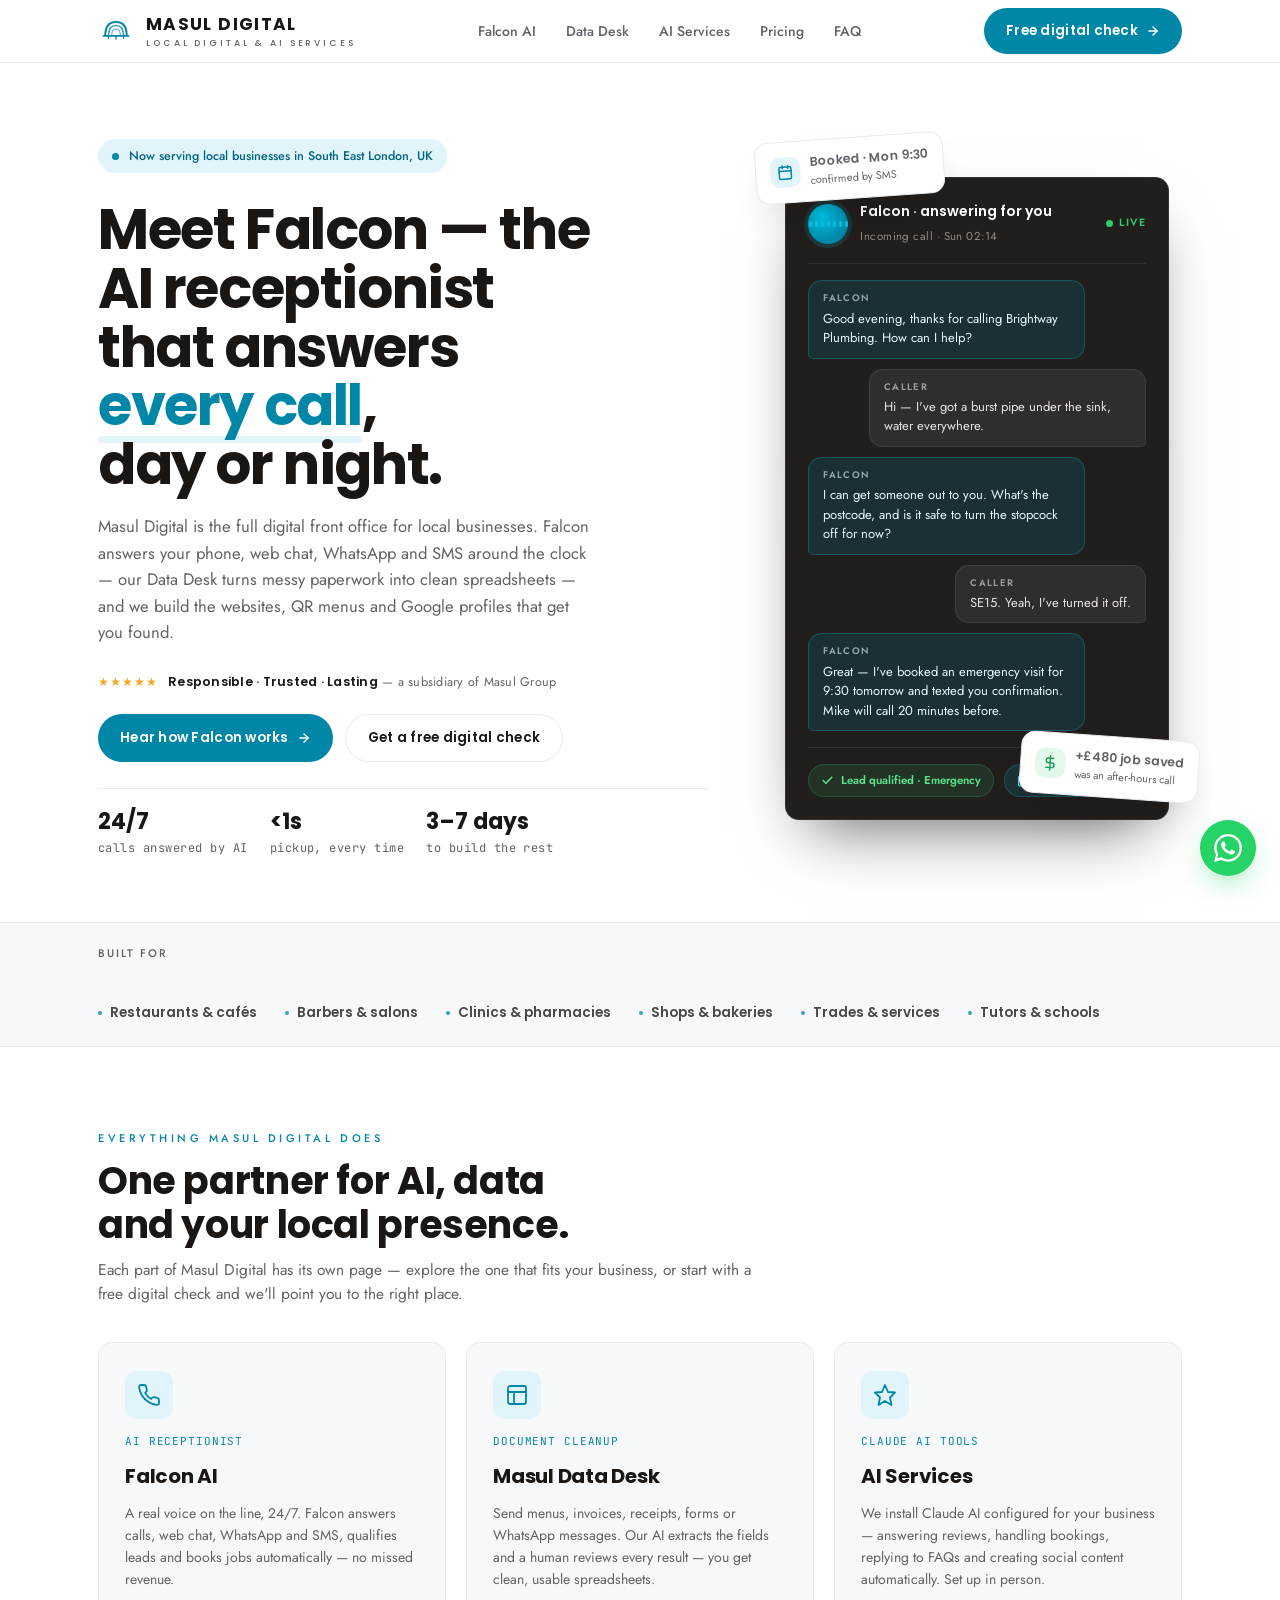
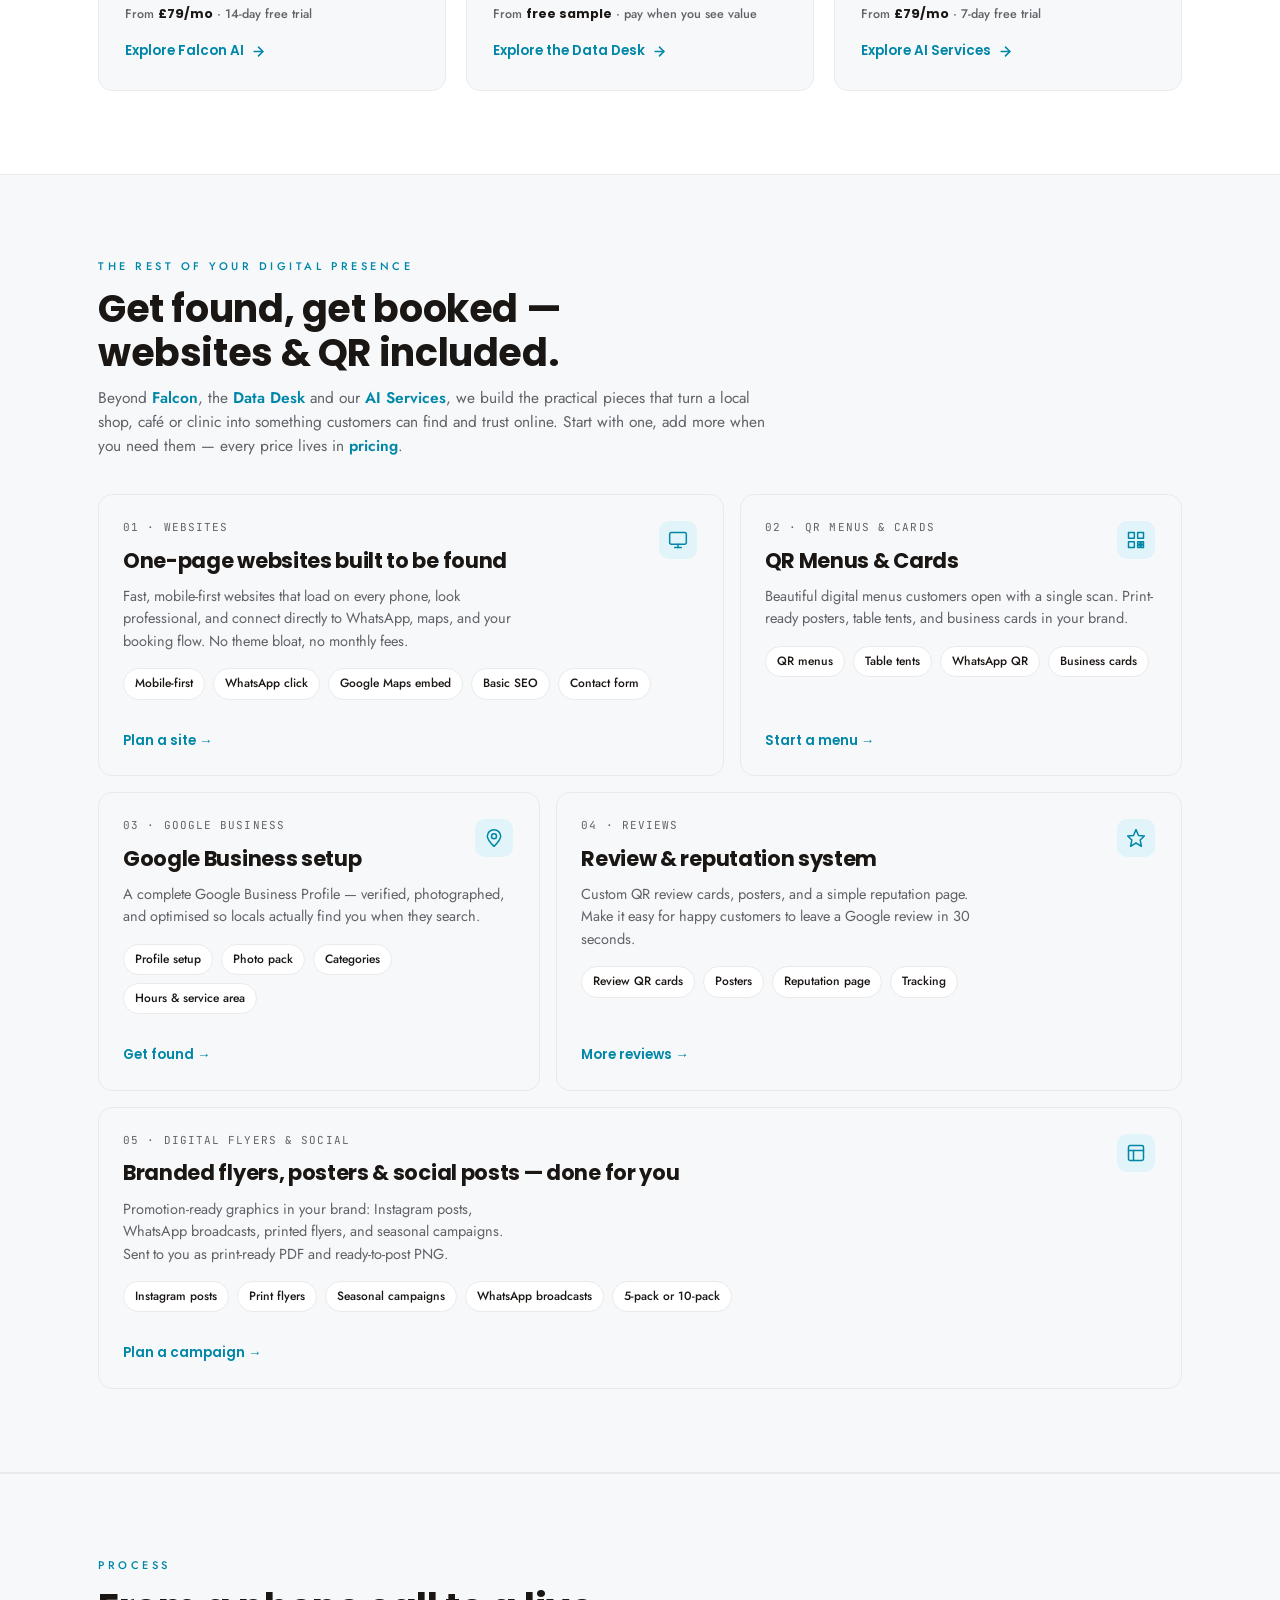
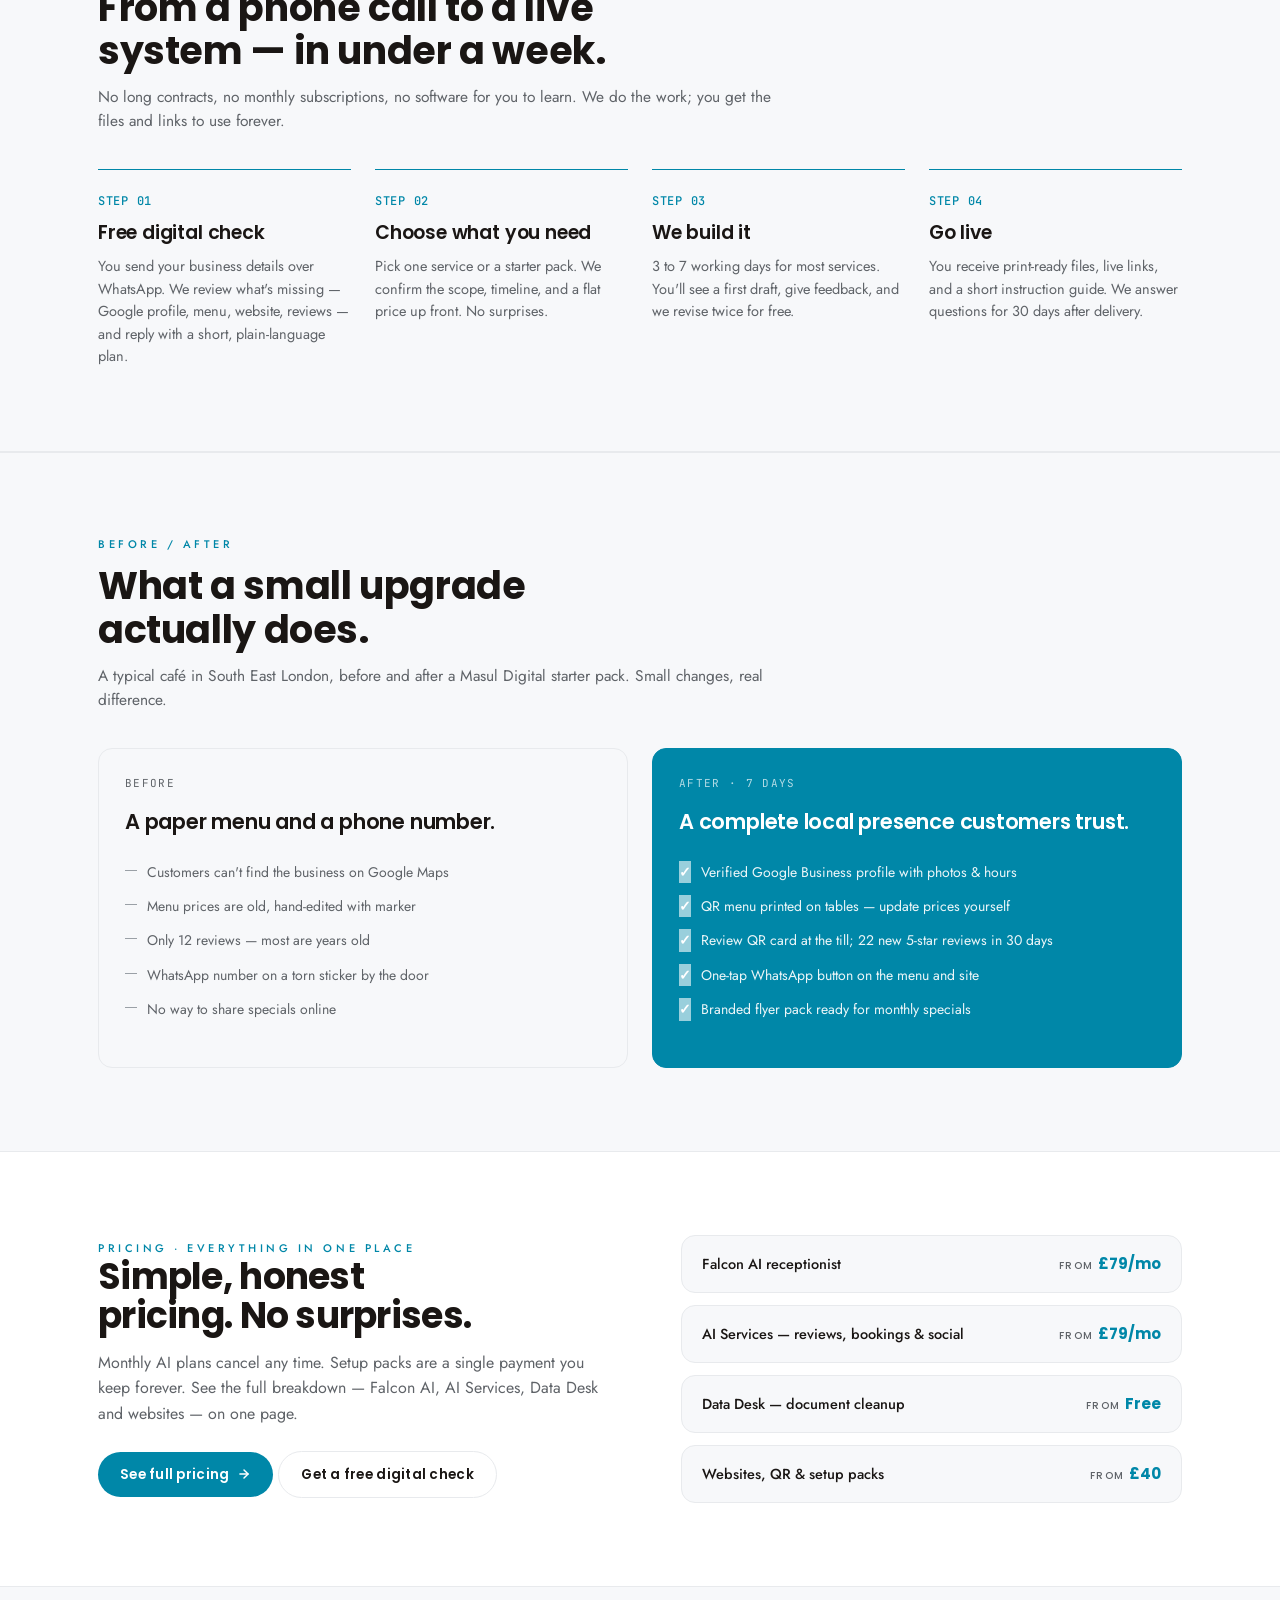
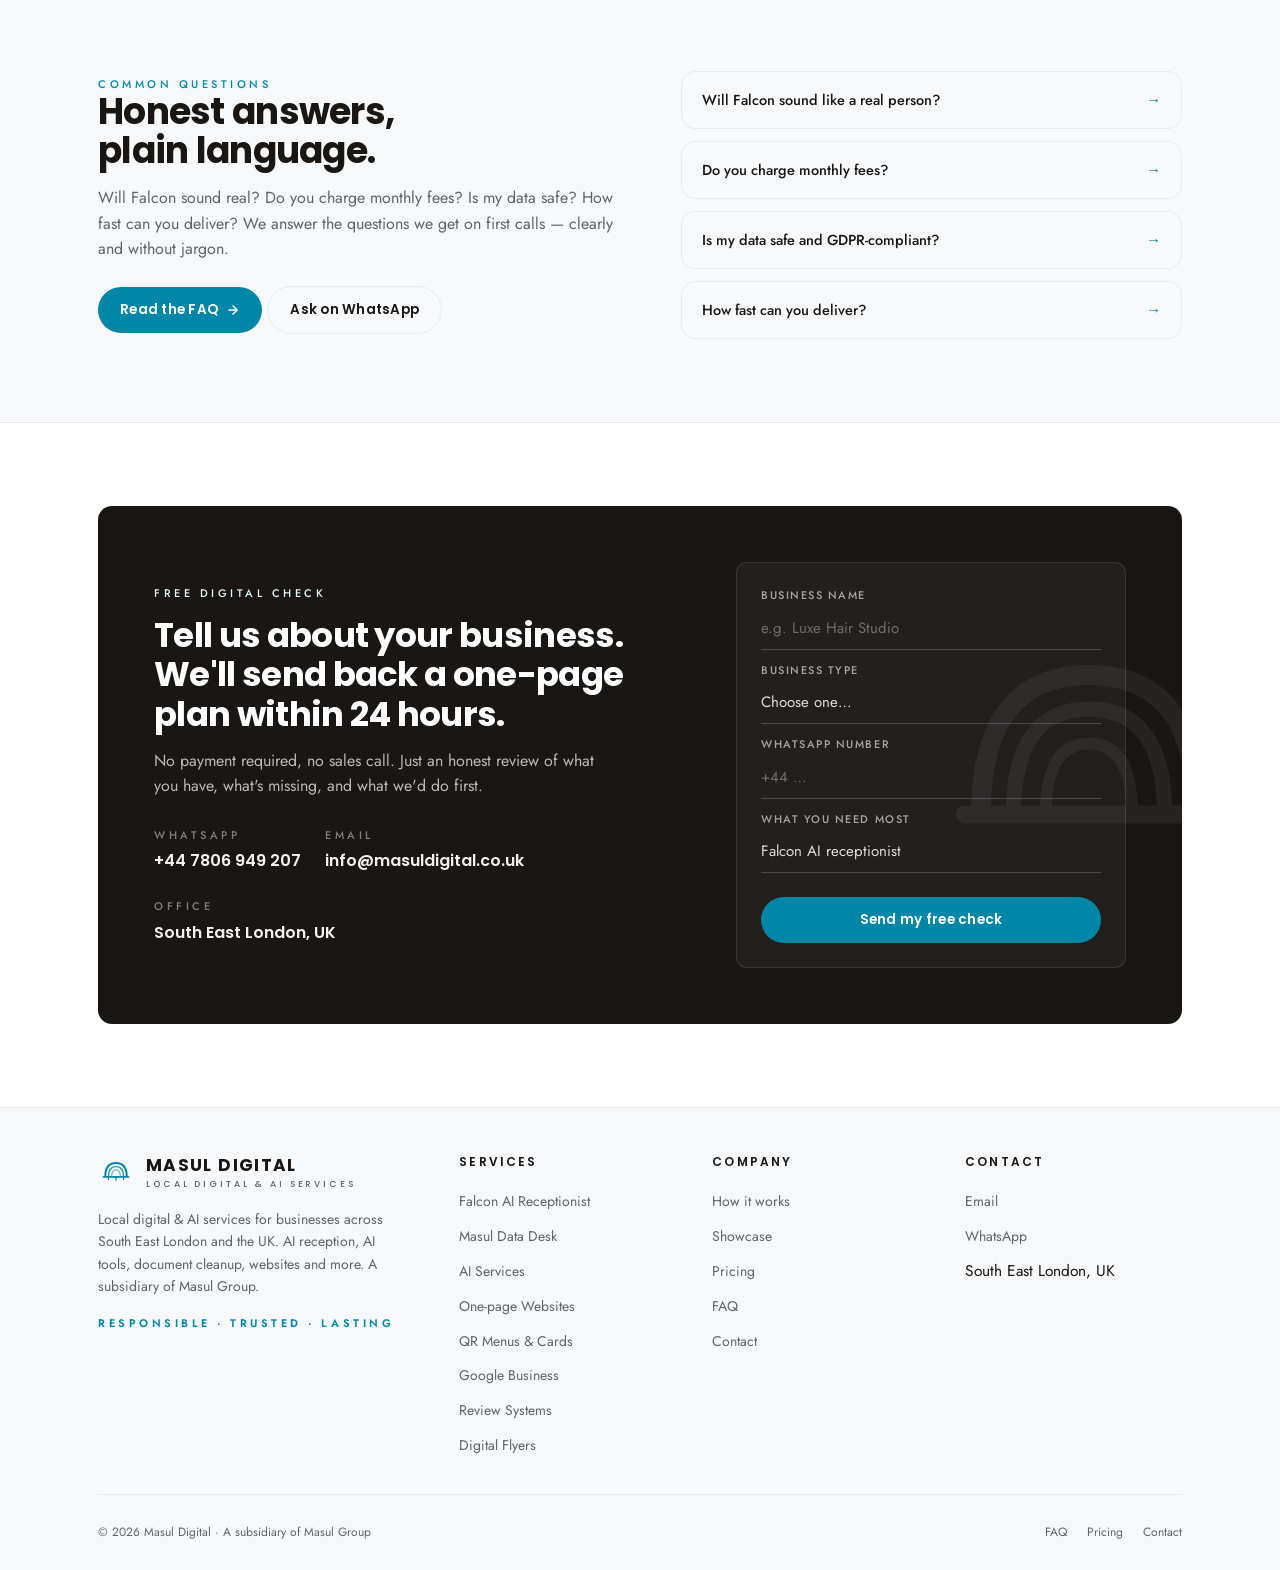
==== commit f5e2cce9: "fix: update contact details to info@masuldigital.co.uk and new WhatsApp number Co-Authored-By: Claud" ====
--- a/index.html
+++ b/index.html
@@ -38,7 +38,7 @@
     "addressLocality": "London",
     "addressRegion": "South East London"
   },
-  "email": "ibrahimdabdirahman@gmail.com",
+  "email": "info@masuldigital.co.uk",
   "image": "https://masul-digital-site.vercel.app/assets/mark-512.png"
 }
 </script>
@@ -459,7 +459,7 @@
             Read the FAQ
             <svg width="14" height="14" viewBox="0 0 24 24" fill="none" stroke="currentColor" stroke-width="2.5" stroke-linecap="round" stroke-linejoin="round"><line x1="5" y1="12" x2="19" y2="12"/><polyline points="12 5 19 12 12 19"/></svg>
           </a>
-          <a href="https://wa.me/447806949207" class="btn btn-ghost" target="_blank" rel="noopener">Ask on WhatsApp</a>
+          <a href="https://wa.me/447375440623" class="btn btn-ghost" target="_blank" rel="noopener">Ask on WhatsApp</a>
         </div>
       </div>
       <div class="tz-list">
@@ -493,7 +493,7 @@
           </div>
           <div>
             <div class="eyebrow" style="color: rgba(255,255,255,0.45);">Email</div>
-            <div style="font-family:'Poppins',sans-serif;font-weight:600;font-size:16px;margin-top:4px;">ibrahimdabdirahman@gmail.com</div>
+            <div style="font-family:'Poppins',sans-serif;font-weight:600;font-size:16px;margin-top:4px;">info@masuldigital.co.uk</div>
           </div>
           <div>
             <div class="eyebrow" style="color: rgba(255,255,255,0.45);">Office</div>
@@ -589,8 +589,8 @@
       <div class="foot-col">
         <h5>Contact</h5>
         <ul>
-          <li><a href="mailto:ibrahimdabdirahman@gmail.com">Email</a></li>
-          <li><a href="https://wa.me/447806949207" target="_blank" rel="noopener">WhatsApp</a></li>
+          <li><a href="mailto:info@masuldigital.co.uk">Email</a></li>
+          <li><a href="https://wa.me/447375440623" target="_blank" rel="noopener">WhatsApp</a></li>
           <li><span>South East London, UK</span></li>
         </ul>
       </div>
@@ -607,7 +607,7 @@
   </div>
 </footer>
 
-<a href="https://wa.me/447806949207" class="wa-fab" aria-label="Chat on WhatsApp" target="_blank" rel="noopener">
+<a href="https://wa.me/447375440623" class="wa-fab" aria-label="Chat on WhatsApp" target="_blank" rel="noopener">
   <svg viewBox="0 0 24 24" fill="white">
     <path d="M.057 24l1.687-6.163a11.867 11.867 0 0 1-1.587-5.946C.16 5.335 5.495 0 12.05 0a11.817 11.817 0 0 1 8.413 3.488 11.824 11.824 0 0 1 3.48 8.414c-.003 6.557-5.338 11.892-11.893 11.892a11.9 11.9 0 0 1-5.688-1.448L.057 24zm6.597-3.807c1.676.995 3.276 1.591 5.392 1.592 5.448 0 9.886-4.434 9.889-9.885.002-5.462-4.415-9.89-9.881-9.892-5.452 0-9.887 4.434-9.889 9.884a9.86 9.86 0 0 0 1.518 5.276l-.999 3.648 3.97-1.023zm11.387-5.464c-.074-.124-.272-.198-.57-.347-.297-.149-1.758-.868-2.031-.967-.272-.099-.47-.149-.669.149-.198.297-.768.967-.941 1.165-.173.198-.347.223-.644.074-.297-.149-1.255-.462-2.39-1.475-.883-.788-1.48-1.761-1.653-2.059-.173-.297-.018-.458.13-.606.134-.133.297-.347.446-.521.151-.172.2-.296.3-.495.099-.198.05-.371-.025-.52-.075-.149-.669-1.612-.916-2.207-.242-.579-.487-.5-.669-.51l-.57-.01c-.198 0-.52.074-.792.372s-1.04 1.016-1.04 2.479 1.065 2.876 1.213 3.074c.149.198 2.095 3.2 5.076 4.487.709.306 1.263.489 1.694.626.712.226 1.36.194 1.872.118.571-.085 1.758-.719 2.006-1.413.248-.694.248-1.289.173-1.413z"/>
   </svg>
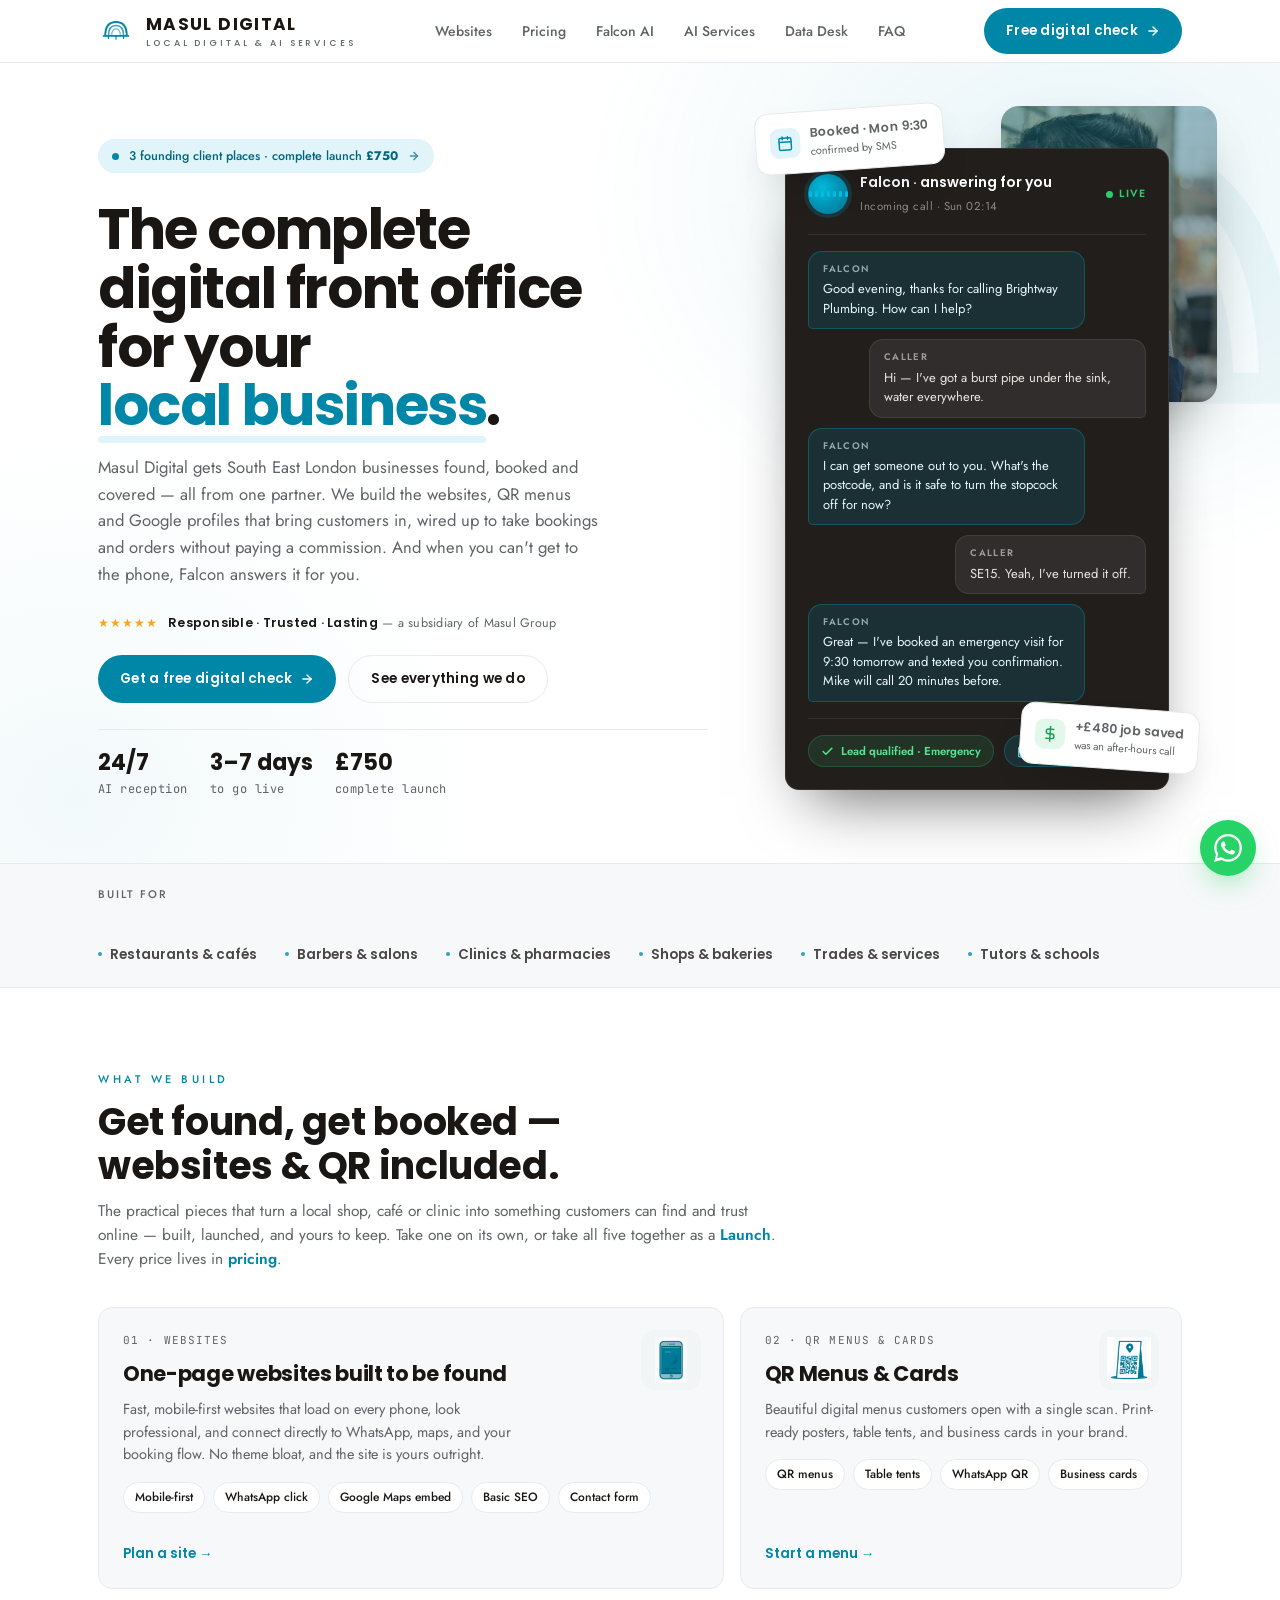
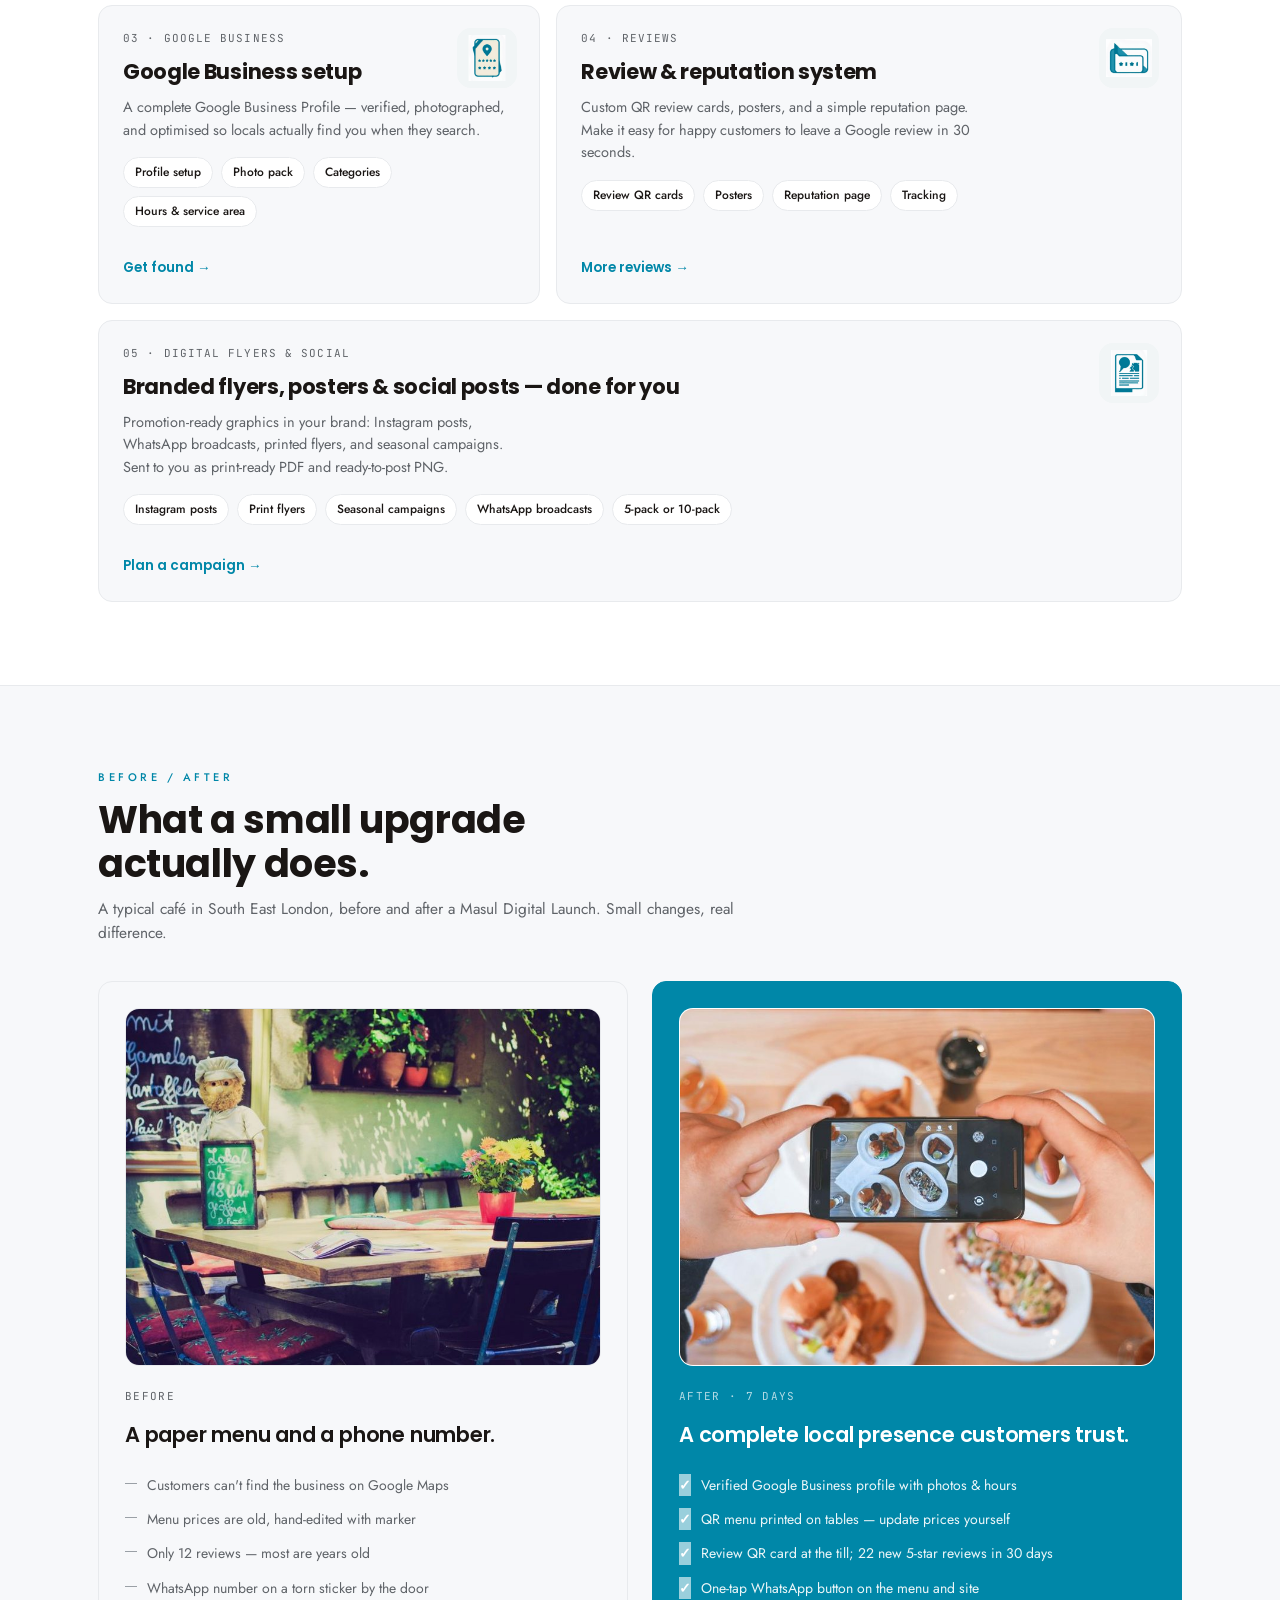
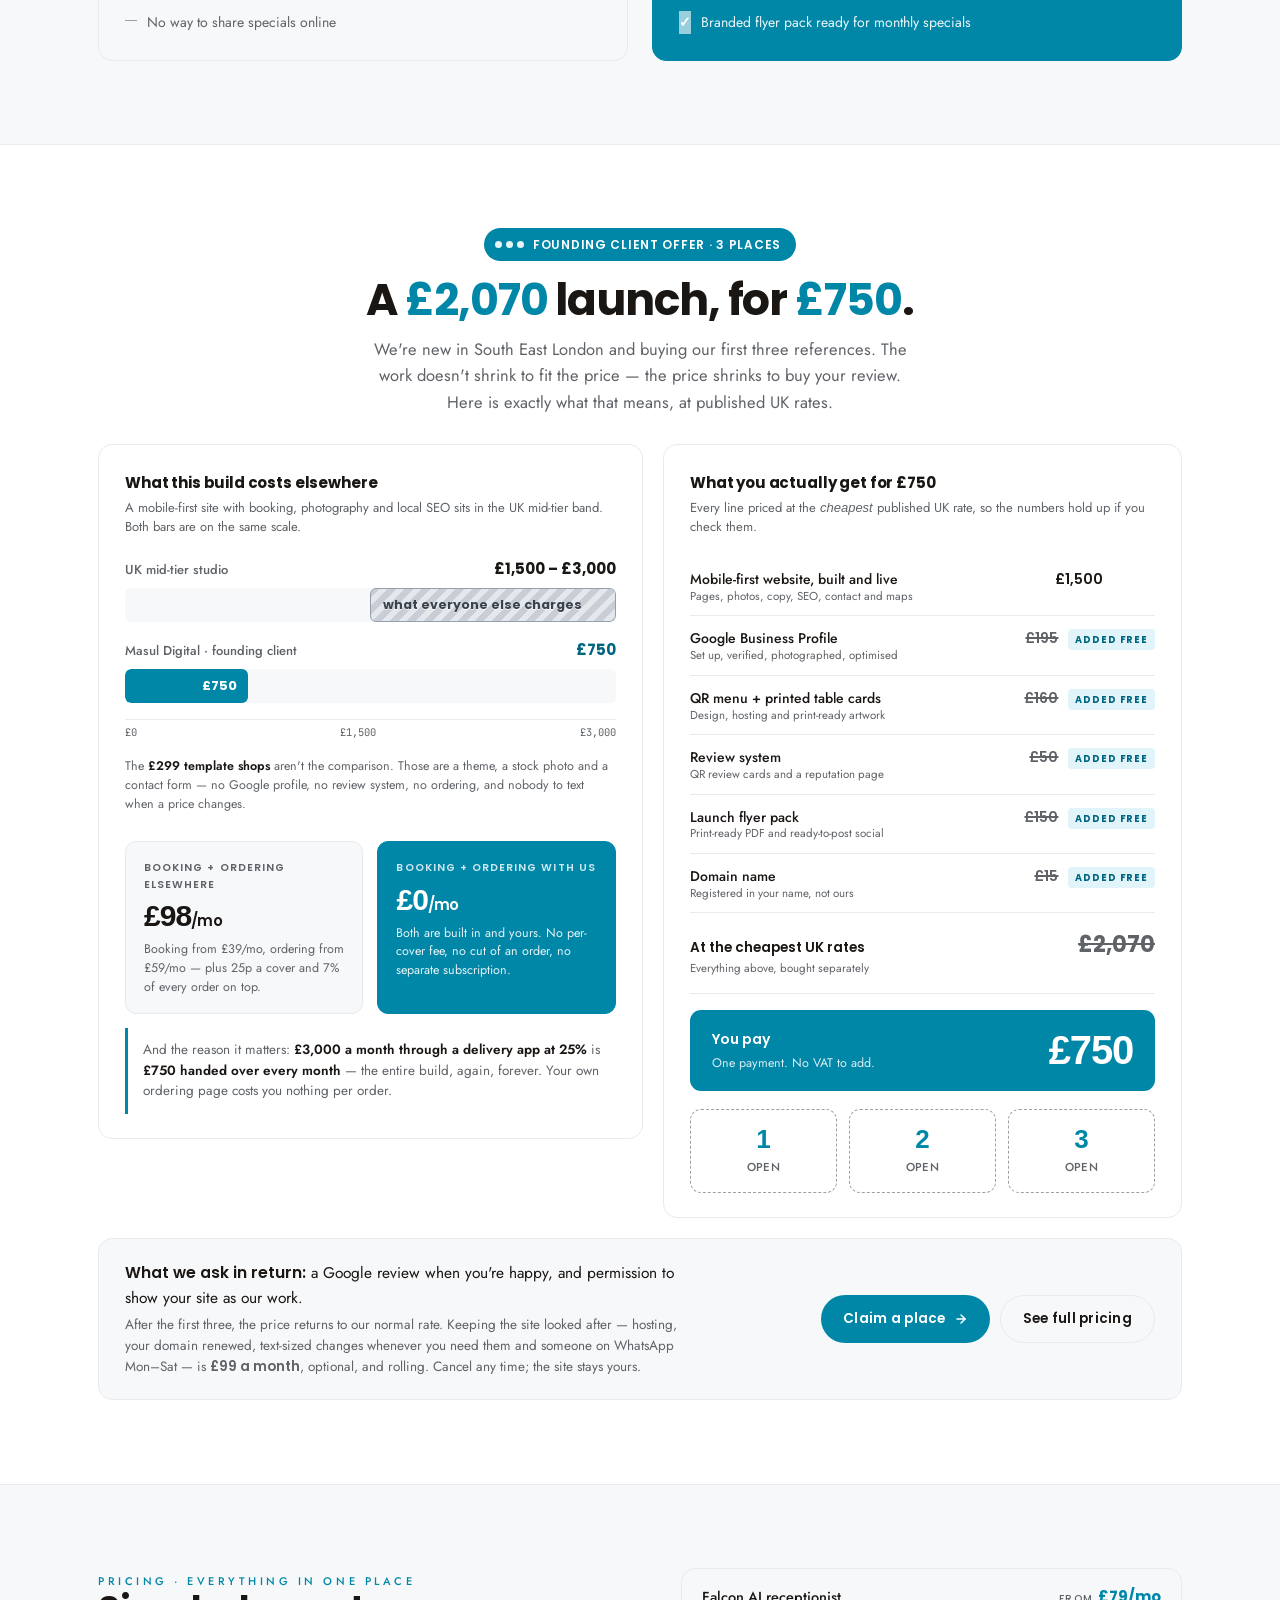
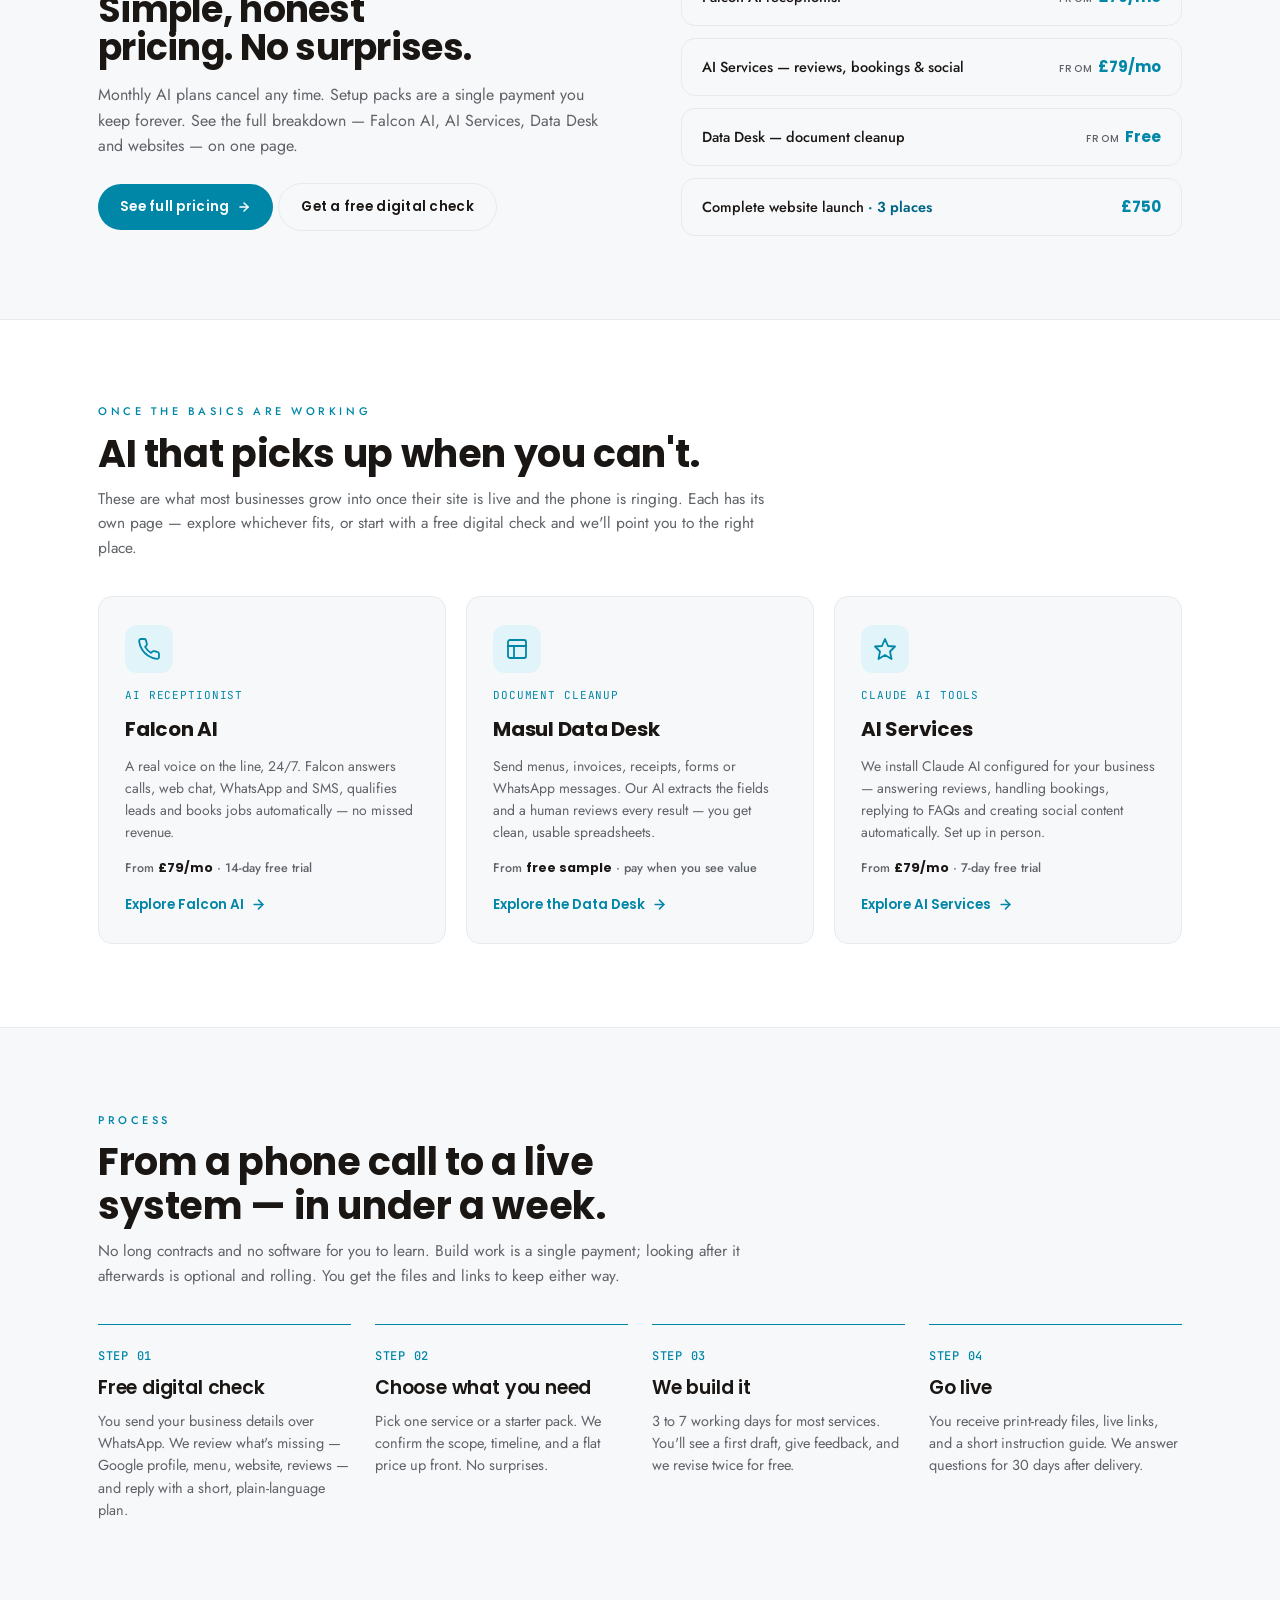
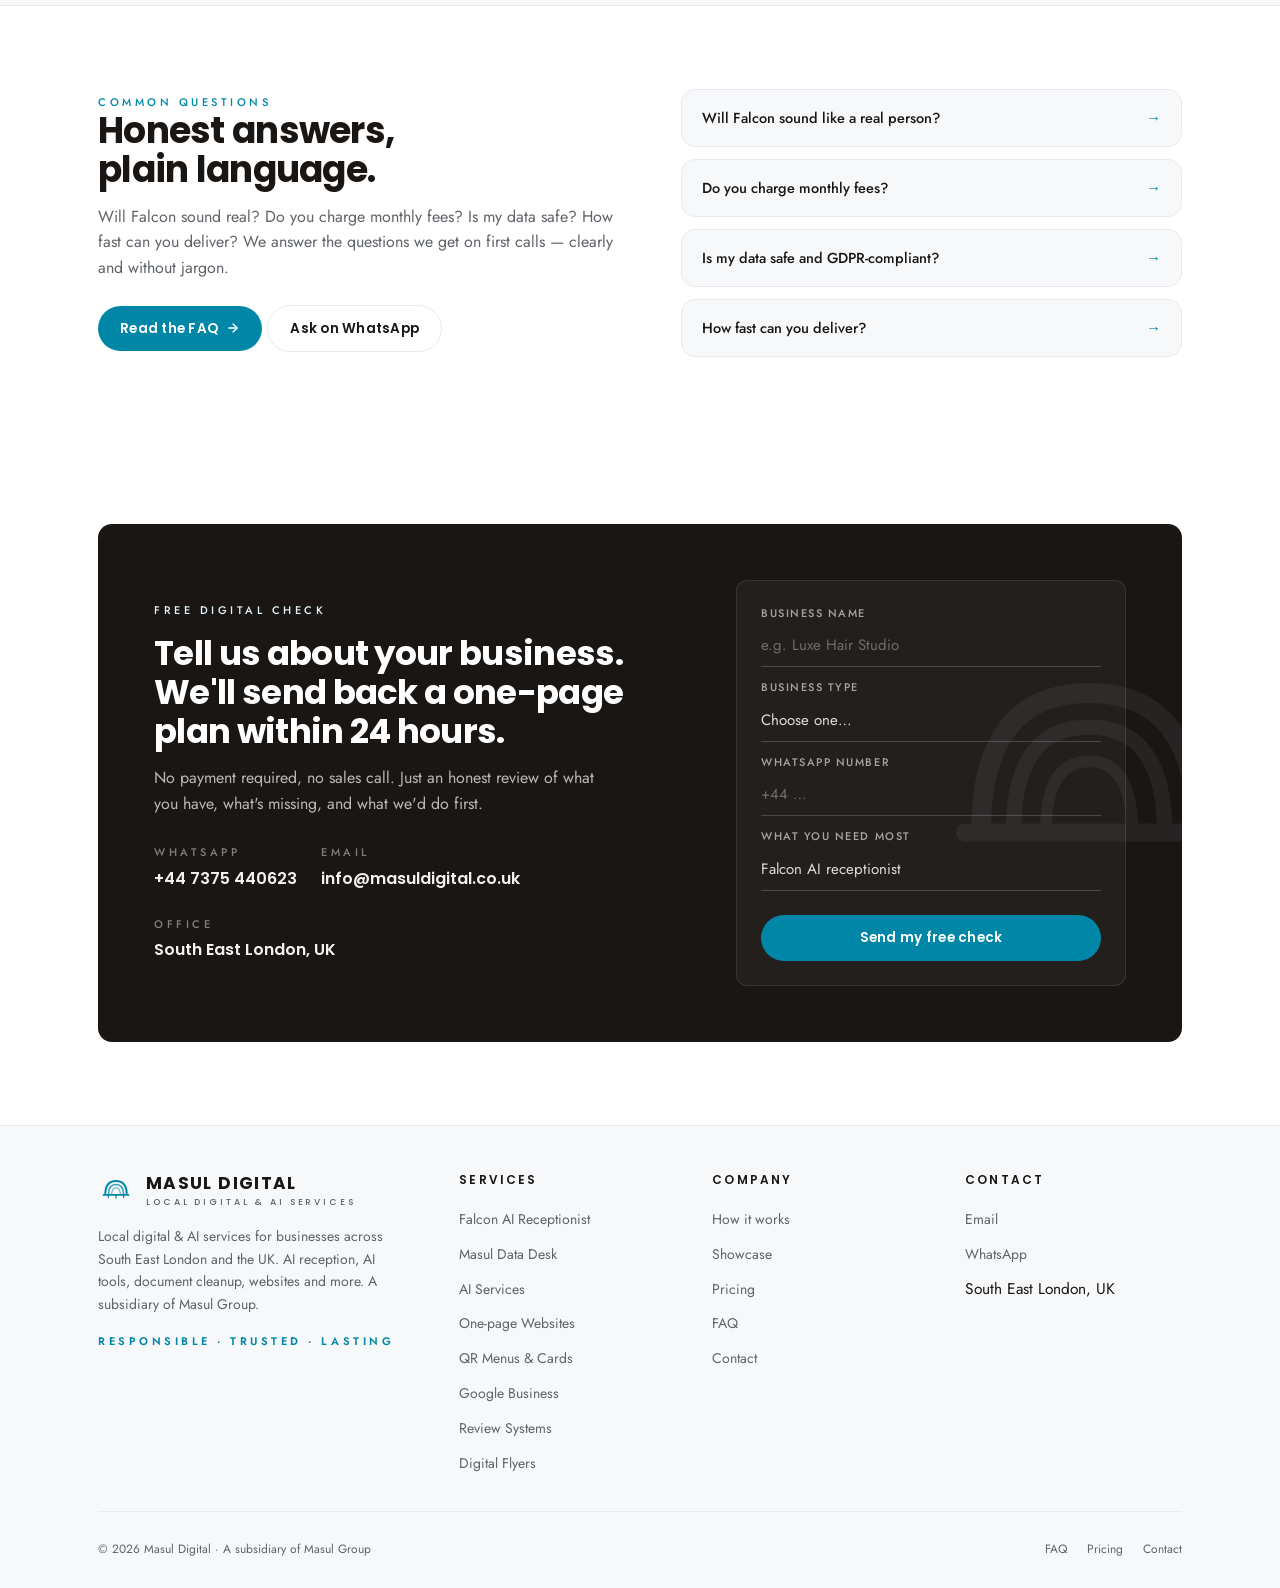
==== commit c3d45b40: "feat: lead with websites and pricing, demote AI to secondary Ship the founding-client offer (£750) a" ====
--- a/index.html
+++ b/index.html
@@ -4,34 +4,31 @@
 <meta charset="UTF-8" />
 <meta name="viewport" content="width=device-width, initial-scale=1.0" />
 <title>Masul Digital — Local Digital &amp; AI Services, South East London</title>
-<meta name="description" content="Local digital &amp; AI services for South East London. Falcon AI receptionist, AI tools that handle reviews, bookings &amp; social, the Masul Data Desk, plus websites, QR menus, Google Business &amp; reviews. From £40." />
+<meta name="description" content="Local digital &amp; AI services for South East London. Falcon AI receptionist, AI tools that handle reviews, bookings &amp; social, the Masul Data Desk, plus websites, QR menus, Google Business &amp; reviews. Complete launch £750 for our first three clients." />
 <link rel="icon" href="assets/favicon.ico" />
 <link rel="preconnect" href="https://fonts.googleapis.com" />
 <link rel="preconnect" href="https://fonts.gstatic.com" crossorigin />
 <link href="https://fonts.googleapis.com/css2?family=Poppins:wght@400;500;600;700;800&family=Jost:wght@300;400;500;600&family=JetBrains+Mono:wght@400;500&display=swap" rel="stylesheet" />
-<link rel="stylesheet" href="assets/styles.css" />
-<link rel="stylesheet" href="assets/pages.css" />
+<link rel="stylesheet" href="assets/styles.css?v=6" />
+<link rel="stylesheet" href="assets/pages.css?v=6" />
 <!-- seo:auto start -->
 <link rel="canonical" href="https://masul-digital-site.vercel.app/">
 <meta property="og:type" content="website">
 <meta property="og:site_name" content="Masul Digital">
 <meta property="og:title" content="Masul Digital — Local Digital &amp; AI Services, South East London">
-<meta property="og:description" content="Local digital &amp; AI services for South East London — AI receptionist, websites, QR menus, Google Business &amp; reviews. From £40.">
+<meta property="og:description" content="Local digital &amp; AI services for South East London — AI receptionist, websites, QR menus, Google Business &amp; reviews. Complete launch £750 for our first three clients.">
 <meta property="og:url" content="https://masul-digital-site.vercel.app/">
 <meta property="og:locale" content="en_GB">
-<meta property="og:image" content="https://masul-digital-site.vercel.app/assets/mark-512.png">
-<meta name="twitter:card" content="summary_large_image">
 <meta name="twitter:title" content="Masul Digital — Local Digital &amp; AI Services, South East London">
-<meta name="twitter:description" content="Local digital &amp; AI services for South East London — AI receptionist, websites, QR menus, Google Business &amp; reviews. From £40.">
-<meta name="twitter:image" content="https://masul-digital-site.vercel.app/assets/mark-512.png">
+<meta name="twitter:description" content="Local digital &amp; AI services for South East London — AI receptionist, websites, QR menus, Google Business &amp; reviews. Complete launch £750 for our first three clients.">
 <script type="application/ld+json">
 {
   "@context": "https://schema.org",
   "@type": "ProfessionalService",
   "name": "Masul Digital",
-  "description": "Local digital & AI services for South East London — AI receptionist, websites, QR menus, Google Business & reviews. From £40.",
+  "description": "Local digital & AI services for South East London — AI receptionist, websites, QR menus, Google Business & reviews. Complete launch £750 for our first three clients.",
   "url": "https://masul-digital-site.vercel.app/",
-  "telephone": "+44 7806 949207",
+  "telephone": "+44 7375 440623",
   "address": {
     "@type": "PostalAddress",
     "addressCountry": "GB",
@@ -43,6 +40,11 @@
 }
 </script>
 <!-- seo:auto end -->
+<meta property="og:image" content="https://masul-digital-site.vercel.app/og-thumb.jpg" />
+<meta property="og:image:width" content="1200" />
+<meta property="og:image:height" content="630" />
+<meta name="twitter:card" content="summary_large_image" />
+<meta name="twitter:image" content="https://masul-digital-site.vercel.app/og-thumb.jpg" />
 </head>
 <body data-theme="light" data-accent="teal">
 
@@ -68,10 +70,11 @@
     </a>
 
     <div class="nav-links" role="navigation">
+      <a href="/#services">Websites</a>
+      <a href="/pricing">Pricing</a>
       <a href="/falcon">Falcon AI</a>
+      <a href="/ai-services">AI Services</a>
       <a href="/data-desk">Data Desk</a>
-      <a href="/ai-services">AI Services</a>
-      <a href="/pricing">Pricing</a>
       <a href="/faq">FAQ</a>
     </div>
 
@@ -83,10 +86,11 @@
     </div>
   </div>
   <div class="mobile-panel" id="mob">
+    <a href="/#services" data-mob-link>Websites</a>
+    <a href="/pricing" data-mob-link>Pricing</a>
     <a href="/falcon" data-mob-link>Falcon AI</a>
+    <a href="/ai-services" data-mob-link>AI Services</a>
     <a href="/data-desk" data-mob-link>Data Desk</a>
-    <a href="/ai-services" data-mob-link>AI Services</a>
-    <a href="/pricing" data-mob-link>Pricing</a>
     <a href="/faq" data-mob-link>FAQ</a>
     <a href="#contact" data-mob-link class="btn btn-primary">Free digital check</a>
   </div>
@@ -96,47 +100,49 @@
 <header class="hero" id="top" data-screen-label="01 Hero">
   <div class="wrap hero-grid">
     <div>
-      <div class="hero-pill">
+      <a class="hero-pill" href="#offer">
         <span class="dot"></span>
-        <span>Now serving local businesses in South East London, UK</span>
-      </div>
+        <span>3 founding client places &middot; complete launch <b>&pound;750</b></span>
+        <svg width="12" height="12" viewBox="0 0 24 24" fill="none" stroke="currentColor" stroke-width="3" stroke-linecap="round" stroke-linejoin="round" aria-hidden="true"><line x1="5" y1="12" x2="19" y2="12"/><polyline points="12 5 19 12 12 19"/></svg>
+      </a>
       <h1>
-        <span class="line">Meet Falcon — the AI receptionist</span>
-        <span class="line">that answers <em>every call</em>, day or night.</span>
+        <span class="line">The complete digital front office</span>
+        <span class="line">for your <em>local business</em>.</span>
       </h1>
       <p class="lede">
-        Masul Digital is the full digital front office for local businesses. Falcon answers your phone, web chat, WhatsApp and SMS around the clock — our Data Desk turns messy paperwork into clean spreadsheets — and we build the websites, QR menus and Google profiles that get you found.
+        Masul Digital gets South East London businesses found, booked and covered — all from one partner. We build the websites, QR menus and Google profiles that bring customers in, wired up to take bookings and orders without paying a commission. And when you can't get to the phone, Falcon answers it for you.
       </p>
       <div class="hero-trust-mini">
         <span class="stars">★★★★★</span>
         <span><b>Responsible · Trusted · Lasting</b> — a subsidiary of Masul Group</span>
       </div>
       <div class="hero-cta">
-        <a href="/falcon" class="btn btn-primary">
-          Hear how Falcon works
+        <a href="#contact" class="btn btn-primary">
+          Get a free digital check
           <svg width="14" height="14" viewBox="0 0 24 24" fill="none" stroke="currentColor" stroke-width="2.5" stroke-linecap="round" stroke-linejoin="round"><line x1="5" y1="12" x2="19" y2="12"/><polyline points="12 5 19 12 12 19"/></svg>
         </a>
-        <a href="#contact" class="btn btn-ghost">Get a free digital check</a>
+        <a href="#explore" class="btn btn-ghost">See everything we do</a>
       </div>
 
       <div class="hero-meta">
         <div class="hero-meta-item">
           <div class="k">24/7</div>
-          <div class="v mono">calls answered by AI</div>
-        </div>
-        <div class="hero-meta-item">
-          <div class="k">&lt;1s</div>
-          <div class="v mono">pickup, every time</div>
+          <div class="v mono">AI reception</div>
         </div>
         <div class="hero-meta-item">
           <div class="k">3–7 days</div>
-          <div class="v mono">to build the rest</div>
+          <div class="v mono">to go live</div>
+        </div>
+        <div class="hero-meta-item">
+          <div class="k">£750</div>
+          <div class="v mono">complete launch</div>
         </div>
       </div>
     </div>
 
     <div class="hero-stage">
       <div class="hero-callbox">
+      <div class="hero-photo" aria-hidden="true"><img src="assets/hero-reception.jpg?v=1" alt="" /></div>
       <span class="hero-glow" aria-hidden="true"></span>
 
       <div class="hero-chip booked" aria-hidden="true">
@@ -192,13 +198,314 @@
   </div>
 </div>
 
+<!-- ────────────── CORE SERVICES — websites & QR ────────────── -->
+<section class="section" id="services" data-screen-label="Core services">
+  <div class="wrap">
+    <div class="section-head">
+      <div class="eyebrow">What we build</div>
+      <h2>Get found, get booked — websites &amp; QR included.</h2>
+      <p>The practical pieces that turn a local shop, café or clinic into something customers can find and trust online — built, launched, and yours to keep. Take one on its own, or take all five together as a <a href="#offer" style="color:var(--accent);font-weight:600;">Launch</a>. Every price lives in <a href="/pricing" style="color:var(--accent);font-weight:600;">pricing</a>.</p>
+    </div>
+
+    <div class="services">
+
+      <article class="service" style="grid-column:span 7;">
+        <span class="svc-icon" aria-hidden="true"><img src="assets/svc-websites.png?v=2" alt="Illustration of a mobile-friendly website on a phone" loading="lazy" width="72" height="72" /></span>
+        <div class="svc-num">01 · WEBSITES</div>
+        <h3>One-page websites built to be found</h3>
+        <p class="svc-desc">Fast, mobile-first websites that load on every phone, look professional, and connect directly to WhatsApp, maps, and your booking flow. No theme bloat, and the site is yours outright.</p>
+        <div class="svc-feats">
+          <span class="feat">Mobile-first</span>
+          <span class="feat">WhatsApp click</span>
+          <span class="feat">Google Maps embed</span>
+          <span class="feat">Basic SEO</span>
+          <span class="feat">Contact form</span>
+        </div>
+        <div class="svc-foot">
+          <a href="#contact" class="btn-link">Plan a site →</a>
+        </div>
+      </article>
+
+      <article class="service" style="grid-column:span 5;">
+        <span class="svc-icon" aria-hidden="true"><img src="assets/svc-qr.png?v=2" alt="Illustration of a QR menu card" loading="lazy" width="72" height="72" /></span>
+        <div class="svc-num">02 · QR MENUS &amp; CARDS</div>
+        <h3>QR Menus &amp; Cards</h3>
+        <p class="svc-desc">Beautiful digital menus customers open with a single scan. Print-ready posters, table tents, and business cards in your brand.</p>
+        <div class="svc-feats">
+          <span class="feat">QR menus</span>
+          <span class="feat">Table tents</span>
+          <span class="feat">WhatsApp QR</span>
+          <span class="feat">Business cards</span>
+        </div>
+        <div class="svc-foot">
+          <a href="#contact" class="btn-link">Start a menu →</a>
+        </div>
+      </article>
+
+      <article class="service" style="grid-column:span 5;">
+        <span class="svc-icon" aria-hidden="true"><img src="assets/svc-google.png?v=2" alt="Illustration of a map location pin" loading="lazy" width="72" height="72" /></span>
+        <div class="svc-num">03 · GOOGLE BUSINESS</div>
+        <h3>Google Business setup</h3>
+        <p class="svc-desc">A complete Google Business Profile — verified, photographed, and optimised so locals actually find you when they search.</p>
+        <div class="svc-feats">
+          <span class="feat">Profile setup</span>
+          <span class="feat">Photo pack</span>
+          <span class="feat">Categories</span>
+          <span class="feat">Hours &amp; service area</span>
+        </div>
+        <div class="svc-foot">
+          <a href="#contact" class="btn-link">Get found →</a>
+        </div>
+      </article>
+
+      <article class="service" style="grid-column:span 7;">
+        <span class="svc-icon" aria-hidden="true"><img src="assets/svc-reviews.png?v=2" alt="Illustration of a five-star review card" loading="lazy" width="72" height="72" /></span>
+        <div class="svc-num">04 · REVIEWS</div>
+        <h3>Review &amp; reputation system</h3>
+        <p class="svc-desc">Custom QR review cards, posters, and a simple reputation page. Make it easy for happy customers to leave a Google review in 30 seconds.</p>
+        <div class="svc-feats">
+          <span class="feat">Review QR cards</span>
+          <span class="feat">Posters</span>
+          <span class="feat">Reputation page</span>
+          <span class="feat">Tracking</span>
+        </div>
+        <div class="svc-foot">
+          <a href="#contact" class="btn-link">More reviews →</a>
+        </div>
+      </article>
+
+      <article class="service" style="grid-column:span 12;">
+        <span class="svc-icon" aria-hidden="true"><img src="assets/svc-flyers.png?v=2" alt="Illustration of a printed flyer" loading="lazy" width="72" height="72" /></span>
+        <div class="svc-num">05 · DIGITAL FLYERS &amp; SOCIAL</div>
+        <h3>Branded flyers, posters &amp; social posts — done for you</h3>
+        <p class="svc-desc">Promotion-ready graphics in your brand: Instagram posts, WhatsApp broadcasts, printed flyers, and seasonal campaigns. Sent to you as print-ready PDF and ready-to-post PNG.</p>
+        <div class="svc-feats">
+          <span class="feat">Instagram posts</span>
+          <span class="feat">Print flyers</span>
+          <span class="feat">Seasonal campaigns</span>
+          <span class="feat">WhatsApp broadcasts</span>
+          <span class="feat">5-pack or 10-pack</span>
+        </div>
+        <div class="svc-foot">
+          <a href="#contact" class="btn-link">Plan a campaign →</a>
+        </div>
+      </article>
+
+    </div>
+  </div>
+</section>
+
+<!-- ────────────── SHOWCASE ────────────── -->
+<section class="section bridge" id="showcase" data-screen-label="Showcase">
+  <div class="wrap">
+    <div class="section-head">
+      <div class="eyebrow">Before / After</div>
+      <h2>What a small upgrade actually does.</h2>
+      <p>A typical café in South East London, before and after a Masul Digital Launch. Small changes, real difference.</p>
+    </div>
+
+    <div class="showcase-grid">
+      <div class="sc-card">
+        <div class="sc-media"><img src="assets/showcase-before.jpg?v=3" alt="A local café relying on a handwritten chalkboard menu — no digital presence" loading="lazy" width="800" height="600" /></div>
+        <div class="sc-tag">Before</div>
+        <h4>A paper menu and a phone number.</h4>
+        <div class="sc-body">
+          <ul class="sc-list">
+            <li>Customers can't find the business on Google Maps</li>
+            <li>Menu prices are old, hand-edited with marker</li>
+            <li>Only 12 reviews — most are years old</li>
+            <li>WhatsApp number on a torn sticker by the door</li>
+            <li>No way to share specials online</li>
+          </ul>
+        </div>
+      </div>
+
+      <div class="sc-card after">
+        <div class="sc-media"><img src="assets/showcase-after.jpg?v=3" alt="Customers using a phone to view the café's digital menu at the table" loading="lazy" width="800" height="600" /></div>
+        <div class="sc-tag">After · 7 days</div>
+        <h4>A complete local presence customers trust.</h4>
+        <div class="sc-body">
+          <ul class="sc-list checks">
+            <li>Verified Google Business profile with photos &amp; hours</li>
+            <li>QR menu printed on tables — update prices yourself</li>
+            <li>Review QR card at the till; 22 new 5-star reviews in 30 days</li>
+            <li>One-tap WhatsApp button on the menu and site</li>
+            <li>Branded flyer pack ready for monthly specials</li>
+          </ul>
+        </div>
+      </div>
+    </div>
+  </div>
+</section>
+
+<!-- ────────────── FOUNDING CLIENT OFFER ────────────── -->
+<section class="section" id="offer" data-screen-label="Founding offer">
+  <div class="wrap">
+    <div class="offer">
+
+      <div class="offer-head">
+        <div class="offer-badge">
+          <span class="slots" aria-hidden="true"><i></i><i></i><i></i></span>
+          Founding client offer · 3 places
+        </div>
+        <h2>A <span class="amt">£2,070</span> launch, for <span class="amt">£750</span>.</h2>
+        <p>We're new in South East London and buying our first three references. The work doesn't shrink to fit the price — the price shrinks to buy your review. Here is exactly what that means, at published UK rates.</p>
+      </div>
+
+      <div class="offer-body">
+
+        <!-- LEFT: what it costs elsewhere -->
+        <div class="offer-panel">
+          <div class="op-head">What this build costs elsewhere</div>
+          <div class="op-sub">A mobile-first site with booking, photography and local SEO sits in the UK mid-tier band. Both bars are on the same scale.</div>
+
+          <div class="scale">
+            <div class="scale-row">
+              <div class="scale-lab">
+                <span class="sl-n">UK mid-tier studio</span>
+                <span class="sl-v">£1,500 – £3,000</span>
+              </div>
+              <div class="scale-track">
+                <div class="scale-fill band" style="left:50%; right:0;" data-tag="what everyone else charges"></div>
+              </div>
+            </div>
+            <div class="scale-row">
+              <div class="scale-lab">
+                <span class="sl-n">Masul Digital · founding client</span>
+                <span class="sl-v" style="color:var(--accent-dark);">£750</span>
+              </div>
+              <div class="scale-track">
+                <div class="scale-fill ours" style="left:0; width:25%;" data-tag="£750"></div>
+              </div>
+            </div>
+            <div class="scale-axis"><span>£0</span><span>£1,500</span><span>£3,000</span></div>
+          </div>
+
+          <p class="scale-note">The <b>£299 template shops</b> aren't the comparison. Those are a theme, a stock photo and a contact form — no Google profile, no review system, no ordering, and nobody to text when a price changes.</p>
+
+          <div class="versus" style="margin-top:26px;">
+            <div class="vs-card">
+              <div class="vc-lab">Booking + ordering elsewhere</div>
+              <div class="vc-v">£98<span style="font-size:15px;font-weight:600;">/mo</span></div>
+              <div class="vc-d">Booking from £39/mo, ordering from £59/mo — plus 25p a cover and 7% of every order on top.</div>
+            </div>
+            <div class="vs-card ours">
+              <div class="vc-lab">Booking + ordering with us</div>
+              <div class="vc-v">£0<span style="font-size:15px;font-weight:600;">/mo</span></div>
+              <div class="vc-d">Both are built in and yours. No per-cover fee, no cut of an order, no separate subscription.</div>
+            </div>
+          </div>
+
+          <p class="commission">And the reason it matters: <b>£3,000 a month through a delivery app at 25%</b> is <b>£750 handed over every month</b> — the entire build, again, forever. Your own ordering page costs you nothing per order.</p>
+        </div>
+
+        <!-- RIGHT: the value stack -->
+        <div class="offer-panel">
+          <div class="op-head">What you actually get for £750</div>
+          <div class="op-sub">Every line priced at the <em>cheapest</em> published UK rate, so the numbers hold up if you check them.</div>
+
+          <div class="stack">
+            <div class="stack-row base">
+              <span class="sr-n">Mobile-first website, built and live<small>Pages, photos, copy, SEO, contact and maps</small></span>
+              <span class="sr-p">£1,500</span>
+              <span class="sr-f">Free</span>
+            </div>
+            <div class="stack-row">
+              <span class="sr-n">Google Business Profile<small>Set up, verified, photographed, optimised</small></span>
+              <span class="sr-p">£195</span>
+              <span class="sr-f">Added free</span>
+            </div>
+            <div class="stack-row">
+              <span class="sr-n">QR menu + printed table cards<small>Design, hosting and print-ready artwork</small></span>
+              <span class="sr-p">£160</span>
+              <span class="sr-f">Added free</span>
+            </div>
+            <div class="stack-row">
+              <span class="sr-n">Review system<small>QR review cards and a reputation page</small></span>
+              <span class="sr-p">£50</span>
+              <span class="sr-f">Added free</span>
+            </div>
+            <div class="stack-row">
+              <span class="sr-n">Launch flyer pack<small>Print-ready PDF and ready-to-post social</small></span>
+              <span class="sr-p">£150</span>
+              <span class="sr-f">Added free</span>
+            </div>
+            <div class="stack-row">
+              <span class="sr-n">Domain name<small>Registered in your name, not ours</small></span>
+              <span class="sr-p">£15</span>
+              <span class="sr-f">Added free</span>
+            </div>
+          </div>
+
+          <div class="stack-total">
+            <span class="st-n">At the cheapest UK rates<small>Everything above, bought separately</small></span>
+            <span class="st-v">£2,070</span>
+          </div>
+
+          <div class="stack-pay">
+            <span class="sp-n">You pay<small>One payment. No VAT to add.</small></span>
+            <span class="sp-v">£750</span>
+          </div>
+
+          <div class="oslots">
+            <div class="oslot"><div class="sn">1</div><div class="sd">Open</div></div>
+            <div class="oslot"><div class="sn">2</div><div class="sd">Open</div></div>
+            <div class="oslot"><div class="sn">3</div><div class="sd">Open</div></div>
+          </div>
+        </div>
+
+      </div>
+
+      <div class="offer-foot">
+        <div class="of-copy">
+          <b>What we ask in return:</b> a Google review when you're happy, and permission to show your site as our work.
+          <p>After the first three, the price returns to our normal rate. Keeping the site looked after — hosting, your domain renewed, text-sized changes whenever you need them and someone on WhatsApp Mon&ndash;Sat — is <b>£99&nbsp;a&nbsp;month</b>, optional, and rolling. Cancel any time; the site stays yours.</p>
+        </div>
+        <div class="of-cta">
+          <a href="#contact" class="btn btn-primary">Claim a place
+            <svg width="14" height="14" viewBox="0 0 24 24" fill="none" stroke="currentColor" stroke-width="2.5" stroke-linecap="round" stroke-linejoin="round"><line x1="5" y1="12" x2="19" y2="12"/><polyline points="12 5 19 12 12 19"/></svg>
+          </a>
+          <a href="/pricing" class="btn btn-ghost">See full pricing</a>
+        </div>
+      </div>
+
+    </div>
+  </div>
+</section>
+
+<!-- ────────────── PRICING TEASER ────────────── -->
+<section class="section bridge" id="pricing-teaser" data-screen-label="Pricing">
+  <div class="wrap">
+    <div class="teaser">
+      <div class="tz-copy">
+        <div class="eyebrow">Pricing · everything in one place</div>
+        <h2>Simple, honest pricing. No surprises.</h2>
+        <p>Monthly AI plans cancel any time. Setup packs are a single payment you keep forever. See the full breakdown — Falcon AI, AI Services, Data Desk and websites — on one page.</p>
+        <div class="ph-cta">
+          <a href="/pricing" class="btn btn-primary">
+            See full pricing
+            <svg width="14" height="14" viewBox="0 0 24 24" fill="none" stroke="currentColor" stroke-width="2.5" stroke-linecap="round" stroke-linejoin="round"><line x1="5" y1="12" x2="19" y2="12"/><polyline points="12 5 19 12 12 19"/></svg>
+          </a>
+          <a href="#contact" class="btn btn-ghost">Get a free digital check</a>
+        </div>
+      </div>
+      <div class="tz-list">
+        <a class="tz-row" href="/pricing#falcon"><span class="tn">Falcon AI receptionist</span><span class="tp"><span class="from">From</span>£79/mo</span></a>
+        <a class="tz-row" href="/pricing#ai"><span class="tn">AI Services — reviews, bookings &amp; social</span><span class="tp"><span class="from">From</span>£79/mo</span></a>
+        <a class="tz-row" href="/pricing#data"><span class="tn">Data Desk — document cleanup</span><span class="tp"><span class="from">From</span>Free</span></a>
+        <a class="tz-row" href="/pricing#setup"><span class="tn">Complete website launch <span style="color:var(--accent-dark);font-weight:600;">· 3 places</span></span><span class="tp">£750</span></a>
+      </div>
+    </div>
+  </div>
+</section>
+
 <!-- ────────────── WHAT WE DO — section summary cards ────────────── -->
 <section class="section" id="explore" data-screen-label="What we do">
   <div class="wrap">
     <div class="section-head">
-      <div class="eyebrow">Everything Masul Digital does</div>
-      <h2>One partner for AI, data and your local presence.</h2>
-      <p>Each part of Masul Digital has its own page — explore the one that fits your business, or start with a free digital check and we'll point you to the right place.</p>
+      <div class="eyebrow">Once the basics are working</div>
+      <h2>AI that picks up when you can't.</h2>
+      <p>These are what most businesses grow into once their site is live and the phone is ringing. Each has its own page — explore whichever fits, or start with a free digital check and we'll point you to the right place.</p>
     </div>
 
     <div class="summary-grid">
@@ -238,120 +545,13 @@
   </div>
 </section>
 
-<!-- ────────────── CORE SERVICES — websites & QR ────────────── -->
-<section class="section bridge" id="services" data-screen-label="Core services">
-  <div class="wrap">
-    <div class="section-head">
-      <div class="eyebrow">The rest of your digital presence</div>
-      <h2>Get found, get booked — websites &amp; QR included.</h2>
-      <p>Beyond <a href="/falcon" style="color:var(--accent);font-weight:600;">Falcon</a>, the <a href="/data-desk" style="color:var(--accent);font-weight:600;">Data Desk</a> and our <a href="/ai-services" style="color:var(--accent);font-weight:600;">AI Services</a>, we build the practical pieces that turn a local shop, café or clinic into something customers can find and trust online. Start with one, add more when you need them — every price lives in <a href="/pricing" style="color:var(--accent);font-weight:600;">pricing</a>.</p>
-    </div>
-
-    <div class="services">
-
-      <article class="service" style="grid-column:span 7;">
-        <span class="svc-icon" aria-hidden="true">
-          <svg viewBox="0 0 24 24" fill="none" stroke="currentColor" stroke-width="1.8" stroke-linecap="round" stroke-linejoin="round"><rect x="2" y="3" width="20" height="14" rx="2"/><line x1="8" y1="21" x2="16" y2="21"/><line x1="12" y1="17" x2="12" y2="21"/></svg>
-        </span>
-        <div class="svc-num">01 · WEBSITES</div>
-        <h3>One-page websites built to be found</h3>
-        <p class="svc-desc">Fast, mobile-first websites that load on every phone, look professional, and connect directly to WhatsApp, maps, and your booking flow. No theme bloat, no monthly fees.</p>
-        <div class="svc-feats">
-          <span class="feat">Mobile-first</span>
-          <span class="feat">WhatsApp click</span>
-          <span class="feat">Google Maps embed</span>
-          <span class="feat">Basic SEO</span>
-          <span class="feat">Contact form</span>
-        </div>
-        <div class="svc-foot">
-          <a href="#contact" class="btn-link">Plan a site →</a>
-        </div>
-      </article>
-
-      <article class="service" style="grid-column:span 5;">
-        <span class="svc-icon" aria-hidden="true">
-          <svg viewBox="0 0 24 24" fill="none" stroke="currentColor" stroke-width="1.8" stroke-linecap="round" stroke-linejoin="round"><rect x="3" y="3" width="7" height="7"/><rect x="14" y="3" width="7" height="7"/><rect x="3" y="14" width="7" height="7"/><rect x="14" y="14" width="3" height="3"/><rect x="18" y="14" width="3" height="3"/><rect x="14" y="18" width="3" height="3"/><rect x="18" y="18" width="3" height="3"/></svg>
-        </span>
-        <div class="svc-num">02 · QR MENUS &amp; CARDS</div>
-        <h3>QR Menus &amp; Cards</h3>
-        <p class="svc-desc">Beautiful digital menus customers open with a single scan. Print-ready posters, table tents, and business cards in your brand.</p>
-        <div class="svc-feats">
-          <span class="feat">QR menus</span>
-          <span class="feat">Table tents</span>
-          <span class="feat">WhatsApp QR</span>
-          <span class="feat">Business cards</span>
-        </div>
-        <div class="svc-foot">
-          <a href="#contact" class="btn-link">Start a menu →</a>
-        </div>
-      </article>
-
-      <article class="service" style="grid-column:span 5;">
-        <span class="svc-icon" aria-hidden="true">
-          <svg viewBox="0 0 24 24" fill="none" stroke="currentColor" stroke-width="1.8" stroke-linecap="round" stroke-linejoin="round"><circle cx="12" cy="10" r="3"/><path d="M12 2a8 8 0 0 0-8 8c0 4.4 8 12 8 12s8-7.6 8-12a8 8 0 0 0-8-8z"/></svg>
-        </span>
-        <div class="svc-num">03 · GOOGLE BUSINESS</div>
-        <h3>Google Business setup</h3>
-        <p class="svc-desc">A complete Google Business Profile — verified, photographed, and optimised so locals actually find you when they search.</p>
-        <div class="svc-feats">
-          <span class="feat">Profile setup</span>
-          <span class="feat">Photo pack</span>
-          <span class="feat">Categories</span>
-          <span class="feat">Hours &amp; service area</span>
-        </div>
-        <div class="svc-foot">
-          <a href="#contact" class="btn-link">Get found →</a>
-        </div>
-      </article>
-
-      <article class="service" style="grid-column:span 7;">
-        <span class="svc-icon" aria-hidden="true">
-          <svg viewBox="0 0 24 24" fill="none" stroke="currentColor" stroke-width="1.8" stroke-linecap="round" stroke-linejoin="round"><polygon points="12 2 15 9 22 9.5 17 14.5 18.5 22 12 18 5.5 22 7 14.5 2 9.5 9 9 12 2"/></svg>
-        </span>
-        <div class="svc-num">04 · REVIEWS</div>
-        <h3>Review &amp; reputation system</h3>
-        <p class="svc-desc">Custom QR review cards, posters, and a simple reputation page. Make it easy for happy customers to leave a Google review in 30 seconds.</p>
-        <div class="svc-feats">
-          <span class="feat">Review QR cards</span>
-          <span class="feat">Posters</span>
-          <span class="feat">Reputation page</span>
-          <span class="feat">Tracking</span>
-        </div>
-        <div class="svc-foot">
-          <a href="#contact" class="btn-link">More reviews →</a>
-        </div>
-      </article>
-
-      <article class="service" style="grid-column:span 12;">
-        <span class="svc-icon" aria-hidden="true">
-          <svg viewBox="0 0 24 24" fill="none" stroke="currentColor" stroke-width="1.8" stroke-linecap="round" stroke-linejoin="round"><rect x="3" y="3" width="18" height="18" rx="2"/><line x1="3" y1="9" x2="21" y2="9"/><line x1="9" y1="21" x2="9" y2="9"/></svg>
-        </span>
-        <div class="svc-num">05 · DIGITAL FLYERS &amp; SOCIAL</div>
-        <h3>Branded flyers, posters &amp; social posts — done for you</h3>
-        <p class="svc-desc">Promotion-ready graphics in your brand: Instagram posts, WhatsApp broadcasts, printed flyers, and seasonal campaigns. Sent to you as print-ready PDF and ready-to-post PNG.</p>
-        <div class="svc-feats">
-          <span class="feat">Instagram posts</span>
-          <span class="feat">Print flyers</span>
-          <span class="feat">Seasonal campaigns</span>
-          <span class="feat">WhatsApp broadcasts</span>
-          <span class="feat">5-pack or 10-pack</span>
-        </div>
-        <div class="svc-foot">
-          <a href="#contact" class="btn-link">Plan a campaign →</a>
-        </div>
-      </article>
-
-    </div>
-  </div>
-</section>
-
 <!-- ────────────── HOW IT WORKS ────────────── -->
 <section class="section how" id="how" data-screen-label="How it works">
   <div class="wrap">
     <div class="section-head">
       <div class="eyebrow">Process</div>
       <h2>From a phone call to a live system — in under a week.</h2>
-      <p>No long contracts, no monthly subscriptions, no software for you to learn. We do the work; you get the files and links to use forever.</p>
+      <p>No long contracts and no software for you to learn. Build work is a single payment; looking after it afterwards is optional and rolling. You get the files and links to keep either way.</p>
     </div>
 
     <div class="how-grid">
@@ -379,75 +579,8 @@
   </div>
 </section>
 
-<!-- ────────────── SHOWCASE ────────────── -->
-<section class="section bridge" id="showcase" data-screen-label="Showcase">
-  <div class="wrap">
-    <div class="section-head">
-      <div class="eyebrow">Before / After</div>
-      <h2>What a small upgrade actually does.</h2>
-      <p>A typical café in South East London, before and after a Masul Digital starter pack. Small changes, real difference.</p>
-    </div>
-
-    <div class="showcase-grid">
-      <div class="sc-card">
-        <div class="sc-tag">Before</div>
-        <h4>A paper menu and a phone number.</h4>
-        <div class="sc-body">
-          <ul class="sc-list">
-            <li>Customers can't find the business on Google Maps</li>
-            <li>Menu prices are old, hand-edited with marker</li>
-            <li>Only 12 reviews — most are years old</li>
-            <li>WhatsApp number on a torn sticker by the door</li>
-            <li>No way to share specials online</li>
-          </ul>
-        </div>
-      </div>
-
-      <div class="sc-card after">
-        <div class="sc-tag">After · 7 days</div>
-        <h4>A complete local presence customers trust.</h4>
-        <div class="sc-body">
-          <ul class="sc-list checks">
-            <li>Verified Google Business profile with photos &amp; hours</li>
-            <li>QR menu printed on tables — update prices yourself</li>
-            <li>Review QR card at the till; 22 new 5-star reviews in 30 days</li>
-            <li>One-tap WhatsApp button on the menu and site</li>
-            <li>Branded flyer pack ready for monthly specials</li>
-          </ul>
-        </div>
-      </div>
-    </div>
-  </div>
-</section>
-
-<!-- ────────────── PRICING TEASER ────────────── -->
-<section class="section" id="pricing-teaser" data-screen-label="Pricing">
-  <div class="wrap">
-    <div class="teaser">
-      <div class="tz-copy">
-        <div class="eyebrow">Pricing · everything in one place</div>
-        <h2>Simple, honest pricing. No surprises.</h2>
-        <p>Monthly AI plans cancel any time. Setup packs are a single payment you keep forever. See the full breakdown — Falcon AI, AI Services, Data Desk and websites — on one page.</p>
-        <div class="ph-cta">
-          <a href="/pricing" class="btn btn-primary">
-            See full pricing
-            <svg width="14" height="14" viewBox="0 0 24 24" fill="none" stroke="currentColor" stroke-width="2.5" stroke-linecap="round" stroke-linejoin="round"><line x1="5" y1="12" x2="19" y2="12"/><polyline points="12 5 19 12 12 19"/></svg>
-          </a>
-          <a href="#contact" class="btn btn-ghost">Get a free digital check</a>
-        </div>
-      </div>
-      <div class="tz-list">
-        <a class="tz-row" href="/pricing#falcon"><span class="tn">Falcon AI receptionist</span><span class="tp"><span class="from">From</span>£79/mo</span></a>
-        <a class="tz-row" href="/pricing#ai"><span class="tn">AI Services — reviews, bookings &amp; social</span><span class="tp"><span class="from">From</span>£79/mo</span></a>
-        <a class="tz-row" href="/pricing#data"><span class="tn">Data Desk — document cleanup</span><span class="tp"><span class="from">From</span>Free</span></a>
-        <a class="tz-row" href="/pricing#setup"><span class="tn">Websites, QR &amp; setup packs</span><span class="tp"><span class="from">From</span>£40</span></a>
-      </div>
-    </div>
-  </div>
-</section>
-
 <!-- ────────────── FAQ TEASER ────────────── -->
-<section class="section bridge" id="faq-teaser" data-screen-label="FAQ">
+<section class="section" id="faq-teaser" data-screen-label="FAQ">
   <div class="wrap">
     <div class="teaser">
       <div class="tz-copy">
@@ -489,7 +622,7 @@
         <div style="display:flex; gap:24px; flex-wrap:wrap; margin-top: 28px;">
           <div>
             <div class="eyebrow" style="color: rgba(255,255,255,0.45);">WhatsApp</div>
-            <div style="font-family:'Poppins',sans-serif;font-weight:600;font-size:16px;margin-top:4px;">+44 7806 949 207</div>
+            <div style="font-family:'Poppins',sans-serif;font-weight:600;font-size:16px;margin-top:4px;">+44 7375 440623</div>
           </div>
           <div>
             <div class="eyebrow" style="color: rgba(255,255,255,0.45);">Email</div>
--- a/assets/styles.css
+++ b/assets/styles.css
@@ -192,6 +192,24 @@
     padding: clamp(40px, 6vw, 76px) 0 clamp(36px, 5vw, 64px);
     overflow: hidden;
   }
+  /* soft brand accent behind the hero */
+  .hero::before {
+    content: '';
+    position: absolute; inset: 0; z-index: 0; pointer-events: none;
+    background:
+      radial-gradient(700px 540px at 84% 16%, rgba(28,155,180,0.10), transparent 70%),
+      radial-gradient(560px 500px at 6% 92%, rgba(28,155,180,0.055), transparent 72%);
+  }
+  /* faint oversized arch watermark */
+  .hero::after {
+    content: '';
+    position: absolute; z-index: 0; pointer-events: none;
+    top: -70px; right: -120px; width: 620px; height: 620px;
+    opacity: 0.05;
+    background: no-repeat center/contain
+      url("data:image/svg+xml,%3Csvg xmlns='http://www.w3.org/2000/svg' viewBox='0 0 400 400'%3E%3Cg fill='none' stroke='%231C9BB4' stroke-width='22'%3E%3Cpath d='M80,255 Q80,100 200,100 Q320,100 320,255'/%3E%3Cpath d='M116,255 Q116,138 200,138 Q284,138 284,255' stroke-width='17'/%3E%3Cpath d='M152,255 Q152,176 200,176 Q248,176 248,255' stroke-width='13'/%3E%3Cline x1='62' y1='255' x2='338' y2='255' stroke-width='20' stroke-linecap='round'/%3E%3C/g%3E%3C/svg%3E");
+  }
+  .hero > .wrap { position: relative; z-index: 1; }
   .hero-grid {
     display: grid;
     grid-template-columns: minmax(0, 1fr) clamp(300px, 32vw, 420px);
@@ -208,6 +226,11 @@
     font-weight: 500;
     margin-bottom: 28px;
   }
+  a.hero-pill { text-decoration: none; transition: background .18s ease, transform .18s ease; }
+  a.hero-pill:hover { background: rgba(0,135,168,0.20); transform: translateX(2px); }
+  [data-theme="ink"] a.hero-pill:hover { background: rgba(0,135,168,0.26); }
+  .hero-pill b { font-weight: 700; }
+  .hero-pill svg { opacity: 0.7; flex: none; }
   [data-theme="ink"] .hero-pill { color: var(--teal-light); }
   [data-theme="teal"] .hero-pill { color: var(--white); background: rgba(255,255,255,0.16); }
   .hero-pill .dot { width: 7px; height: 7px; border-radius: 50%; background: var(--accent); }
@@ -570,13 +593,16 @@
   }
   .service .svc-icon {
     position: absolute;
-    top: 26px; right: 26px;
-    width: 38px; height: 38px;
-    border-radius: 10px;
-    background: var(--accent-tint);
+    top: 22px; right: 22px;
+    width: 60px; height: 60px;
+    border-radius: 14px;
+    background: #F1F5F6;
     color: var(--accent);
     display: flex; align-items: center; justify-content: center;
-  }
+    padding: 7px;
+  }
+  .service .svc-icon img { width: 100%; height: 100%; object-fit: contain; display: block; }
+  .service .svc-num, .service h3 { padding-right: 72px; }
   [data-theme="teal"] .service .svc-icon { background: rgba(255,255,255,0.15); color: var(--white);}
   .service .svc-icon svg { width: 20px; height: 20px; }
 
@@ -663,6 +689,18 @@
   .sc-list.checks li::before {
     content: '✓'; width: auto; height: auto; background: none; top: 0;
     color: var(--white); font-weight: 700;
+  }
+  .sc-media {
+    border-radius: 14px;
+    overflow: hidden;
+    background: #F4F6F7;
+    border: 1px solid var(--line);
+    margin-bottom: 22px;
+  }
+  .sc-media img { width: 100%; height: auto; display: block; }
+  .sc-card.after .sc-media {
+    background: #fff;
+    border-color: rgba(255,255,255,0.55);
   }
 
   /* ──────────── PRICING ──────────── */
@@ -1534,12 +1572,21 @@
   .dd-sample .dd-bg-mark { color: var(--teal); opacity: 0.10; left: auto; right: -10%; bottom: -20%; }
 
   /* ─── responsive ─── */
+  /* 6 nav items + the CTA label don't fit between the burger breakpoint and
+     ~1040px at the default 13px link padding, so tighten the links in that band. */
+  @media (max-width: 1040px) {
+    .nav-links { gap: 0; }
+    .nav-links a { padding: 9px 9px; font-size: 13.5px; }
+  }
+  /* default: the short label is hidden. This MUST precede the 1080px block —
+     it has equal specificity, so declaring it after would win at every width
+     and leave the nav CTA as a bare arrow between 861px and 1080px. */
+  .nav-cta .btn .cta-short { display: none; }
   @media (max-width: 1080px) {
     .nav-wordmark .sub { display: none; }
     .nav-cta .btn .cta-long { display: none; }
     .nav-cta .btn .cta-short { display: inline; }
   }
-  .nav-cta .btn .cta-short { display: none; }
   @media (max-width: 860px) {
     .nav-links { display: none; }
     .nav-burger { display: block; }
@@ -1553,11 +1600,13 @@
     .cta-strip { grid-template-columns: 1fr; }
     .foot-grid { grid-template-columns: 1fr 1fr; gap: 32px; }
     .fb-top { grid-template-columns: 1fr; gap: 40px; }
+    .fb-top > div:first-child > .eyebrow { margin-top: 165px; }
     .fb-stats { grid-template-columns: 1fr 1fr; }
     .fb-channels { grid-template-columns: 1fr 1fr; }
     .fb-flow { grid-template-columns: 1fr 1fr; gap: 22px 18px; }
     .fb-plans { grid-template-columns: 1fr; }
     .dd-top { grid-template-columns: 1fr; gap: 44px; }
+    .dd-intro > .eyebrow { margin-top: 100px; }
     .dd-visual { min-height: 440px; margin-top: 8px; }
     .dd-chips { grid-template-columns: repeat(4, 1fr); }
     .dd-desks { display: flex; flex-direction: column; }
@@ -1567,9 +1616,10 @@
   @media (max-width: 540px) {
     .how-grid { grid-template-columns: 1fr; }
     .foot-grid { grid-template-columns: 1fr; }
+    .price-grid { margin-top: 90px; }
     .trust-strip-inner { gap: 16px; }
     .trust-types { gap: 14px 18px; }
-    .hero-meta { gap: 18px; }
+    .hero-meta { gap: 18px; margin-top: 90px; }
     .nav-cta .btn { display: none; }
     .fb-stats { grid-template-columns: 1fr 1fr; }
     .fb-channels { grid-template-columns: 1fr; }
--- a/assets/pages.css
+++ b/assets/pages.css
@@ -39,6 +39,25 @@
 .hero-callbox .call-card {
   position: relative; z-index: 2;
   width: 100%;
+}
+/* lifestyle photo layered behind the call-card */
+.hero-callbox .hero-photo {
+  position: absolute; z-index: 1;
+  top: -42px; right: -48px;
+  width: 216px; height: 296px;
+  border-radius: 18px; overflow: hidden;
+  box-shadow: 0 26px 54px -22px rgba(0,0,0,0.42);
+}
+.hero-callbox .hero-photo img { width: 100%; height: 100%; object-fit: cover; display: block; }
+.hero-callbox .hero-photo::after {
+  content: ''; position: absolute; inset: 0;
+  background: linear-gradient(150deg, rgba(0,135,168,0.34), rgba(6,20,26,0.42));
+}
+@media (max-width: 980px){
+  .hero-callbox .hero-photo { right: -12px; top: -34px; width: 168px; height: 224px; }
+}
+@media (max-width: 420px){
+  .hero-callbox .hero-photo { display: none; }
 }
 .hero-callbox .call-card .call-thread { max-height: none; }
 
@@ -338,6 +357,188 @@
 @media (max-width: 540px) {
   .ai-skills { grid-template-columns: 1fr; }
   .ai-sectors { grid-template-columns: 1fr; }
+  .ai-top { margin-top: 115px; }
   .price-tabs { flex-wrap: nowrap; overflow-x: auto; -webkit-overflow-scrolling: touch; }
   .price-tab { white-space: nowrap; }
 }
+
+/* ═══════════════════════════════════════════════════════════════
+   FOUNDING CLIENT OFFER  — the £750 case (homepage + pricing)
+   Palette note: --accent on white is 3.78:1, so accent is only ever
+   used for large type (>=24px semibold) or as a fill behind #fff.
+   ═══════════════════════════════════════════════════════════════ */
+.offer { display: grid; gap: 20px; }
+.offer-head { text-align: center; max-width: 62ch; margin: 0 auto 8px; }
+.offer-badge {
+  display: inline-flex; align-items: center; gap: 9px;
+  padding: 7px 15px 7px 11px; border-radius: 999px;
+  background: var(--accent); color: #fff;
+  font-family: 'Poppins', sans-serif; font-weight: 600;
+  font-size: 12px; letter-spacing: 0.06em; text-transform: uppercase;
+}
+.offer-badge .slots { display: inline-flex; gap: 4px; }
+.offer-badge .slots i {
+  width: 7px; height: 7px; border-radius: 50%;
+  background: #fff; opacity: 0.9; display: block;
+}
+.offer-head h2 { font-size: clamp(28px, 4vw, 44px); letter-spacing: -0.025em; line-height: 1.06; margin: 16px 0 12px; }
+.offer-head h2 .amt { color: var(--accent); }
+.offer-head p { color: var(--muted); font-size: 16.5px; line-height: 1.62; }
+
+/* --- the two-panel body --- */
+.offer-body { display: grid; grid-template-columns: 1.05fr 1fr; gap: 20px; align-items: start; }
+.offer-panel {
+  border: 1px solid var(--line); border-radius: var(--r-lg);
+  background: var(--surface-2); padding: 26px 26px 24px;
+}
+.offer-panel > .op-head {
+  font-family: 'Poppins', sans-serif; font-weight: 700; font-size: 15px;
+  letter-spacing: -0.01em; margin-bottom: 3px;
+}
+.offer-panel > .op-sub { font-size: 13px; color: var(--muted); line-height: 1.5; margin-bottom: 20px; }
+
+/* --- 1. scale bars: market band vs our price --- */
+.scale { display: grid; gap: 16px; }
+.scale-row { display: grid; gap: 7px; }
+.scale-lab { display: flex; justify-content: space-between; align-items: baseline; gap: 12px; }
+.scale-lab .sl-n { font-size: 13px; font-weight: 500; color: var(--muted); }
+.scale-lab .sl-v { font-family: 'Poppins', sans-serif; font-weight: 700; font-size: 15px; }
+.scale-track { position: relative; height: 34px; border-radius: 6px; background: var(--surface); overflow: hidden; }
+[data-theme="ink"] .scale-track { background: rgba(255,255,255,0.05); }
+.scale-fill { position: absolute; top: 0; bottom: 0; border-radius: 6px; }
+.scale-fill.band {
+  background: repeating-linear-gradient(135deg,
+    #C9CED6 0 6px, #E4E7EC 6px 12px);
+  border: 1px solid #94A0AE;
+}
+.scale-fill.band::after {
+  content: attr(data-tag); position: absolute; left: 12px; top: 50%;
+  transform: translateY(-50%); color: #3A424C;
+  font-family: 'Poppins', sans-serif; font-weight: 700; font-size: 12.5px;
+  white-space: nowrap; text-shadow: 0 1px 0 rgba(255,255,255,0.7);
+}
+[data-theme="ink"] .scale-fill.band::after { color: #E6EAEF; text-shadow: 0 1px 2px rgba(0,0,0,0.5); }
+[data-theme="ink"] .scale-fill.band {
+  background: repeating-linear-gradient(135deg,
+    rgba(255,255,255,0.13) 0 7px, rgba(255,255,255,0.05) 7px 14px);
+  border-color: rgba(255,255,255,0.22);
+}
+.scale-fill.ours { background: var(--accent); }
+.scale-fill.ours::after {
+  content: attr(data-tag); position: absolute; right: 11px; top: 50%;
+  transform: translateY(-50%); color: #fff;
+  font-family: 'Poppins', sans-serif; font-weight: 700; font-size: 13px;
+  white-space: nowrap;
+}
+.scale-axis {
+  display: flex; justify-content: space-between;
+  font-family: 'JetBrains Mono', monospace; font-size: 10.5px;
+  color: var(--muted); padding-top: 4px; border-top: 1px solid var(--line);
+}
+.scale-note { margin-top: 16px; font-size: 12.5px; color: var(--muted); line-height: 1.55; }
+.scale-note b { color: var(--fg); font-weight: 600; }
+
+/* --- 2. value stack --- */
+.stack { display: grid; }
+.stack-row {
+  display: grid; grid-template-columns: 1fr auto auto;
+  align-items: baseline; gap: 10px;
+  padding: 11px 0; border-bottom: 1px solid var(--line);
+}
+.stack-row .sr-n { font-size: 14px; font-weight: 500; line-height: 1.35; }
+.stack-row .sr-n small { display: block; font-size: 11.5px; color: var(--muted); font-weight: 400; }
+.stack-row .sr-p {
+  font-family: 'Poppins', sans-serif; font-weight: 600; font-size: 14px;
+  color: var(--muted); text-decoration: line-through;
+  text-decoration-thickness: 1.5px; white-space: nowrap;
+}
+.stack-row .sr-f {
+  font-family: 'Poppins', sans-serif; font-weight: 700; font-size: 9.5px;
+  letter-spacing: 0.09em; text-transform: uppercase;
+  color: var(--accent-dark); background: var(--accent-tint);
+  padding: 3px 7px; border-radius: 4px; white-space: nowrap;
+}
+[data-theme="ink"] .stack-row .sr-f { color: #6FD4EE; }
+.stack-row.base .sr-p { text-decoration: none; color: var(--fg); }
+.stack-row.base .sr-f { visibility: hidden; }
+.stack-total {
+  display: flex; justify-content: space-between; align-items: baseline;
+  gap: 12px; padding: 14px 0 16px; border-bottom: 1px solid var(--line);
+}
+.stack-total .st-n { font-family: 'Poppins', sans-serif; font-weight: 600; font-size: 13.5px; }
+.stack-total .st-n small { display: block; font-weight: 400; font-size: 11.5px; color: var(--muted); font-family: 'Jost', sans-serif; }
+.stack-total .st-v { font-family: 'Poppins', sans-serif; font-weight: 700; font-size: 22px; color: var(--muted); text-decoration: line-through; text-decoration-thickness: 2px; }
+.stack-pay {
+  margin-top: 16px; background: var(--accent); border-radius: var(--r-md);
+  padding: 18px 22px; display: flex; justify-content: space-between;
+  align-items: center; gap: 16px; flex-wrap: wrap;
+}
+.stack-pay .sp-n { color: #fff; font-family: 'Poppins', sans-serif; font-weight: 600; font-size: 14px; }
+.stack-pay .sp-n small { display: block; font-family: 'Jost', sans-serif; font-weight: 400; font-size: 12.5px; color: rgba(255,255,255,0.85); margin-top: 2px; }
+.stack-pay .sp-v { color: #fff; font-family: 'Poppins', sans-serif; font-weight: 800; font-size: clamp(30px, 5vw, 40px); letter-spacing: -0.03em; line-height: 1; }
+
+/* --- 3. the monthly they never pay --- */
+.versus { display: grid; grid-template-columns: 1fr 1fr; gap: 14px; }
+.vs-card { border: 1px solid var(--line); border-radius: var(--r-md); padding: 18px 18px 16px; background: var(--surface); }
+.vs-card.ours { background: var(--accent); border-color: var(--accent); }
+.vs-card .vc-lab {
+  font-family: 'Poppins', sans-serif; font-weight: 600; font-size: 10.5px;
+  letter-spacing: 0.1em; text-transform: uppercase; color: var(--muted); margin-bottom: 8px;
+}
+.vs-card.ours .vc-lab { color: rgba(255,255,255,0.8); }
+.vs-card .vc-v { font-family: 'Poppins', sans-serif; font-weight: 800; font-size: 30px; letter-spacing: -0.03em; line-height: 1; }
+.vs-card.ours .vc-v { color: #fff; }
+.vs-card .vc-d { font-size: 12.5px; color: var(--muted); line-height: 1.5; margin-top: 9px; }
+.vs-card.ours .vc-d { color: rgba(255,255,255,0.9); }
+.commission {
+  margin-top: 14px; border-left: 3px solid var(--accent);
+  padding: 12px 0 12px 15px; font-size: 13.5px; line-height: 1.55; color: var(--muted);
+}
+.commission b { color: var(--fg); font-weight: 600; }
+
+/* --- 4. the three slots --- */
+.oslots { display: grid; grid-template-columns: repeat(3, 1fr); gap: 12px; margin-top: 18px; }
+.oslot {
+  border: 1.5px dashed var(--n-400); border-radius: var(--r-md);
+  padding: 16px 14px; text-align: center;
+}
+[data-theme="ink"] .oslot { border-color: rgba(255,255,255,0.24); }
+.oslot .sn {
+  font-family: 'Poppins', sans-serif; font-weight: 800; font-size: 26px;
+  color: var(--accent); line-height: 1;
+}
+.oslot .sd { font-size: 11.5px; color: var(--muted); margin-top: 6px; letter-spacing: 0.04em; text-transform: uppercase; font-weight: 500; }
+
+.offer-foot {
+  border: 1px solid var(--line); border-radius: var(--r-lg);
+  background: var(--surface); padding: 22px 26px;
+  display: flex; justify-content: space-between; align-items: center; gap: 20px; flex-wrap: wrap;
+}
+.offer-foot .of-copy { max-width: 62ch; }
+.offer-foot .of-copy b { font-family: 'Poppins', sans-serif; font-weight: 600; }
+.offer-foot .of-copy p { font-size: 13.5px; color: var(--muted); line-height: 1.55; margin-top: 4px; }
+.offer-foot .of-cta { display: flex; gap: 10px; flex-wrap: wrap; }
+
+@media (max-width: 900px) {
+  .offer-body { grid-template-columns: 1fr; }
+}
+/* the band is too narrow to hold its label once the track shrinks;
+   the "UK mid-tier studio  £1,500 – £3,000" line above already says it */
+@media (max-width: 700px) {
+  .scale-fill.band::after { content: none; }
+}
+@media (max-width: 540px) {
+  .offer-panel { padding: 22px 18px 20px; }
+  .versus { grid-template-columns: 1fr; }
+  .stack-row { grid-template-columns: 1fr auto; }
+  .stack-row .sr-f { grid-column: 2; justify-self: end; }
+  .stack-row .sr-p { grid-column: 2; justify-self: end; }
+  .offer-foot { flex-direction: column; align-items: flex-start; }
+}
+
+/* the "was £1,500" line under a price — must stay legible on the dark featured card */
+.price-card .was-note { margin: -8px 0 14px; }
+.price-card .was-note s { color: var(--muted); text-decoration-thickness: 1.5px; }
+.price-card .was-note a { color: var(--accent-dark); font-weight: 600; }
+.price-card.featured .was-note s { color: rgba(255,255,255,0.62); }
+.price-card.featured .was-note a { color: var(--teal-light); font-weight: 600; }
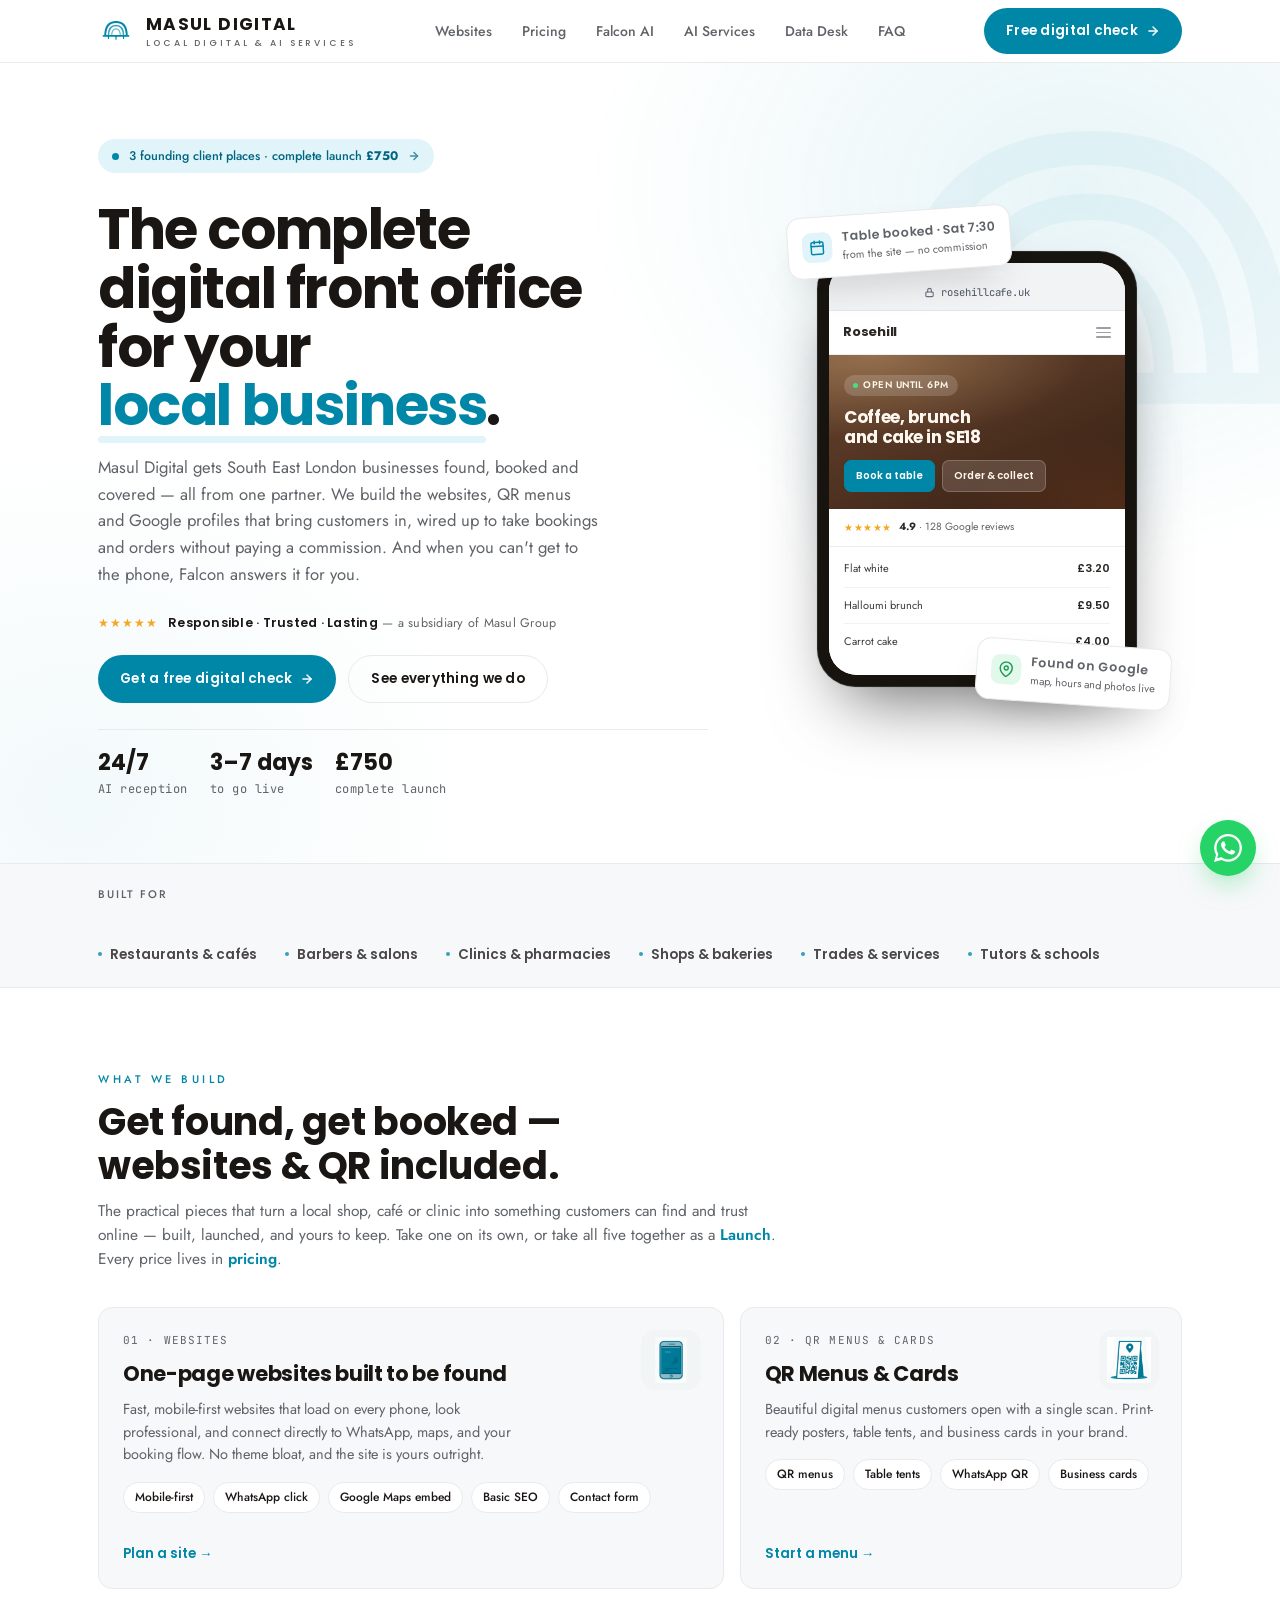
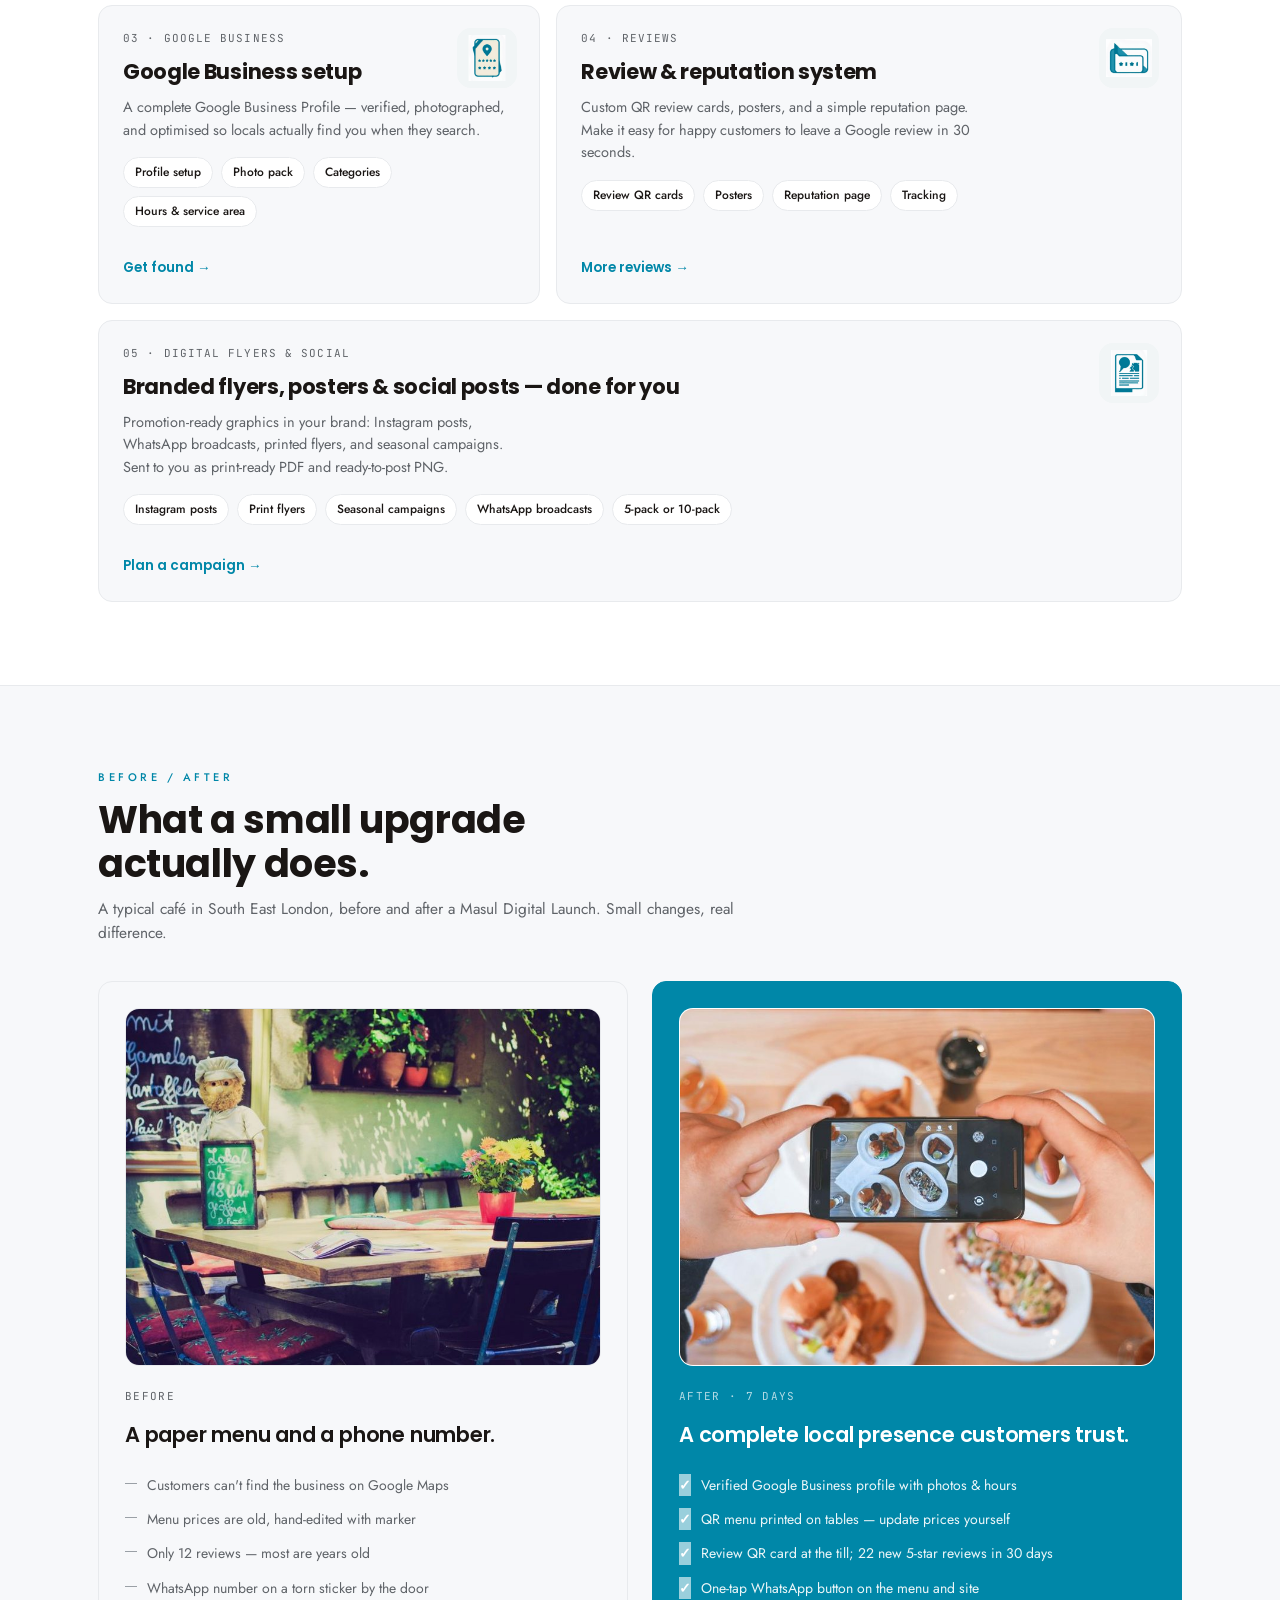
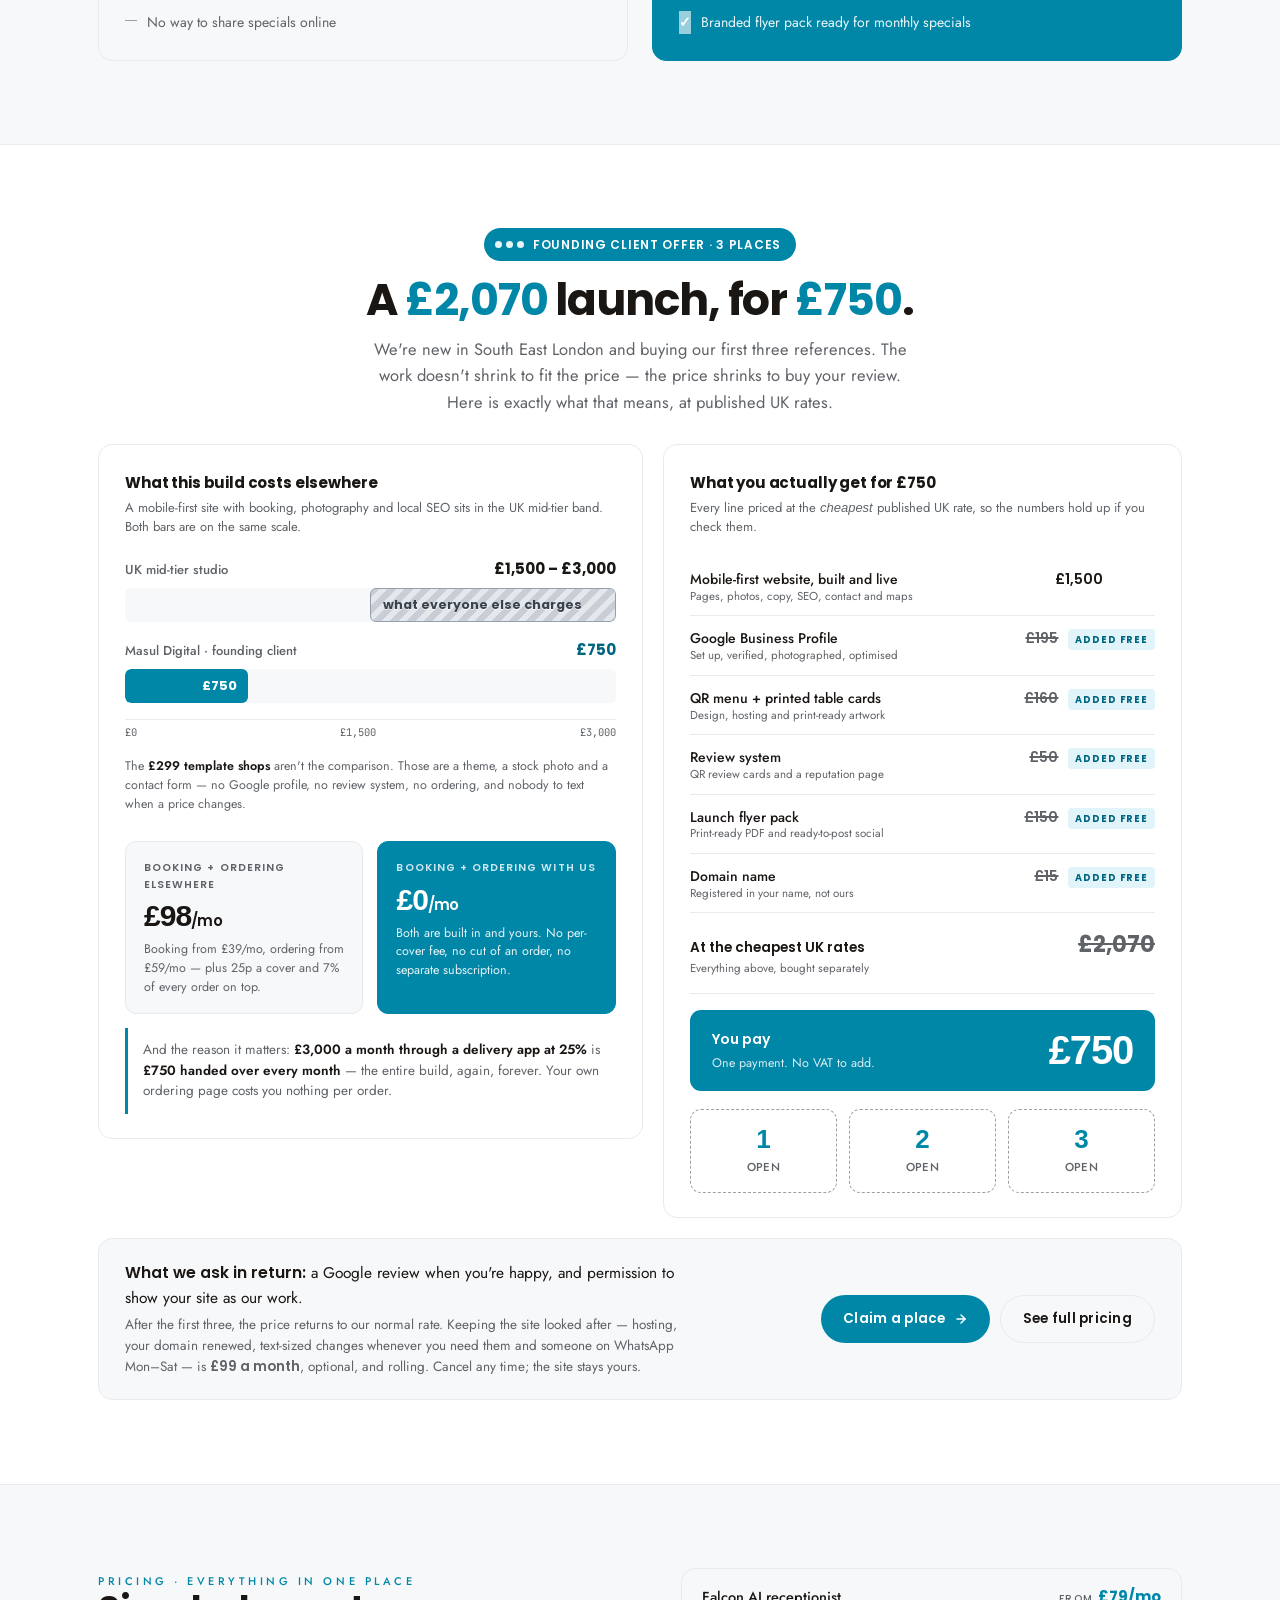
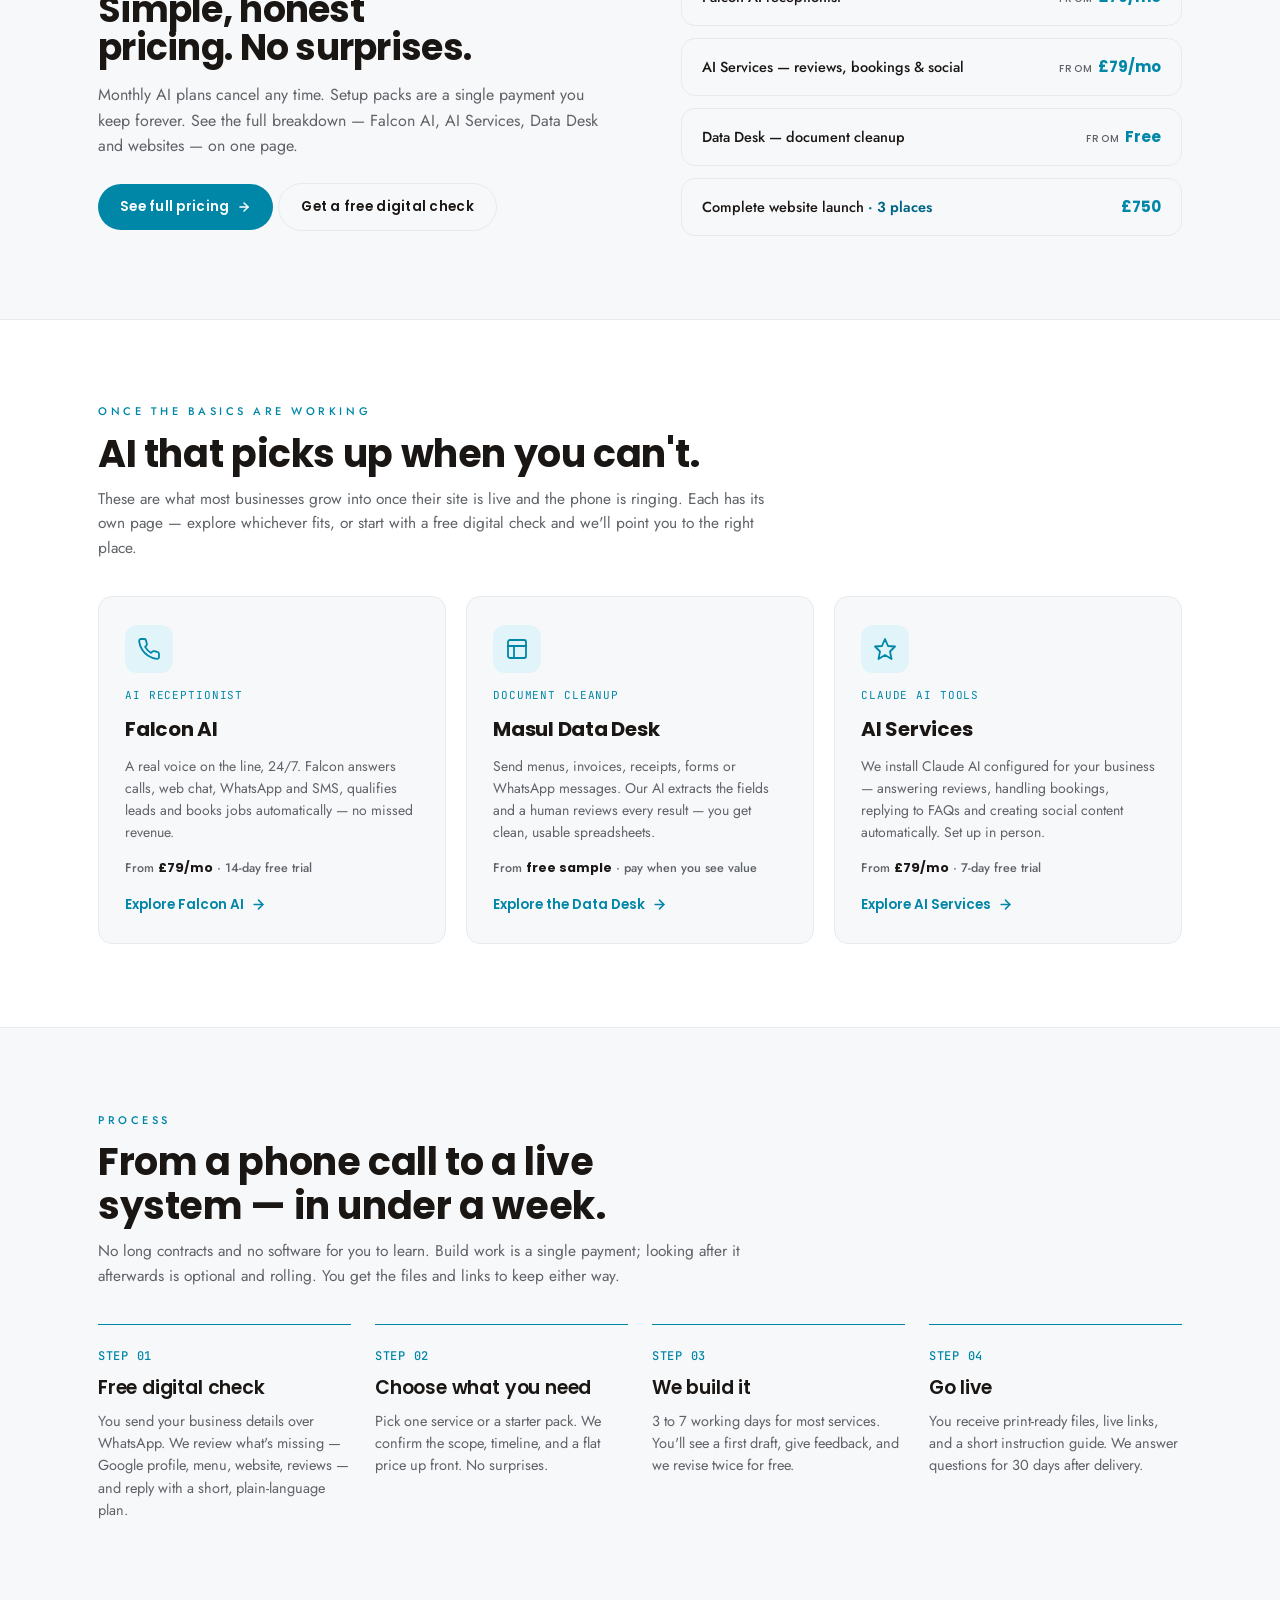
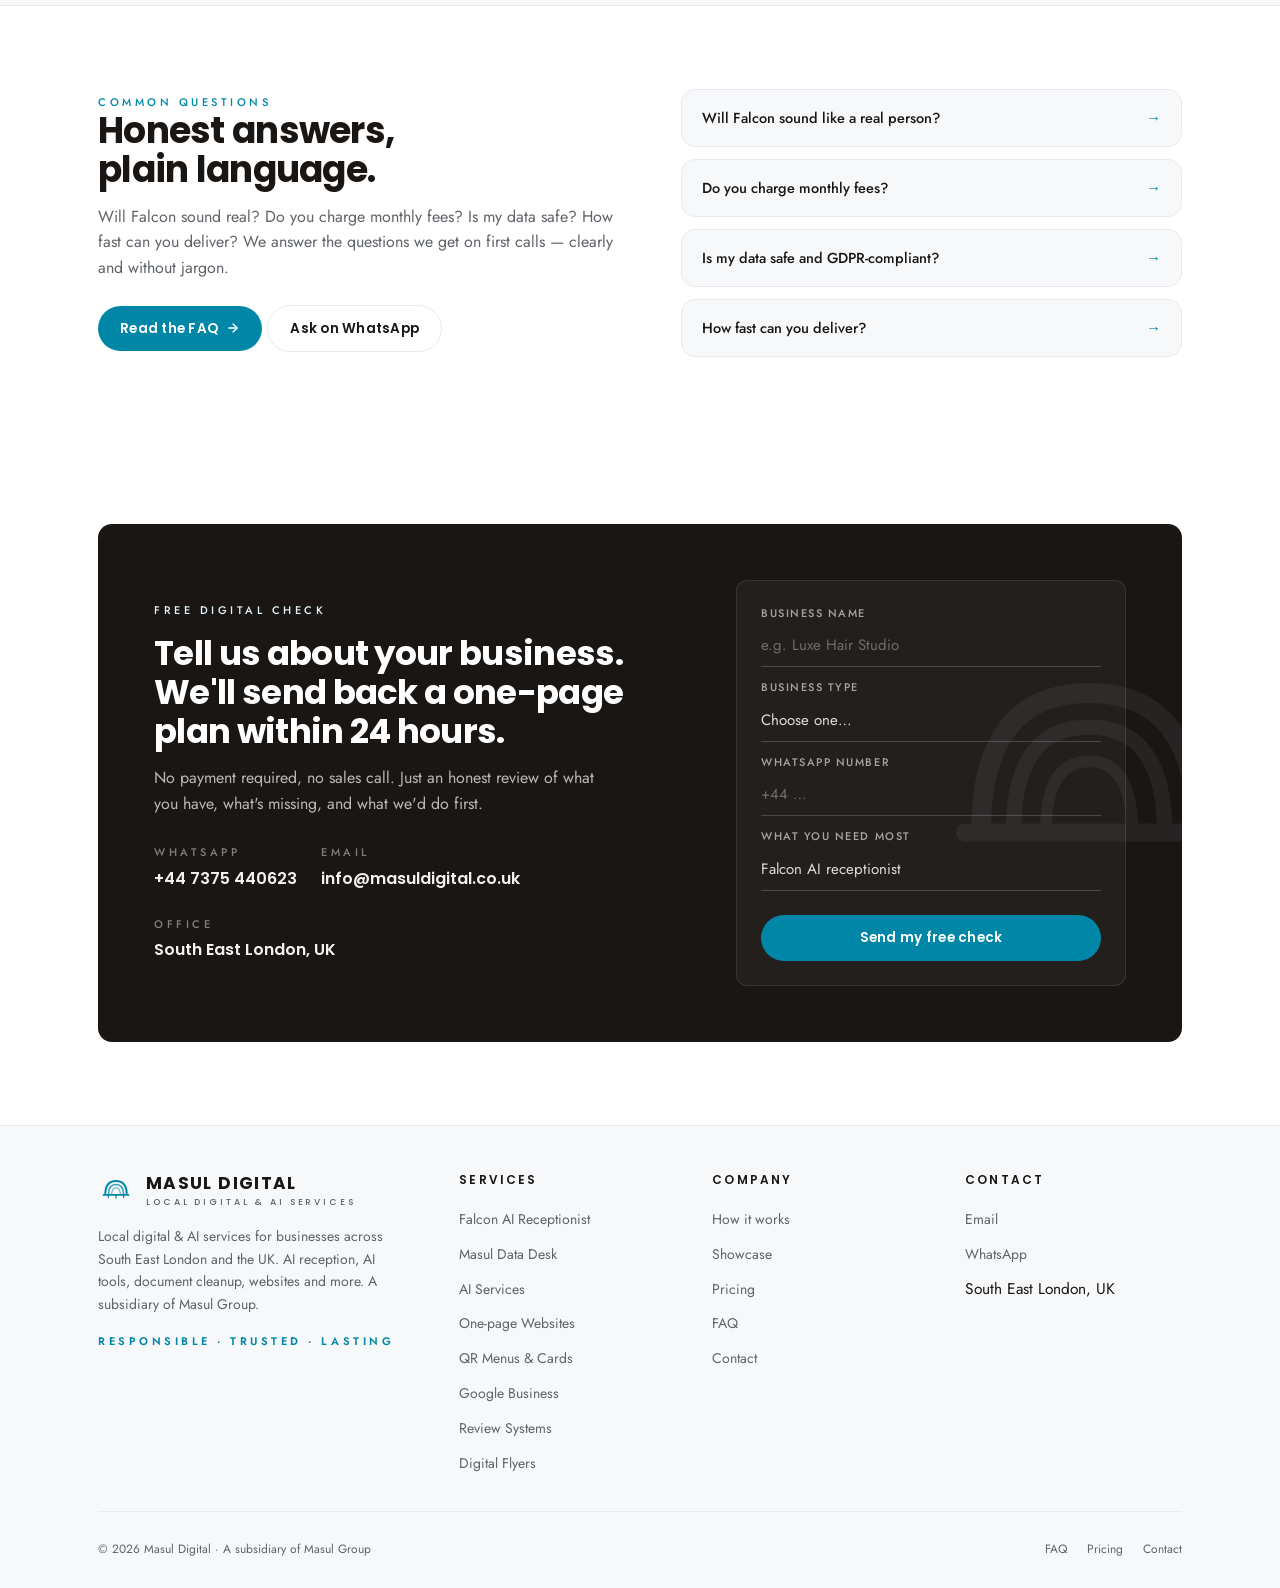
==== commit 0ebb6b51: "feat: hero leads with the website, not the AI receptionist The homepage now leads with websites and " ====
--- a/index.html
+++ b/index.html
@@ -9,8 +9,8 @@
 <link rel="preconnect" href="https://fonts.googleapis.com" />
 <link rel="preconnect" href="https://fonts.gstatic.com" crossorigin />
 <link href="https://fonts.googleapis.com/css2?family=Poppins:wght@400;500;600;700;800&family=Jost:wght@300;400;500;600&family=JetBrains+Mono:wght@400;500&display=swap" rel="stylesheet" />
-<link rel="stylesheet" href="assets/styles.css?v=6" />
-<link rel="stylesheet" href="assets/pages.css?v=6" />
+<link rel="stylesheet" href="assets/styles.css?v=10" />
+<link rel="stylesheet" href="assets/pages.css?v=10" />
 <!-- seo:auto start -->
 <link rel="canonical" href="https://masul-digital-site.vercel.app/">
 <meta property="og:type" content="website">
@@ -141,43 +141,58 @@
     </div>
 
     <div class="hero-stage">
-      <div class="hero-callbox">
-      <div class="hero-photo" aria-hidden="true"><img src="assets/hero-reception.jpg?v=1" alt="" /></div>
-      <span class="hero-glow" aria-hidden="true"></span>
-
-      <div class="hero-chip booked" aria-hidden="true">
-        <span class="ic"><svg viewBox="0 0 24 24" fill="none" stroke="currentColor" stroke-width="2.2" stroke-linecap="round" stroke-linejoin="round"><rect x="3" y="4" width="18" height="18" rx="2"/><line x1="16" y1="2" x2="16" y2="6"/><line x1="8" y1="2" x2="8" y2="6"/><line x1="3" y1="10" x2="21" y2="10"/></svg></span>
-        <span><b>Booked · Mon 9:30</b><span>confirmed by SMS</span></span>
-      </div>
-
-      <div class="call-card" aria-hidden="true">
-        <div class="call-head">
-          <span class="call-orb">
-            <div class="wave"><i></i><i></i><i></i><i></i><i></i><i></i><i></i></div>
-          </span>
-          <div class="who">
-            <b>Falcon · answering for you</b>
-            <span>Incoming call · Sun 02:14</span>
-          </div>
-          <span class="call-live"><span class="pulse"></span>Live</span>
-        </div>
-        <div class="call-thread">
-          <div class="bubble ai"><span class="lab">Falcon</span>Good evening, thanks for calling Brightway Plumbing. How can I help?</div>
-          <div class="bubble caller"><span class="lab">Caller</span>Hi — I've got a burst pipe under the sink, water everywhere.</div>
-          <div class="bubble ai"><span class="lab">Falcon</span>I can get someone out to you. What's the postcode, and is it safe to turn the stopcock off for now?</div>
-          <div class="bubble caller"><span class="lab">Caller</span>SE15. Yeah, I've turned it off.</div>
-          <div class="bubble ai"><span class="lab">Falcon</span>Great — I've booked an emergency visit for 9:30 tomorrow and texted you confirmation. Mike will call 20 minutes before.</div>
-        </div>
-        <div class="call-result">
-          <span class="call-tag"><svg viewBox="0 0 24 24" fill="none" stroke="currentColor" stroke-width="3" stroke-linecap="round" stroke-linejoin="round"><polyline points="20 6 9 17 4 12"/></svg>Lead qualified · Emergency</span>
-          <span class="call-tag book"><svg viewBox="0 0 24 24" fill="none" stroke="currentColor" stroke-width="2.4" stroke-linecap="round" stroke-linejoin="round"><rect x="3" y="4" width="18" height="18" rx="2"/><line x1="16" y1="2" x2="16" y2="6"/><line x1="8" y1="2" x2="8" y2="6"/><line x1="3" y1="10" x2="21" y2="10"/></svg>Booked Mon 9:30</span>
-        </div>
-      </div>
-
-      <div class="hero-chip saved" aria-hidden="true">
-        <span class="ic"><svg viewBox="0 0 24 24" fill="none" stroke="currentColor" stroke-width="2.2" stroke-linecap="round" stroke-linejoin="round"><line x1="12" y1="1" x2="12" y2="23"/><path d="M17 5H9.5a3.5 3.5 0 0 0 0 7h5a3.5 3.5 0 0 1 0 7H6"/></svg></span>
-        <span><b>+£480 job saved</b><span>was an after-hours call</span></span>
-      </div>
+      <div class="hero-sitebox">
+        <span class="hero-glow" aria-hidden="true"></span>
+
+        <div class="hero-chip booked" aria-hidden="true">
+          <span class="ic"><svg viewBox="0 0 24 24" fill="none" stroke="currentColor" stroke-width="2.2" stroke-linecap="round" stroke-linejoin="round"><rect x="3" y="4" width="18" height="18" rx="2"/><line x1="16" y1="2" x2="16" y2="6"/><line x1="8" y1="2" x2="8" y2="6"/><line x1="3" y1="10" x2="21" y2="10"/></svg></span>
+          <span><b>Table booked &middot; Sat 7:30</b><span>from the site &mdash; no commission</span></span>
+        </div>
+
+        <div class="sitephone" aria-hidden="true">
+          <span class="sitephone-speaker"></span>
+          <div class="sitephone-screen">
+
+            <div class="ps-bar">
+              <svg class="lock" viewBox="0 0 24 24" fill="none" stroke="currentColor" stroke-width="2.4" stroke-linecap="round" stroke-linejoin="round"><rect x="4" y="11" width="16" height="10" rx="2"/><path d="M8 11V7a4 4 0 0 1 8 0v4"/></svg>
+              <span class="url">rosehillcafe.uk</span>
+            </div>
+
+            <div class="ps-site">
+              <div class="ps-nav">
+                <span class="ps-mark">Rosehill</span>
+                <span class="ps-burger"><i></i><i></i><i></i></span>
+              </div>
+
+              <div class="ps-hero">
+                <span class="ps-open"><i></i>Open until 6pm</span>
+                <span class="ps-h">Coffee, brunch<br>and cake in SE18</span>
+                <span class="ps-ctas">
+                  <span class="pb primary">Book a table</span>
+                  <span class="pb">Order &amp; collect</span>
+                </span>
+              </div>
+
+              <div class="ps-rev">
+                <span class="ps-stars">★★★★★</span>
+                <span><b>4.9</b> &middot; 128 Google reviews</span>
+              </div>
+
+              <div class="ps-menu">
+                <div class="pm"><span>Flat white</span><b>£3.20</b></div>
+                <div class="pm"><span>Halloumi brunch</span><b>£9.50</b></div>
+                <div class="pm"><span>Carrot cake</span><b>£4.00</b></div>
+              </div>
+            </div>
+
+          </div>
+        </div>
+
+        <div class="hero-chip found" aria-hidden="true">
+          <span class="ic"><svg viewBox="0 0 24 24" fill="none" stroke="currentColor" stroke-width="2.2" stroke-linecap="round" stroke-linejoin="round"><path d="M21 10c0 7-9 13-9 13S3 17 3 10a9 9 0 0 1 18 0z"/><circle cx="12" cy="10" r="3"/></svg></span>
+          <span><b>Found on Google</b><span>map, hours and photos live</span></span>
+        </div>
+
       </div>
     </div>
   </div>
--- a/assets/pages.css
+++ b/assets/pages.css
@@ -542,3 +542,110 @@
 .price-card .was-note a { color: var(--accent-dark); font-weight: 600; }
 .price-card.featured .was-note s { color: rgba(255,255,255,0.62); }
 .price-card.featured .was-note a { color: var(--teal-light); font-weight: 600; }
+
+/* ═══════════════════════════════════════════════════════════════
+   HERO VISUAL — a phone showing the product we actually sell.
+   Replaces the Falcon call-card demo (that stays on /falcon).
+   Pure CSS: no new image, nothing to load, sharp at any density.
+   ═══════════════════════════════════════════════════════════════ */
+.hero-sitebox { position: relative; width: min(320px, 100%); }
+
+.sitephone {
+  position: relative; z-index: 2;
+  background: #17130F;
+  border: 1px solid rgba(255,255,255,0.10);
+  border-radius: 38px;
+  padding: 11px;
+  box-shadow: 0 34px 70px -26px rgba(0,0,0,0.62), 0 0 0 1px rgba(0,0,0,0.04);
+}
+.sitephone-speaker {
+  position: absolute; z-index: 3; left: 50%; top: 19px;
+  transform: translateX(-50%);
+  width: 56px; height: 5px; border-radius: 3px;
+  background: rgba(255,255,255,0.16);
+}
+.sitephone-screen {
+  border-radius: 28px; overflow: hidden;
+  background: var(--white);
+  display: grid; grid-template-rows: auto 1fr;
+}
+
+/* the browser chrome — the client's own domain is part of Launch, so show it */
+.ps-bar {
+  display: flex; align-items: center; justify-content: center; gap: 6px;
+  padding: 21px 12px 9px;   /* clears the speaker pill above it */
+  background: #F2F3F5; border-bottom: 1px solid #E3E5E9;
+}
+.ps-bar .lock { width: 11px; height: 11px; color: #6B7280; flex: none; }
+.ps-bar .url {
+  font-family: 'JetBrains Mono', monospace; font-size: 10.5px;
+  color: #4B5563; letter-spacing: -0.01em;
+}
+
+.ps-site { background: var(--white); }
+.ps-nav {
+  display: flex; align-items: center; justify-content: space-between;
+  padding: 11px 14px; border-bottom: 1px solid #ECEDEF;
+}
+.ps-mark {
+  font-family: 'Poppins', sans-serif; font-weight: 700;
+  font-size: 13px; letter-spacing: -0.02em; color: #2A2724;
+}
+.ps-burger { display: grid; gap: 3px; }
+.ps-burger i { display: block; width: 15px; height: 1.6px; border-radius: 2px; background: #9AA0A6; }
+
+/* site hero band — warm café tones, deliberately NOT the site's own teal
+   so the phone reads as a client's site rather than more Masul chrome */
+.ps-hero {
+  position: relative;
+  padding: 20px 15px 17px;
+  background:
+    radial-gradient(120% 90% at 15% 0%, rgba(255,214,150,0.30), transparent 60%),
+    radial-gradient(90% 80% at 100% 100%, rgba(120,60,30,0.42), transparent 62%),
+    linear-gradient(155deg, #6A4630 0%, #4A2E1E 58%, #352014 100%);
+  display: grid; gap: 11px; justify-items: start;
+}
+.ps-open {
+  display: inline-flex; align-items: center; gap: 5px;
+  background: rgba(255,255,255,0.16); color: #FFF6EA;
+  border-radius: 999px; padding: 3px 9px;
+  font-size: 9.5px; font-weight: 600; letter-spacing: 0.05em; text-transform: uppercase;
+}
+.ps-open i { width: 5px; height: 5px; border-radius: 50%; background: #4ADE80; display: block; }
+.ps-h {
+  font-family: 'Poppins', sans-serif; font-weight: 700;
+  font-size: 17px; line-height: 1.18; letter-spacing: -0.025em; color: #FFF8F0;
+}
+.ps-ctas { display: flex; gap: 7px; flex-wrap: wrap; margin-top: 2px; }
+.pb {
+  font-family: 'Poppins', sans-serif; font-weight: 600; font-size: 10px;
+  padding: 7px 11px; border-radius: 7px;
+  background: rgba(255,255,255,0.14); color: #FFF6EA;
+  border: 1px solid rgba(255,255,255,0.20);
+}
+.pb.primary { background: var(--accent); border-color: var(--accent); color: #fff; }
+
+.ps-rev {
+  display: flex; align-items: center; gap: 7px;
+  padding: 10px 15px; border-bottom: 1px solid #ECEDEF;
+  font-size: 10.5px; color: var(--n-600);
+}
+.ps-rev b { color: #2A2724; font-weight: 700; }
+.ps-stars { color: #F5A623; font-size: 10px; letter-spacing: 0.5px; }
+
+.ps-menu { padding: 4px 15px 15px; }
+.pm {
+  display: flex; justify-content: space-between; align-items: baseline;
+  padding: 9px 0; border-bottom: 1px solid #F1F2F4;
+  font-size: 11px; color: #3C3A37;
+}
+.pm:last-child { border-bottom: 0; }
+.pm b { font-family: 'Poppins', sans-serif; font-weight: 600; color: #2A2724; }
+
+/* the second chip is a local-search proof point, not a call one */
+.hero-chip.found { right: -34px; bottom: -18px; transform: rotate(4deg); }
+.hero-chip.found .ic { background: rgba(46,204,113,0.14); color: #1f9d57; }
+
+@media (max-width: 980px) {
+  .hero-chip.found { right: -8px; bottom: -14px; }
+}
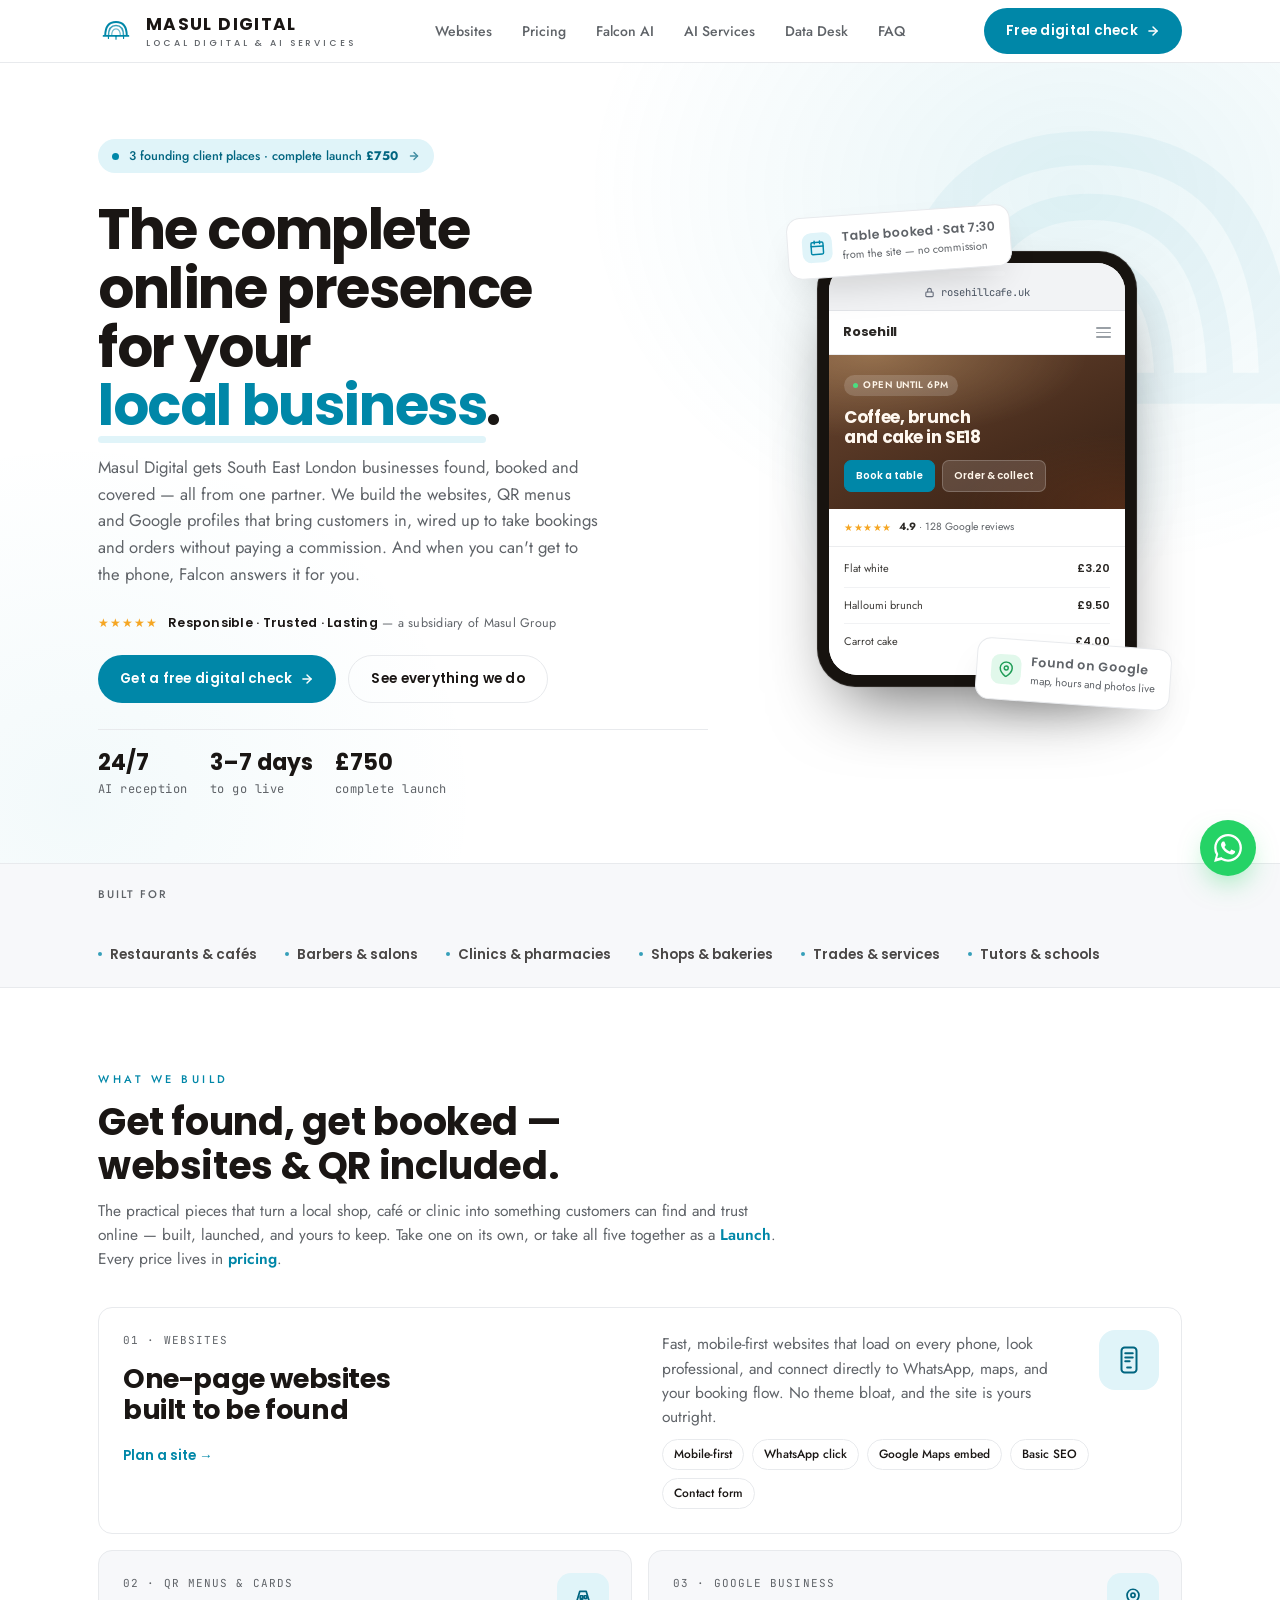
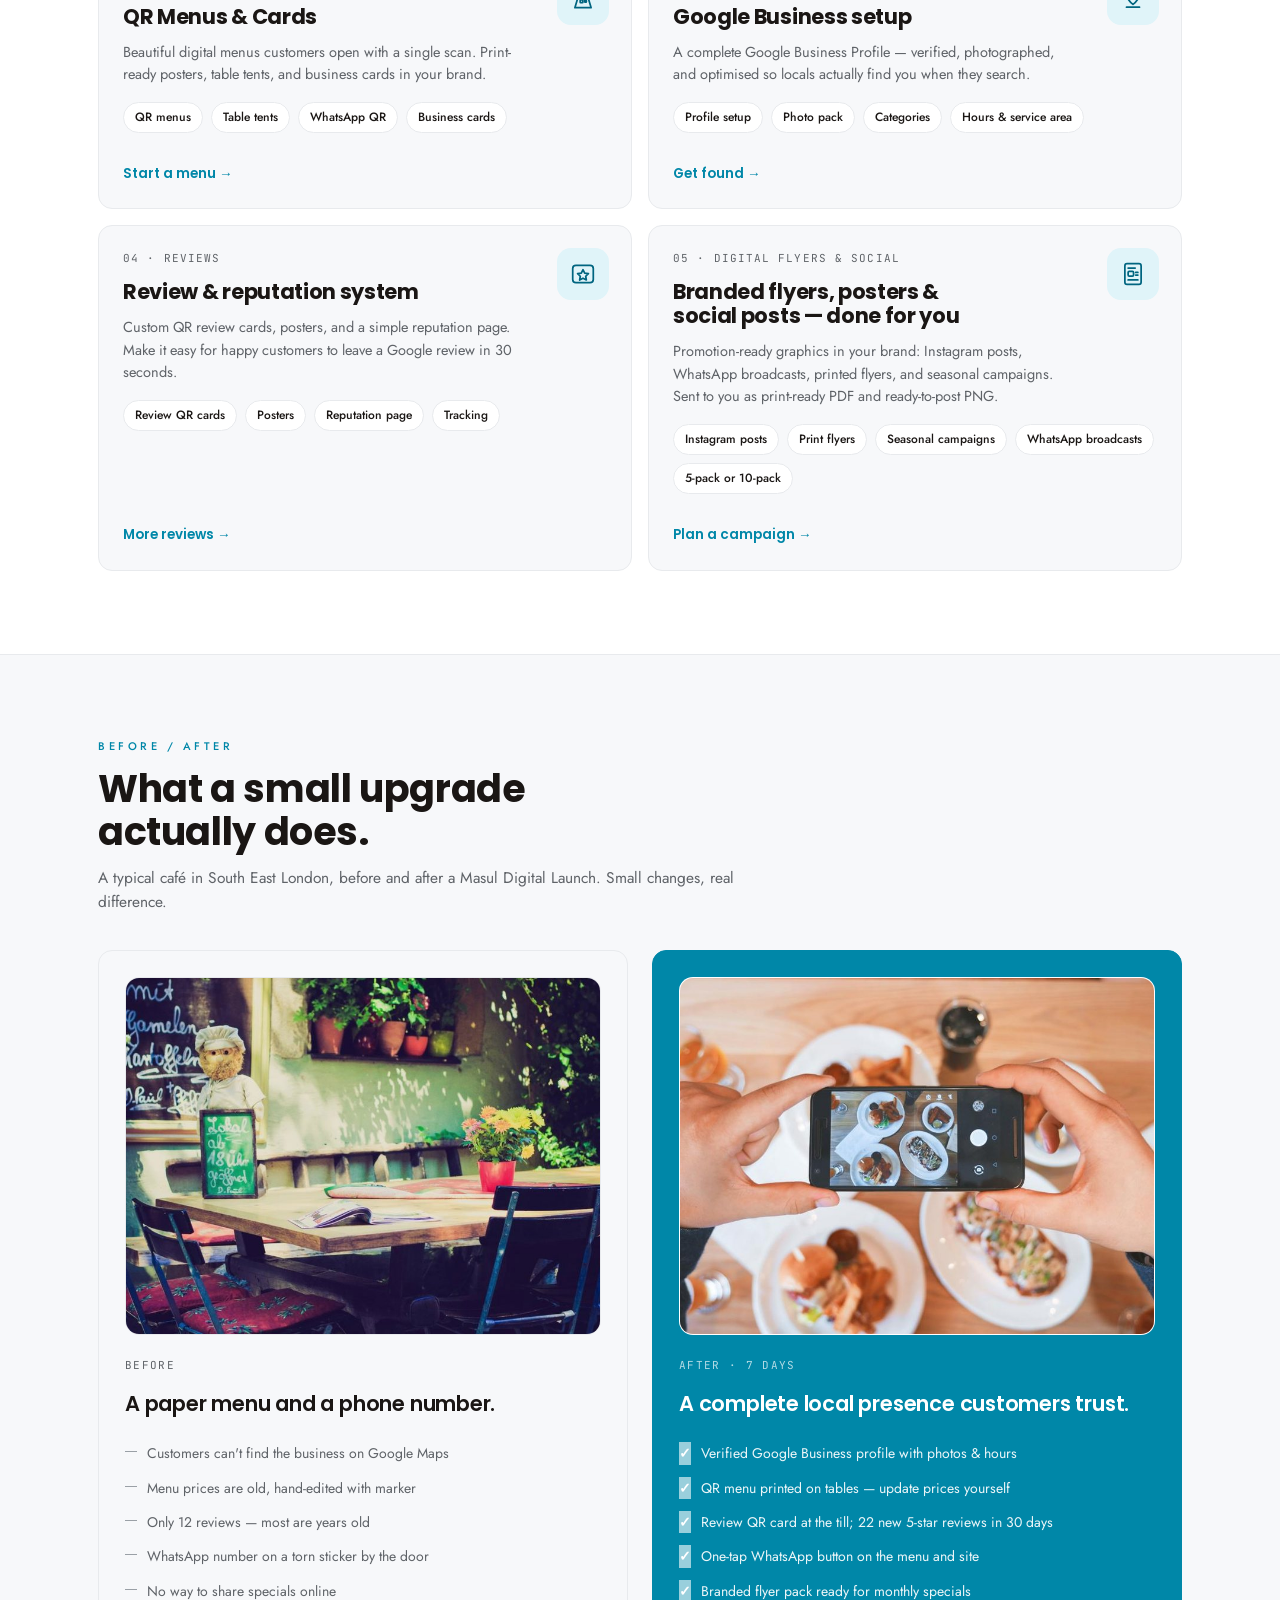
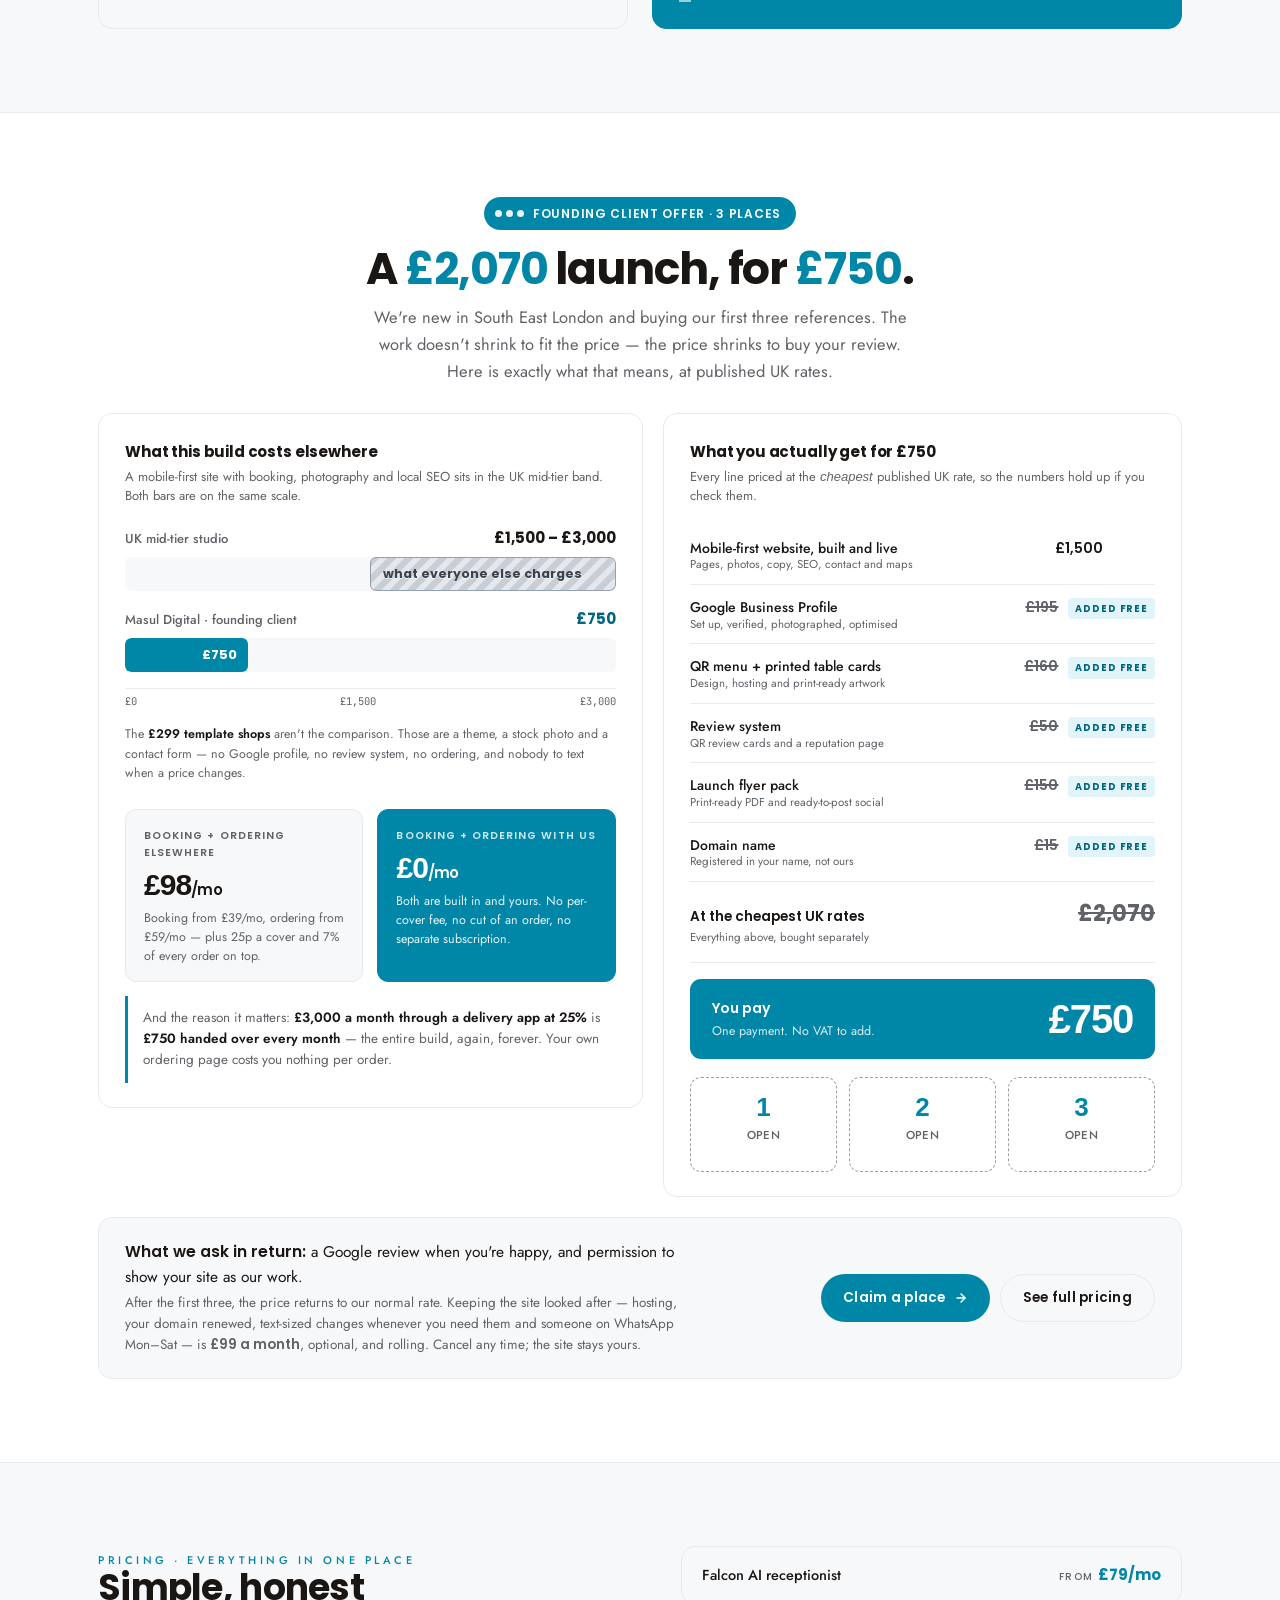
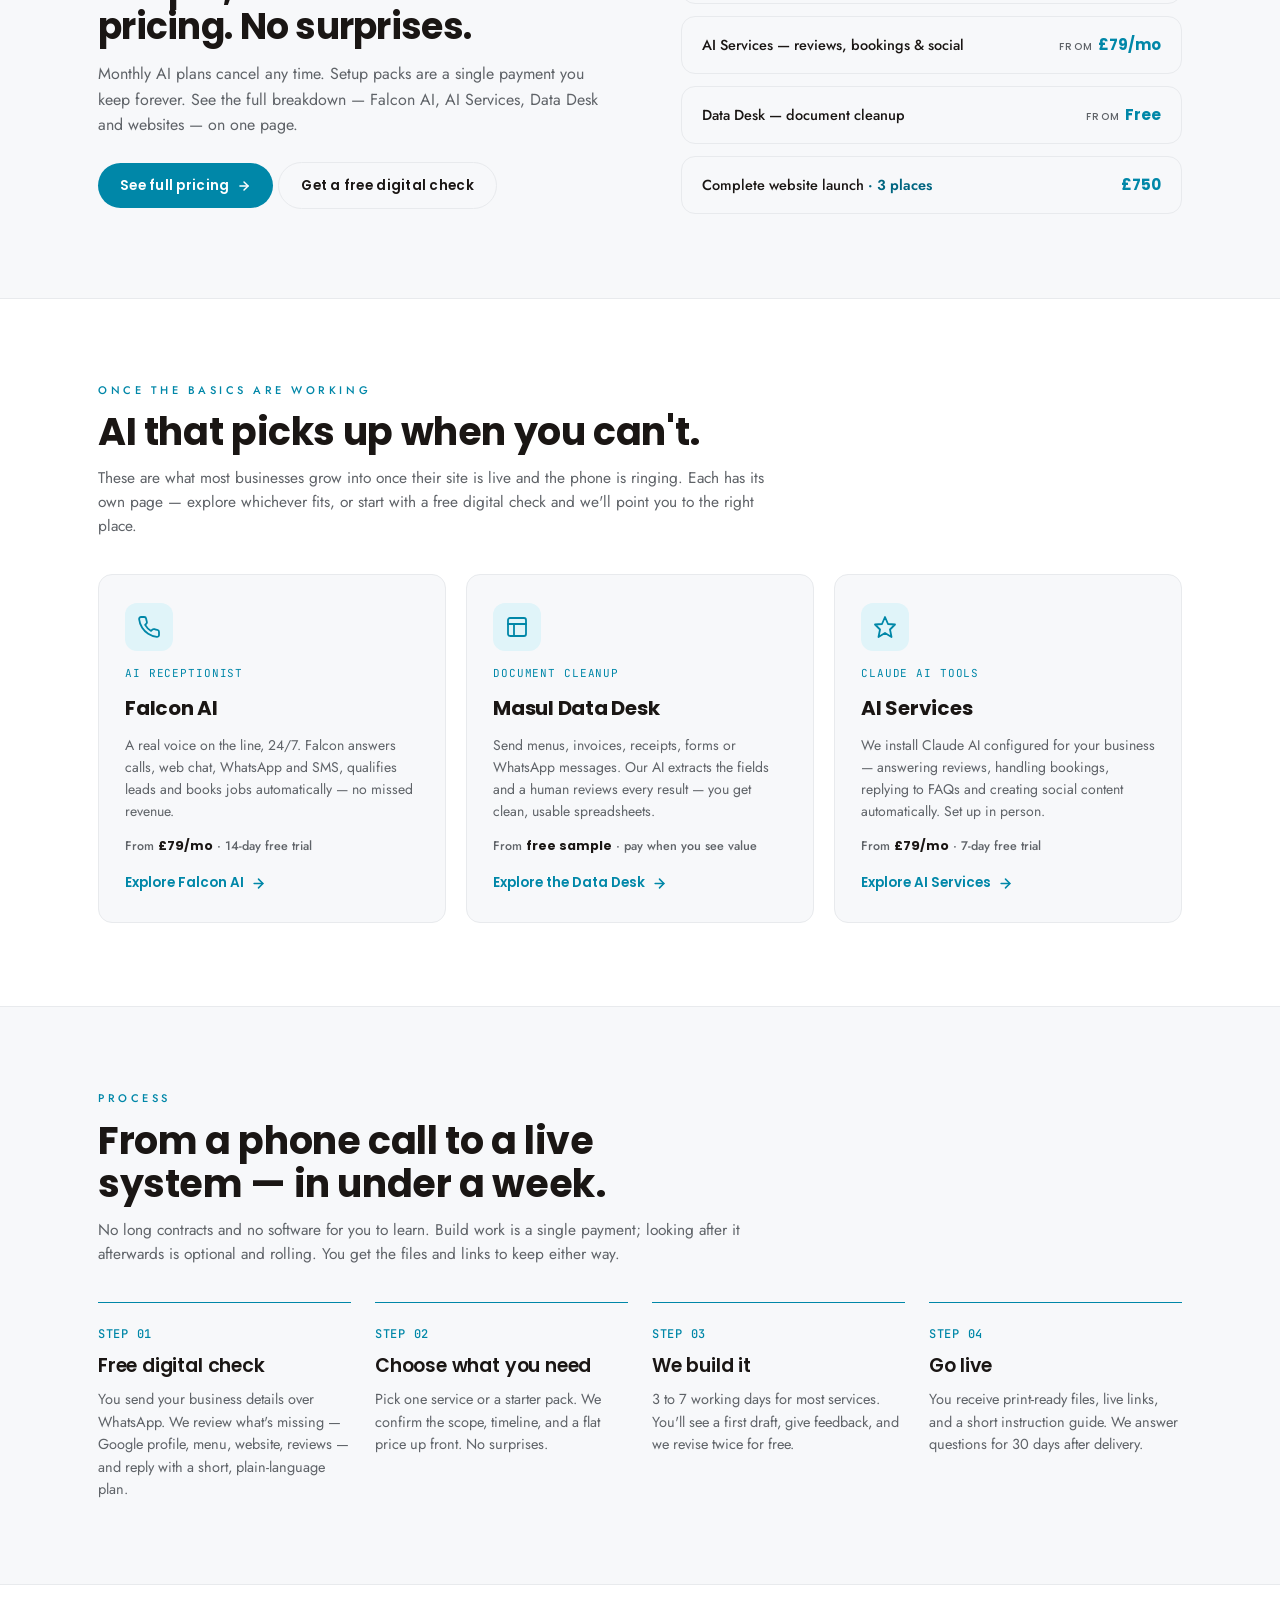
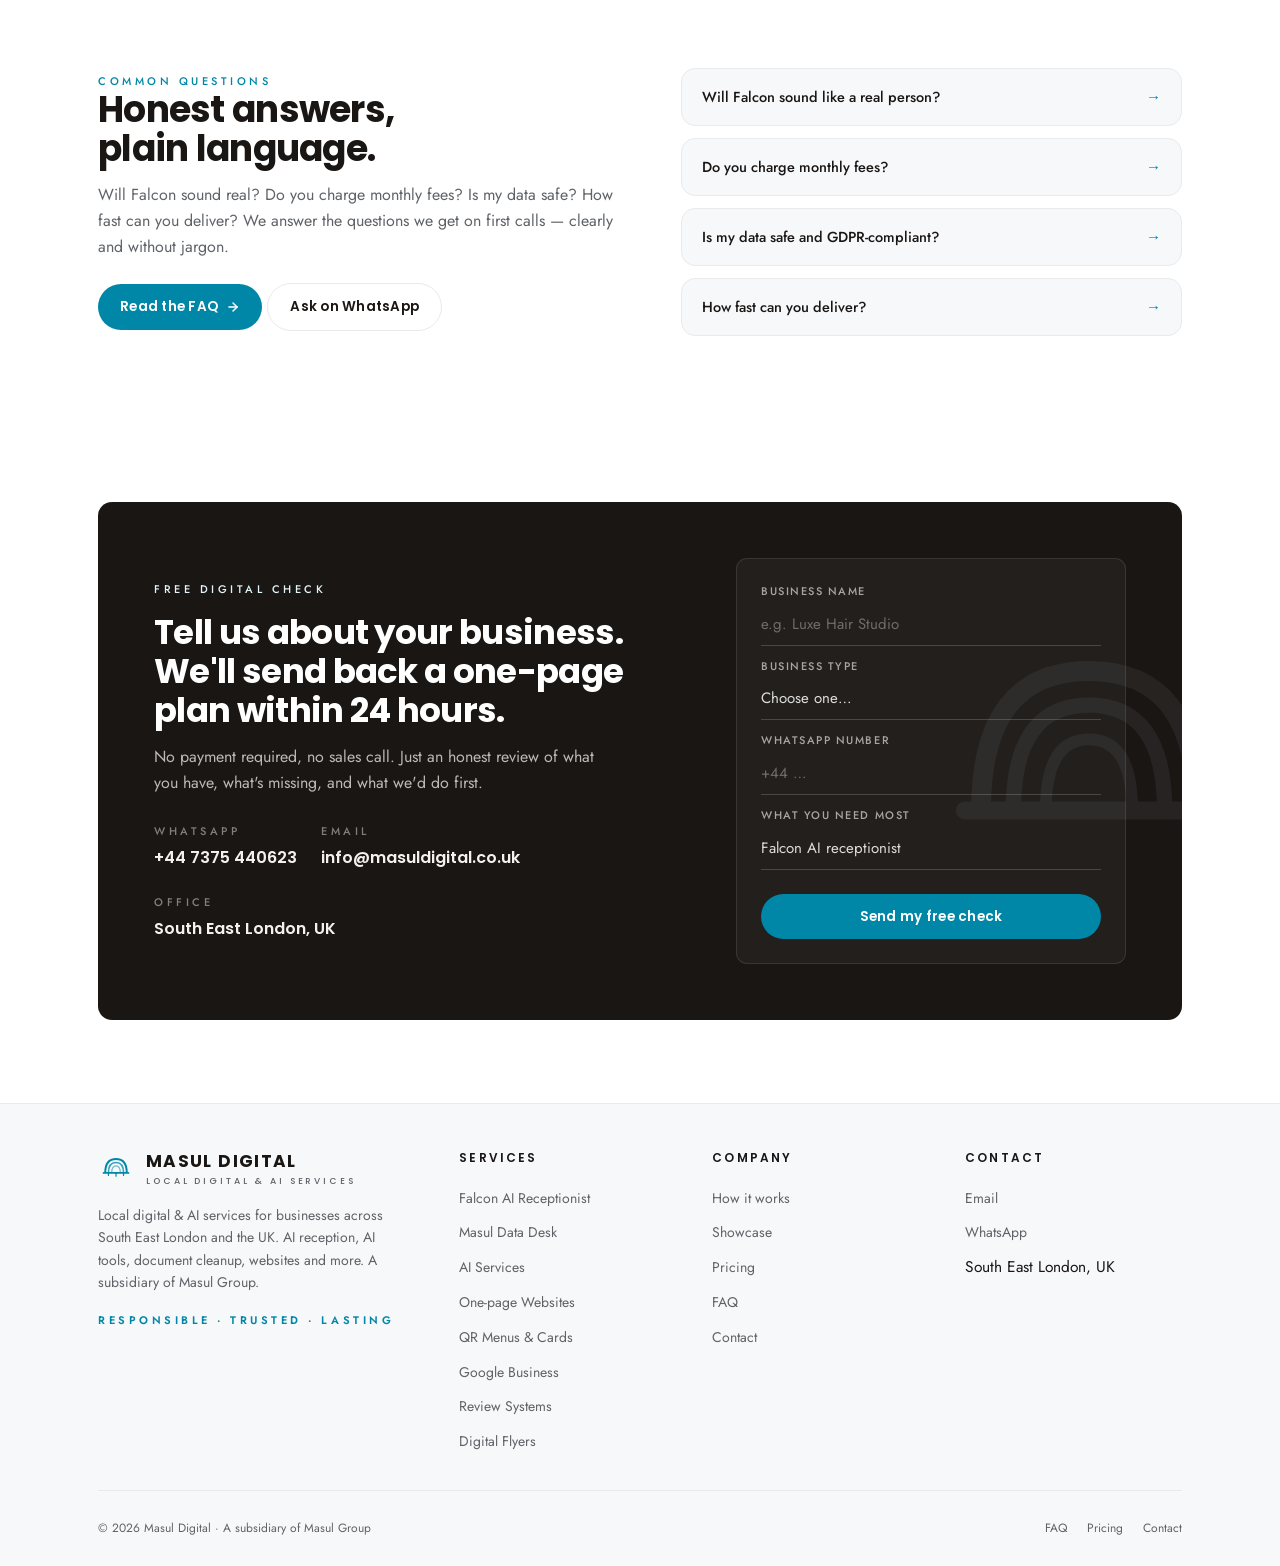
==== commit a470c887: "feat: websites-led headline, working founding slots, rebuilt service cards Headline: "The complete d" ====
--- a/index.html
+++ b/index.html
@@ -9,8 +9,8 @@
 <link rel="preconnect" href="https://fonts.googleapis.com" />
 <link rel="preconnect" href="https://fonts.gstatic.com" crossorigin />
 <link href="https://fonts.googleapis.com/css2?family=Poppins:wght@400;500;600;700;800&family=Jost:wght@300;400;500;600&family=JetBrains+Mono:wght@400;500&display=swap" rel="stylesheet" />
-<link rel="stylesheet" href="assets/styles.css?v=10" />
-<link rel="stylesheet" href="assets/pages.css?v=10" />
+<link rel="stylesheet" href="assets/styles.css?v=14" />
+<link rel="stylesheet" href="assets/pages.css?v=14" />
 <!-- seo:auto start -->
 <link rel="canonical" href="https://masul-digital-site.vercel.app/">
 <meta property="og:type" content="website">
@@ -106,7 +106,7 @@
         <svg width="12" height="12" viewBox="0 0 24 24" fill="none" stroke="currentColor" stroke-width="3" stroke-linecap="round" stroke-linejoin="round" aria-hidden="true"><line x1="5" y1="12" x2="19" y2="12"/><polyline points="12 5 19 12 12 19"/></svg>
       </a>
       <h1>
-        <span class="line">The complete digital front office</span>
+        <span class="line">The complete online presence</span>
         <span class="line">for your <em>local business</em>.</span>
       </h1>
       <p class="lede">
@@ -224,8 +224,8 @@
 
     <div class="services">
 
-      <article class="service" style="grid-column:span 7;">
-        <span class="svc-icon" aria-hidden="true"><img src="assets/svc-websites.png?v=2" alt="Illustration of a mobile-friendly website on a phone" loading="lazy" width="72" height="72" /></span>
+      <article class="service featured" style="grid-column:span 12;">
+        <span class="svc-icon" aria-hidden="true"><svg viewBox="0 0 24 24" fill="none" stroke="currentColor" stroke-width="1.6" stroke-linecap="round" stroke-linejoin="round"><rect x="6" y="2" width="12" height="20" rx="2.5"/><line x1="9" y1="6.5" x2="15" y2="6.5"/><line x1="9" y1="10" x2="15" y2="10"/><line x1="9" y1="13" x2="12.5" y2="13"/><line x1="10.5" y1="18" x2="13.5" y2="18"/></svg></span>
         <div class="svc-num">01 · WEBSITES</div>
         <h3>One-page websites built to be found</h3>
         <p class="svc-desc">Fast, mobile-first websites that load on every phone, look professional, and connect directly to WhatsApp, maps, and your booking flow. No theme bloat, and the site is yours outright.</p>
@@ -241,8 +241,8 @@
         </div>
       </article>
 
-      <article class="service" style="grid-column:span 5;">
-        <span class="svc-icon" aria-hidden="true"><img src="assets/svc-qr.png?v=2" alt="Illustration of a QR menu card" loading="lazy" width="72" height="72" /></span>
+      <article class="service" style="grid-column:span 6;">
+        <span class="svc-icon" aria-hidden="true"><svg viewBox="0 0 24 24" fill="none" stroke="currentColor" stroke-width="1.6" stroke-linecap="round" stroke-linejoin="round"><path d="M4.5 20 L9 5h6l4.5 15z"/><rect x="9.4" y="9" width="2.5" height="2.5" rx="0.4"/><rect x="13.1" y="9" width="2.5" height="2.5" rx="0.4"/><rect x="9.4" y="12.9" width="2.5" height="2.5" rx="0.4"/><rect x="13.6" y="13.4" width="1.5" height="1.5" rx="0.3"/></svg></span>
         <div class="svc-num">02 · QR MENUS &amp; CARDS</div>
         <h3>QR Menus &amp; Cards</h3>
         <p class="svc-desc">Beautiful digital menus customers open with a single scan. Print-ready posters, table tents, and business cards in your brand.</p>
@@ -257,8 +257,8 @@
         </div>
       </article>
 
-      <article class="service" style="grid-column:span 5;">
-        <span class="svc-icon" aria-hidden="true"><img src="assets/svc-google.png?v=2" alt="Illustration of a map location pin" loading="lazy" width="72" height="72" /></span>
+      <article class="service" style="grid-column:span 6;">
+        <span class="svc-icon" aria-hidden="true"><svg viewBox="0 0 24 24" fill="none" stroke="currentColor" stroke-width="1.6" stroke-linecap="round" stroke-linejoin="round"><path d="M17.5 8.5c0 4-5.5 8.5-5.5 8.5S6.5 12.5 6.5 8.5a5.5 5.5 0 0 1 11 0z"/><circle cx="12" cy="8.5" r="1.9"/><path d="M6 19.5h12"/></svg></span>
         <div class="svc-num">03 · GOOGLE BUSINESS</div>
         <h3>Google Business setup</h3>
         <p class="svc-desc">A complete Google Business Profile — verified, photographed, and optimised so locals actually find you when they search.</p>
@@ -273,8 +273,8 @@
         </div>
       </article>
 
-      <article class="service" style="grid-column:span 7;">
-        <span class="svc-icon" aria-hidden="true"><img src="assets/svc-reviews.png?v=2" alt="Illustration of a five-star review card" loading="lazy" width="72" height="72" /></span>
+      <article class="service" style="grid-column:span 6;">
+        <span class="svc-icon" aria-hidden="true"><svg viewBox="0 0 24 24" fill="none" stroke="currentColor" stroke-width="1.6" stroke-linecap="round" stroke-linejoin="round"><rect x="2.5" y="4" width="19" height="16" rx="3"/><path d="M12 8l1.55 3.14 3.45.5-2.5 2.44.59 3.44L12 15.9l-3.09 1.62.59-3.44-2.5-2.44 3.45-.5z"/></svg></span>
         <div class="svc-num">04 · REVIEWS</div>
         <h3>Review &amp; reputation system</h3>
         <p class="svc-desc">Custom QR review cards, posters, and a simple reputation page. Make it easy for happy customers to leave a Google review in 30 seconds.</p>
@@ -289,8 +289,8 @@
         </div>
       </article>
 
-      <article class="service" style="grid-column:span 12;">
-        <span class="svc-icon" aria-hidden="true"><img src="assets/svc-flyers.png?v=2" alt="Illustration of a printed flyer" loading="lazy" width="72" height="72" /></span>
+      <article class="service" style="grid-column:span 6;">
+        <span class="svc-icon" aria-hidden="true"><svg viewBox="0 0 24 24" fill="none" stroke="currentColor" stroke-width="1.6" stroke-linecap="round" stroke-linejoin="round"><rect x="4.5" y="2.5" width="15" height="19" rx="2"/><line x1="7.5" y1="6.5" x2="14" y2="6.5"/><rect x="7.5" y="9.5" width="5" height="4.5" rx="1"/><line x1="14.5" y1="10.5" x2="16.5" y2="10.5"/><line x1="14.5" y1="13" x2="16.5" y2="13"/><line x1="7.5" y1="17.5" x2="16.5" y2="17.5"/></svg></span>
         <div class="svc-num">05 · DIGITAL FLYERS &amp; SOCIAL</div>
         <h3>Branded flyers, posters &amp; social posts — done for you</h3>
         <p class="svc-desc">Promotion-ready graphics in your brand: Instagram posts, WhatsApp broadcasts, printed flyers, and seasonal campaigns. Sent to you as print-ready PDF and ready-to-post PNG.</p>
@@ -463,9 +463,9 @@
           </div>
 
           <div class="oslots">
-            <div class="oslot"><div class="sn">1</div><div class="sd">Open</div></div>
-            <div class="oslot"><div class="sn">2</div><div class="sd">Open</div></div>
-            <div class="oslot"><div class="sn">3</div><div class="sd">Open</div></div>
+            <a class="oslot" href="#contact" aria-label="Claim the first founding place"><span class="sn">1</span><span class="sd">Open <svg viewBox="0 0 24 24" fill="none" stroke="currentColor" stroke-width="3" stroke-linecap="round" stroke-linejoin="round" aria-hidden="true"><line x1="5" y1="12" x2="19" y2="12"/><polyline points="12 5 19 12 12 19"/></svg></span></a>
+            <a class="oslot" href="#contact" aria-label="Claim the second founding place"><span class="sn">2</span><span class="sd">Open <svg viewBox="0 0 24 24" fill="none" stroke="currentColor" stroke-width="3" stroke-linecap="round" stroke-linejoin="round" aria-hidden="true"><line x1="5" y1="12" x2="19" y2="12"/><polyline points="12 5 19 12 12 19"/></svg></span></a>
+            <a class="oslot" href="#contact" aria-label="Claim the third founding place"><span class="sn">3</span><span class="sd">Open <svg viewBox="0 0 24 24" fill="none" stroke="currentColor" stroke-width="3" stroke-linecap="round" stroke-linejoin="round" aria-hidden="true"><line x1="5" y1="12" x2="19" y2="12"/><polyline points="12 5 19 12 12 19"/></svg></span></a>
           </div>
         </div>
 
--- a/assets/styles.css
+++ b/assets/styles.css
@@ -95,7 +95,6 @@
 
   /* ──────────── LAYOUT ──────────── */
   .wrap { max-width: var(--maxw); margin: 0 auto; padding: 0 var(--pad-x); }
-  .row { display: flex; align-items: center; gap: 12px; }
 
   /* ──────────── NAV ──────────── */
   .nav {
@@ -284,198 +283,6 @@
     letter-spacing: 0.04em;
   }
 
-  /* HERO VISUAL — phone showing a QR menu */
-  .hero-visual { position: relative; min-height: 430px; display: flex; align-items: center; justify-content: center; }
-  .visual-bg-mark {
-    position: absolute; inset: -10% -15% -10% -5%;
-    color: var(--accent);
-    opacity: 0.06;
-    pointer-events: none;
-  }
-  [data-theme="teal"] .visual-bg-mark { opacity: 0.15; color: var(--white); }
-  .visual-bg-mark svg { width: 100%; height: 100%; }
-
-  .phone {
-    position: relative;
-    width: 256px;
-    height: 512px;
-    background: var(--ink);
-    border-radius: 34px;
-    padding: 9px;
-    box-shadow:
-      0 18px 40px -22px rgba(0,0,0,0.32),
-      inset 0 0 0 1px rgba(255,255,255,0.05);
-    z-index: 2;
-  }
-  .phone::before {
-    content: '';
-    position: absolute; top: 14px; left: 50%; transform: translateX(-50%);
-    width: 90px; height: 24px;
-    background: #000; border-radius: 999px;
-    z-index: 3;
-  }
-  .phone-screen {
-    width: 100%; height: 100%;
-    background: var(--white);
-    border-radius: 30px;
-    overflow: hidden;
-    position: relative;
-    display: flex; flex-direction: column;
-  }
-  .phone-header {
-    padding: 48px 22px 18px;
-    background: linear-gradient(180deg, var(--teal) 0%, var(--teal-dark) 100%);
-    color: var(--white);
-  }
-  .phone-header .biz {
-    font-family: 'Poppins', sans-serif; font-weight: 700;
-    font-size: 18px; letter-spacing: -0.01em;
-  }
-  .phone-header .biz-sub {
-    font-size: 11px; opacity: 0.85; letter-spacing: 0.06em; text-transform: uppercase;
-    margin-top: 2px;
-  }
-  .phone-header .biz-meta {
-    display: flex; gap: 12px; margin-top: 12px;
-    font-size: 11px; opacity: 0.9;
-  }
-  .phone-tabs {
-    display: flex; gap: 18px;
-    padding: 14px 22px 10px;
-    border-bottom: 1px solid var(--n-100);
-    overflow-x: auto;
-    flex-shrink: 0;
-  }
-  .phone-tab {
-    font-size: 12px; font-weight: 500;
-    color: var(--n-400);
-    padding-bottom: 8px;
-    white-space: nowrap;
-    flex-shrink: 0;
-  }
-  .phone-tab.active {
-    color: var(--ink); font-weight: 600;
-    border-bottom: 2px solid var(--teal);
-    margin-bottom: -1px;
-  }
-  .phone-menu { padding: 16px 22px; color: var(--ink); flex: 1; overflow-y: auto; }
-  .menu-item {
-    display: flex; justify-content: space-between; align-items: baseline;
-    gap: 12px;
-    padding: 11px 0;
-    border-bottom: 1px dashed var(--n-200);
-  }
-  .menu-item:last-child { border: none; }
-  .menu-item .name {
-    font-family: 'Poppins', sans-serif; font-weight: 600;
-    font-size: 13px;
-  }
-  .menu-item .desc {
-    font-size: 11px; color: var(--n-600); margin-top: 2px; line-height: 1.4;
-  }
-  .menu-item .price {
-    font-family: 'Poppins', sans-serif; font-weight: 700;
-    color: var(--teal); font-size: 13px;
-  }
-
-  /* Booking demo inside phone */
-  .book-body { padding: 12px 20px 10px; color: var(--ink); flex: 1; overflow: hidden; }
-  .book-label {
-    font-size: 10px; font-weight: 700; letter-spacing: 0.14em; text-transform: uppercase;
-    color: var(--n-400); margin: 2px 0 7px;
-  }
-  .book-label:not(:first-child) { margin-top: 13px; }
-  .book-svc {
-    display: flex; align-items: center; justify-content: space-between; gap: 10px;
-    padding: 10px 12px; margin-bottom: 6px;
-    border: 1px solid var(--n-200); border-radius: 11px;
-    background: var(--white);
-  }
-  .book-svc .s-name { font-family: 'Poppins', sans-serif; font-weight: 600; font-size: 12.5px; color: var(--ink); }
-  .book-svc .s-meta { font-size: 10.5px; color: var(--n-600); margin-top: 1px; }
-  .book-svc .s-price { font-family: 'Poppins', sans-serif; font-weight: 700; font-size: 12.5px; color: var(--n-600); }
-  .book-svc.sel {
-    border-color: var(--teal); background: var(--teal-light);
-  }
-  .book-svc.sel .s-price { color: var(--teal-dark); }
-  .book-svc .tick {
-    width: 18px; height: 18px; border-radius: 50%; background: var(--teal);
-    display: flex; align-items: center; justify-content: center; flex-shrink: 0;
-  }
-  .book-svc .tick svg { width: 10px; height: 10px; }
-  .book-slots { display: grid; grid-template-columns: repeat(3, 1fr); gap: 6px; }
-  .slot {
-    text-align: center; padding: 8px 0; border-radius: 9px;
-    font-family: 'Poppins', sans-serif; font-weight: 600; font-size: 12px;
-    border: 1px solid var(--n-200); color: var(--ink); background: var(--white);
-  }
-  .slot.active { background: var(--teal); color: var(--white); border-color: var(--teal); }
-  .slot.gone { color: var(--n-400); text-decoration: line-through; background: var(--n-50); }
-  .book-cta {
-    width: 100%; margin-top: 13px; padding: 11px;
-    background: var(--teal); color: var(--white);
-    border-radius: 11px; font-family: 'Poppins', sans-serif; font-weight: 600; font-size: 13px;
-    display: flex; align-items: center; justify-content: center; gap: 8px;
-  }
-  .book-note {
-    display: flex; align-items: center; gap: 7px; justify-content: center;
-    margin-top: 10px; font-size: 10.5px; color: var(--n-600);
-  }
-  .book-note svg { width: 13px; height: 13px; color: var(--teal); flex-shrink: 0; }
-
-  /* QR card floating beside phone */
-  /* QR card hidden for a cleaner, minimalist hero */
-  .qr-card {
-    display: none;
-    position: absolute;
-    right: -10px; bottom: 30px;
-    background: var(--surface-2);
-    border: 1px solid var(--line);
-    border-radius: var(--r-md);
-    padding: 16px;
-    width: 180px;
-    z-index: 3;
-    box-shadow: 0 18px 40px -12px rgba(0,0,0,0.18);
-    transform: rotate(4deg);
-  }
-  .qr-card .qr {
-    width: 100%; aspect-ratio: 1; background: var(--white);
-    border-radius: 10px; padding: 8px;
-    border: 1px solid var(--n-100);
-  }
-  .qr-card .qr svg { width: 100%; height: 100%; }
-  .qr-card .cap {
-    font-size: 10px; color: var(--muted);
-    text-align: center; margin-top: 8px;
-    letter-spacing: 0.12em; text-transform: uppercase;
-    font-family: 'Poppins', sans-serif; font-weight: 600;
-  }
-  .qr-card .cap b { color: var(--accent); display: block; margin-bottom: 2px; font-size: 12px; letter-spacing: 0.04em; text-transform: none;}
-
-  /* Review chip floating */
-  .review-chip {
-    position: absolute;
-    left: -28px; top: 60px;
-    background: var(--surface-2);
-    border: 1px solid var(--line);
-    border-radius: 999px;
-    padding: 10px 16px 10px 12px;
-    display: flex; align-items: center; gap: 10px;
-    z-index: 3;
-    box-shadow: 0 10px 24px -10px rgba(0,0,0,0.12);
-    transform: rotate(-3deg);
-  }
-  .review-chip .av {
-    width: 28px; height: 28px; border-radius: 50%;
-    background: var(--accent-tint);
-    color: var(--accent);
-    display: flex; align-items: center; justify-content: center;
-    font-family: 'Poppins', sans-serif; font-weight: 700; font-size: 12px;
-  }
-  .review-chip .txt { font-size: 11px; color: var(--fg); line-height: 1.3; }
-  .review-chip .txt b { font-family: 'Poppins', sans-serif; font-weight: 600; }
-  .review-chip .stars { color: #F5A623; font-size: 10px; letter-spacing: 1px; }
-
   /* ──────────── TRUST STRIP ──────────── */
   .trust-strip {
     border-top: 1px solid var(--line);
@@ -541,9 +348,6 @@
     display: flex; flex-direction: column; gap: 12px;
   }
   .service:hover { border-color: var(--accent); transform: translateY(-3px); }
-  .service.s-1, .service.s-3 { grid-column: span 5; }
-  .service.s-2, .service.s-4 { grid-column: span 7; }
-  .service.s-5 { grid-column: span 12; }
 
   .service .svc-num {
     font-family: 'JetBrains Mono', monospace;
@@ -576,20 +380,6 @@
   .service .svc-foot {
     display: flex; justify-content: space-between; align-items: end;
     margin-top: auto; padding-top: 18px;
-  }
-  .service .svc-price {
-    font-family: 'Poppins', sans-serif;
-    font-weight: 700;
-    font-size: 22px;
-    color: var(--accent);
-    line-height: 1;
-  }
-  .service .svc-price .from {
-    display: block;
-    font-size: 10px; color: var(--muted);
-    letter-spacing: 0.16em; text-transform: uppercase;
-    font-weight: 500;
-    margin-bottom: 6px;
   }
   .service .svc-icon {
     position: absolute;
@@ -1185,57 +975,6 @@
   .fb-step h4 { font-size: 15px; font-weight: 600; margin: 10px 0 6px; }
   .fb-step p { font-size: 12.5px; color: #A8A29C; line-height: 1.5; }
 
-  /* Falcon plans */
-  .fb-plans { display: grid; grid-template-columns: repeat(3, 1fr); gap: 16px; }
-  .fb-plan {
-    background: #221E1C;
-    border: 1px solid rgba(255,255,255,0.09);
-    border-radius: var(--r-lg);
-    padding: 24px;
-    display: flex; flex-direction: column;
-    position: relative;
-  }
-  .fb-plan.feat {
-    background: linear-gradient(180deg, #00768f 0%, #00667d 100%);
-    border-color: rgba(0,196,232,0.5);
-    box-shadow: 0 0 0 1px rgba(0,196,232,0.4), 0 24px 50px -20px rgba(0,135,168,0.5);
-  }
-  .fb-plan .pbadge {
-    position: absolute; top: -10px; right: 22px;
-    background: #00C4E8; color: var(--ink);
-    font-family: 'Poppins', sans-serif; font-weight: 700; font-size: 10px;
-    letter-spacing: 0.16em; text-transform: uppercase;
-    padding: 5px 12px; border-radius: 999px;
-  }
-  .fb-plan h4 { font-size: 18px; font-weight: 600; margin-bottom: 6px; }
-  .fb-plan .pdesc { font-size: 12.5px; color: #A8A29C; margin-bottom: 20px; min-height: 34px; line-height: 1.45; }
-  .fb-plan.feat .pdesc { color: rgba(255,255,255,0.82); }
-  .fb-plan .pamt {
-    display: flex; align-items: baseline; gap: 4px;
-    padding-bottom: 20px; margin-bottom: 20px;
-    border-bottom: 1px solid rgba(255,255,255,0.1);
-  }
-  .fb-plan .pamt .cur { font-family: 'Poppins', sans-serif; font-weight: 600; font-size: 20px; color: #A8A29C; }
-  .fb-plan .pamt .num { font-family: 'Poppins', sans-serif; font-weight: 800; font-size: 38px; line-height: 1; letter-spacing: -0.02em; color: var(--white); }
-  .fb-plan .pamt .per { font-size: 13px; color: #8E8983; margin-left: 2px; }
-  .fb-plan.feat .pamt .cur, .fb-plan.feat .pamt .per { color: rgba(255,255,255,0.75); }
-  .fb-plan ul { list-style: none; display: flex; flex-direction: column; gap: 10px; flex: 1; margin-bottom: 24px; }
-  .fb-plan li { font-size: 13px; color: #D6D2CD; display: flex; gap: 9px; align-items: flex-start; line-height: 1.45; }
-  .fb-plan.feat li { color: rgba(255,255,255,0.92); }
-  .fb-plan li::before {
-    content: ''; flex-shrink: 0; width: 15px; height: 15px; margin-top: 2px;
-    border-radius: 50%; background: rgba(0,196,232,0.18);
-    background-image: url("data:image/svg+xml;utf8,<svg xmlns='http://www.w3.org/2000/svg' viewBox='0 0 24 24' fill='none' stroke='%2300C4E8' stroke-width='4' stroke-linecap='round' stroke-linejoin='round'><polyline points='20 6 9 17 4 12'></polyline></svg>");
-    background-size: 9px; background-position: center; background-repeat: no-repeat;
-  }
-  .fb-plan.feat li::before {
-    background-color: rgba(255,255,255,0.2);
-    background-image: url("data:image/svg+xml;utf8,<svg xmlns='http://www.w3.org/2000/svg' viewBox='0 0 24 24' fill='none' stroke='white' stroke-width='4' stroke-linecap='round' stroke-linejoin='round'><polyline points='20 6 9 17 4 12'></polyline></svg>");
-  }
-  .fb-plan .btn-ghost { color: #F4F1EE; border-color: rgba(255,255,255,0.22); justify-content: center; }
-  .fb-plan .btn-ghost:hover { border-color: #00C4E8; color: #00C4E8; background: transparent; }
-  .fb-plan.feat .btn-primary { background: var(--white); color: var(--teal-dark); }
-  .fb-plan.feat .btn-primary:hover { background: var(--teal-light); }
   .fb-note { margin-top: 26px; font-size: 13px; color: #8E8983; text-align: center; }
   .fb-note b { color: #BDB8B2; font-weight: 600; }
 
@@ -1591,9 +1330,7 @@
     .nav-links { display: none; }
     .nav-burger { display: block; }
     .hero-grid { grid-template-columns: 1fr; }
-    .hero-visual { min-height: 540px; margin-top: 32px; }
     .services { display: flex; flex-direction: column; }
-    .service.s-1, .service.s-2, .service.s-3, .service.s-4, .service.s-5 { grid-column: auto; }
     .how-grid { grid-template-columns: 1fr 1fr; }
     .showcase-grid, .price-grid { grid-template-columns: 1fr; }
     .faq-grid { grid-template-columns: 1fr; gap: 32px; }
@@ -1604,7 +1341,6 @@
     .fb-stats { grid-template-columns: 1fr 1fr; }
     .fb-channels { grid-template-columns: 1fr 1fr; }
     .fb-flow { grid-template-columns: 1fr 1fr; gap: 22px 18px; }
-    .fb-plans { grid-template-columns: 1fr; }
     .dd-top { grid-template-columns: 1fr; gap: 44px; }
     .dd-intro > .eyebrow { margin-top: 100px; }
     .dd-visual { min-height: 440px; margin-top: 8px; }
--- a/assets/pages.css
+++ b/assets/pages.css
@@ -501,13 +501,22 @@
 .oslot {
   border: 1.5px dashed var(--n-400); border-radius: var(--r-md);
   padding: 16px 14px; text-align: center;
-}
+  display: block; text-decoration: none; color: inherit;
+  transition: border-color .16s ease, background .16s ease, transform .16s ease;
+}
+.oslot:hover { border-color: var(--accent); border-style: solid;
+               background: var(--accent-tint); transform: translateY(-2px); }
+.oslot:focus-visible { outline: 2px solid var(--accent); outline-offset: 3px; }
+.oslot:hover .sd { color: var(--accent-dark); }
+.oslot .sd svg { width: 10px; height: 10px; vertical-align: -1px;
+                 opacity: 0; transition: opacity .16s ease; }
+.oslot:hover .sd svg, .oslot:focus-visible .sd svg { opacity: 1; }
 [data-theme="ink"] .oslot { border-color: rgba(255,255,255,0.24); }
-.oslot .sn {
+.oslot .sn { display: block;
   font-family: 'Poppins', sans-serif; font-weight: 800; font-size: 26px;
   color: var(--accent); line-height: 1;
 }
-.oslot .sd { font-size: 11.5px; color: var(--muted); margin-top: 6px; letter-spacing: 0.04em; text-transform: uppercase; font-weight: 500; }
+.oslot .sd { display: block; font-size: 11.5px; color: var(--muted); margin-top: 6px; letter-spacing: 0.04em; text-transform: uppercase; font-weight: 500; }
 
 .offer-foot {
   border: 1px solid var(--line); border-radius: var(--r-lg);
@@ -649,3 +658,46 @@
 @media (max-width: 980px) {
   .hero-chip.found { right: -8px; bottom: -14px; }
 }
+
+/* ═══════════════════════════════════════════════════════════════
+   SERVICE CARDS — icons are inline SVG now (Canva's generator
+   returns templates, not icon art). Websites leads full-width
+   because it leads the page; the other four sit in a 2×2.
+   ═══════════════════════════════════════════════════════════════ */
+.service .svc-icon {
+  width: 52px; height: 52px; border-radius: 14px;
+  background: var(--accent-tint); color: var(--accent-dark);
+  padding: 0;
+}
+.service .svc-icon svg { width: 26px; height: 26px; }
+.service:hover .svc-icon { background: var(--accent); color: #fff; }
+[data-theme="ink"] .service:hover .svc-icon { color: var(--ink); }
+
+/* the lead card carries more weight than the supporting four */
+.service.featured { background: var(--surface-2); }
+.service.featured h3 { font-size: clamp(22px, 2.6vw, 27px); }
+.service.featured p.svc-desc { font-size: 15.5px; max-width: 56ch; }
+.service.featured .svc-icon { width: 60px; height: 60px; border-radius: 16px; }
+.service.featured .svc-icon svg { width: 30px; height: 30px; }
+.service.featured .svc-num, .service.featured h3 { padding-right: 84px; }
+
+@media (max-width: 860px) {
+  .services .service[style] { grid-column: span 12 !important; }
+}
+
+/* the lead card is full-width, so use the width instead of leaving a void */
+@media (min-width: 861px) {
+  .service.featured {
+    display: grid;
+    grid-template-columns: minmax(0, 1fr) minmax(0, 1fr);
+    column-gap: 44px; row-gap: 10px; align-items: start;
+  }
+  .service.featured .svc-num  { grid-column: 1; grid-row: 1; }
+  .service.featured h3        { grid-column: 1; grid-row: 2; }
+  .service.featured .svc-foot { grid-column: 1; grid-row: 3;
+                                margin-top: 6px; padding-top: 0; align-items: start; }
+  /* the icon is absolutely positioned top-right, so the right column must clear it */
+  .service.featured p.svc-desc{ grid-column: 2; grid-row: 1 / span 2; margin: 0; max-width: none;
+                                padding-right: 78px; }
+  .service.featured .svc-feats{ grid-column: 2; grid-row: 3; margin-top: 0; align-content: start; }
+}
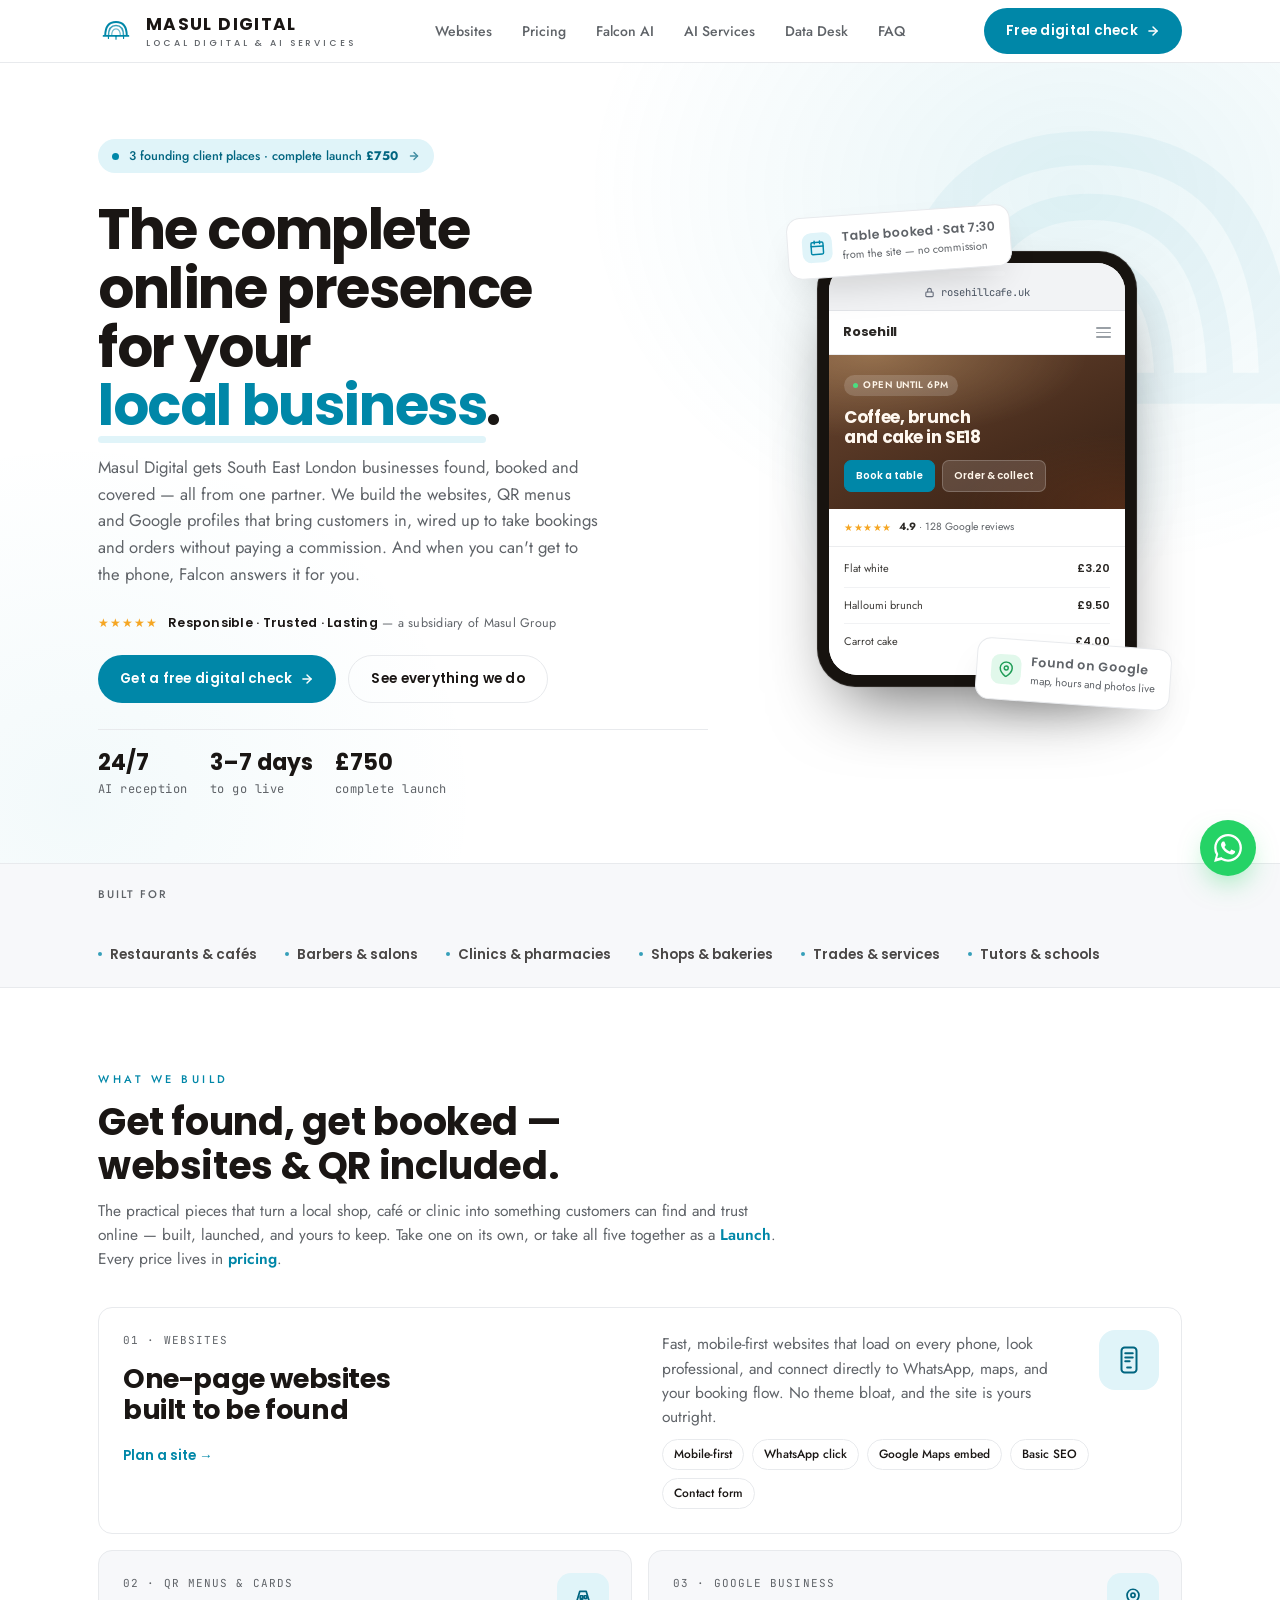
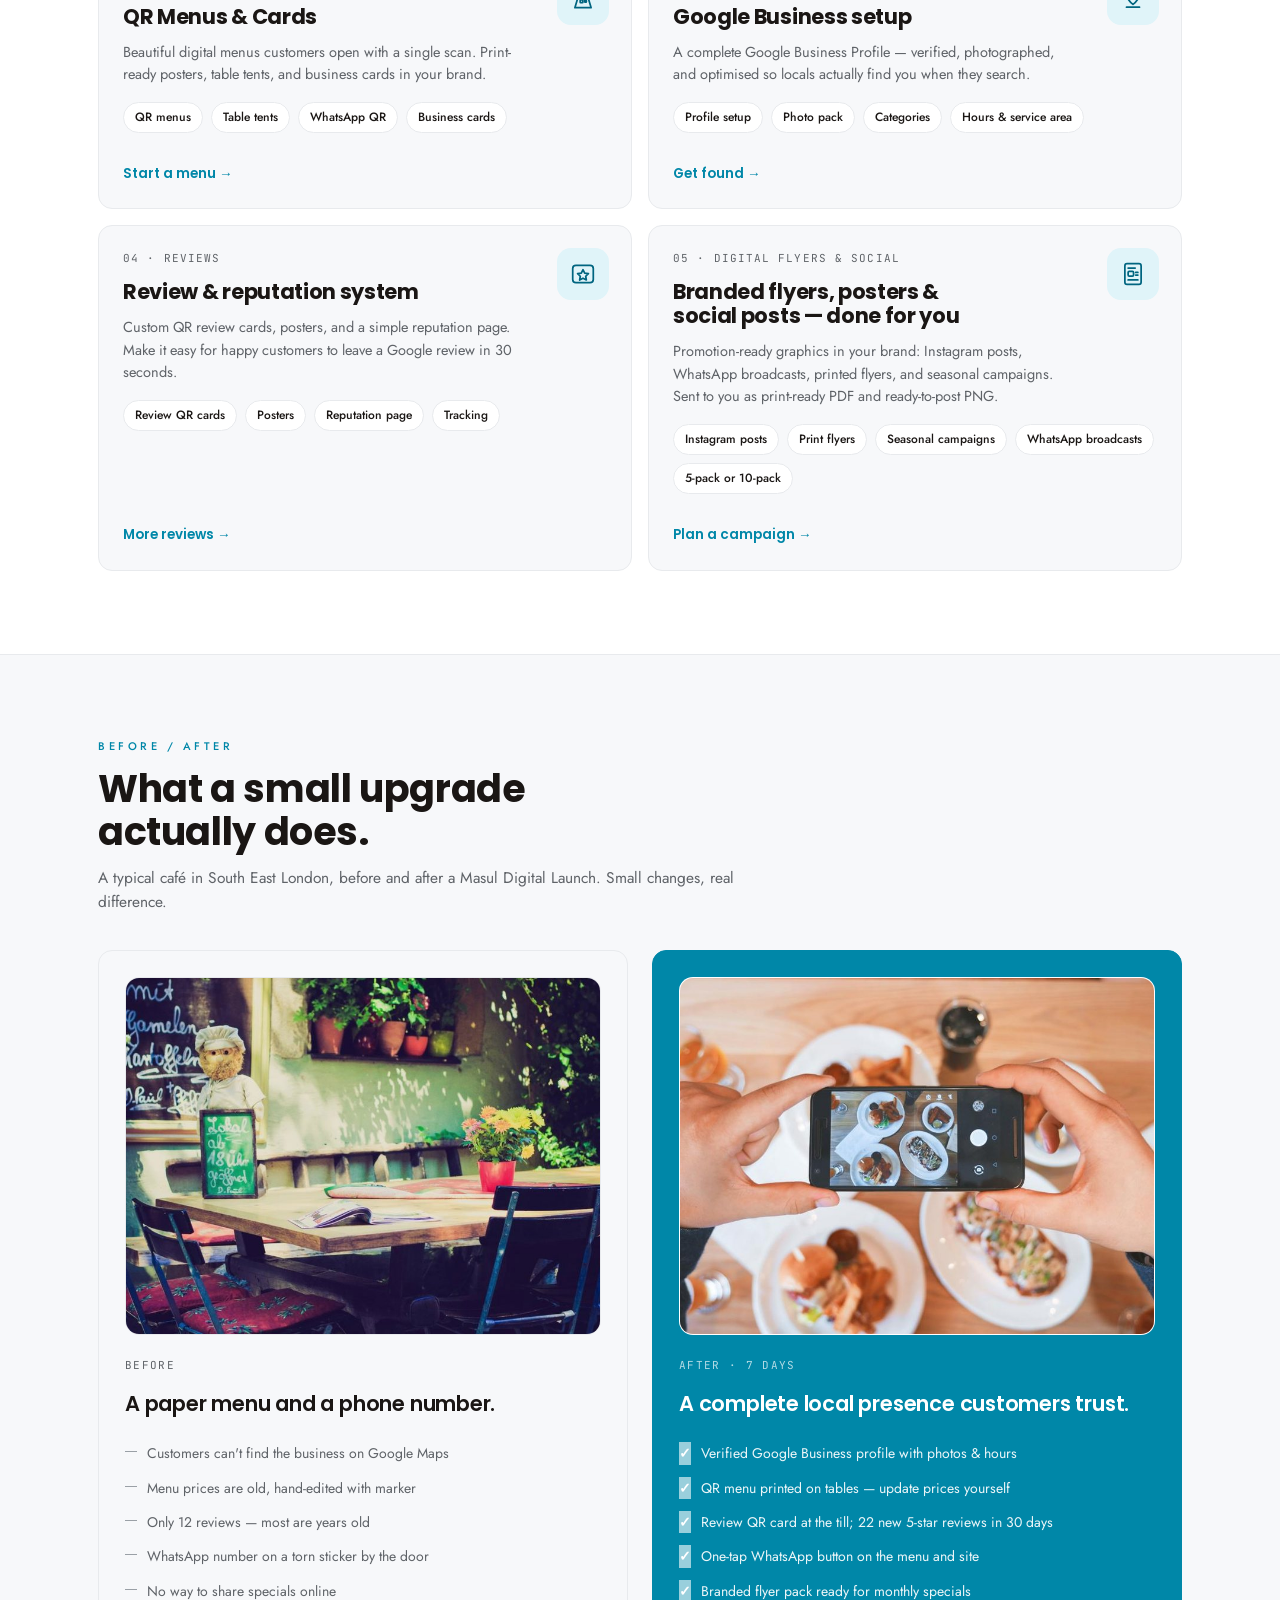
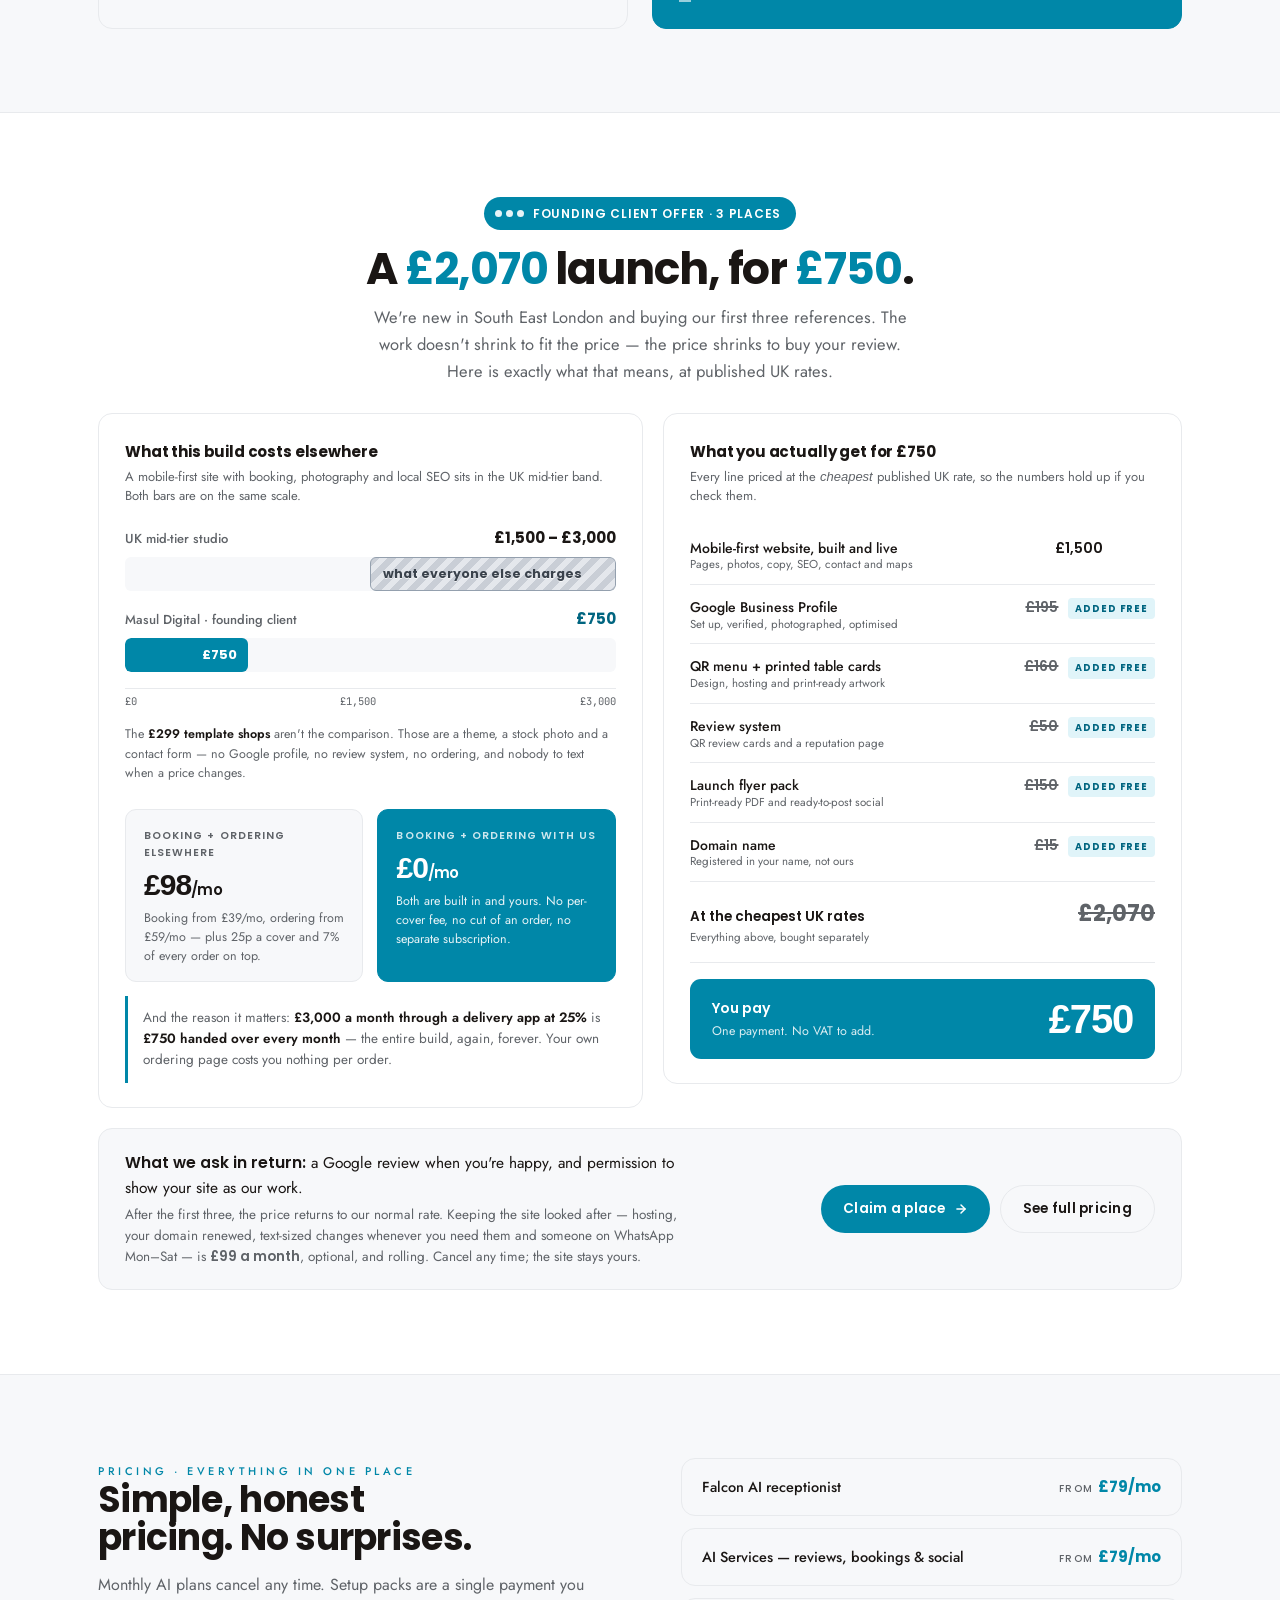
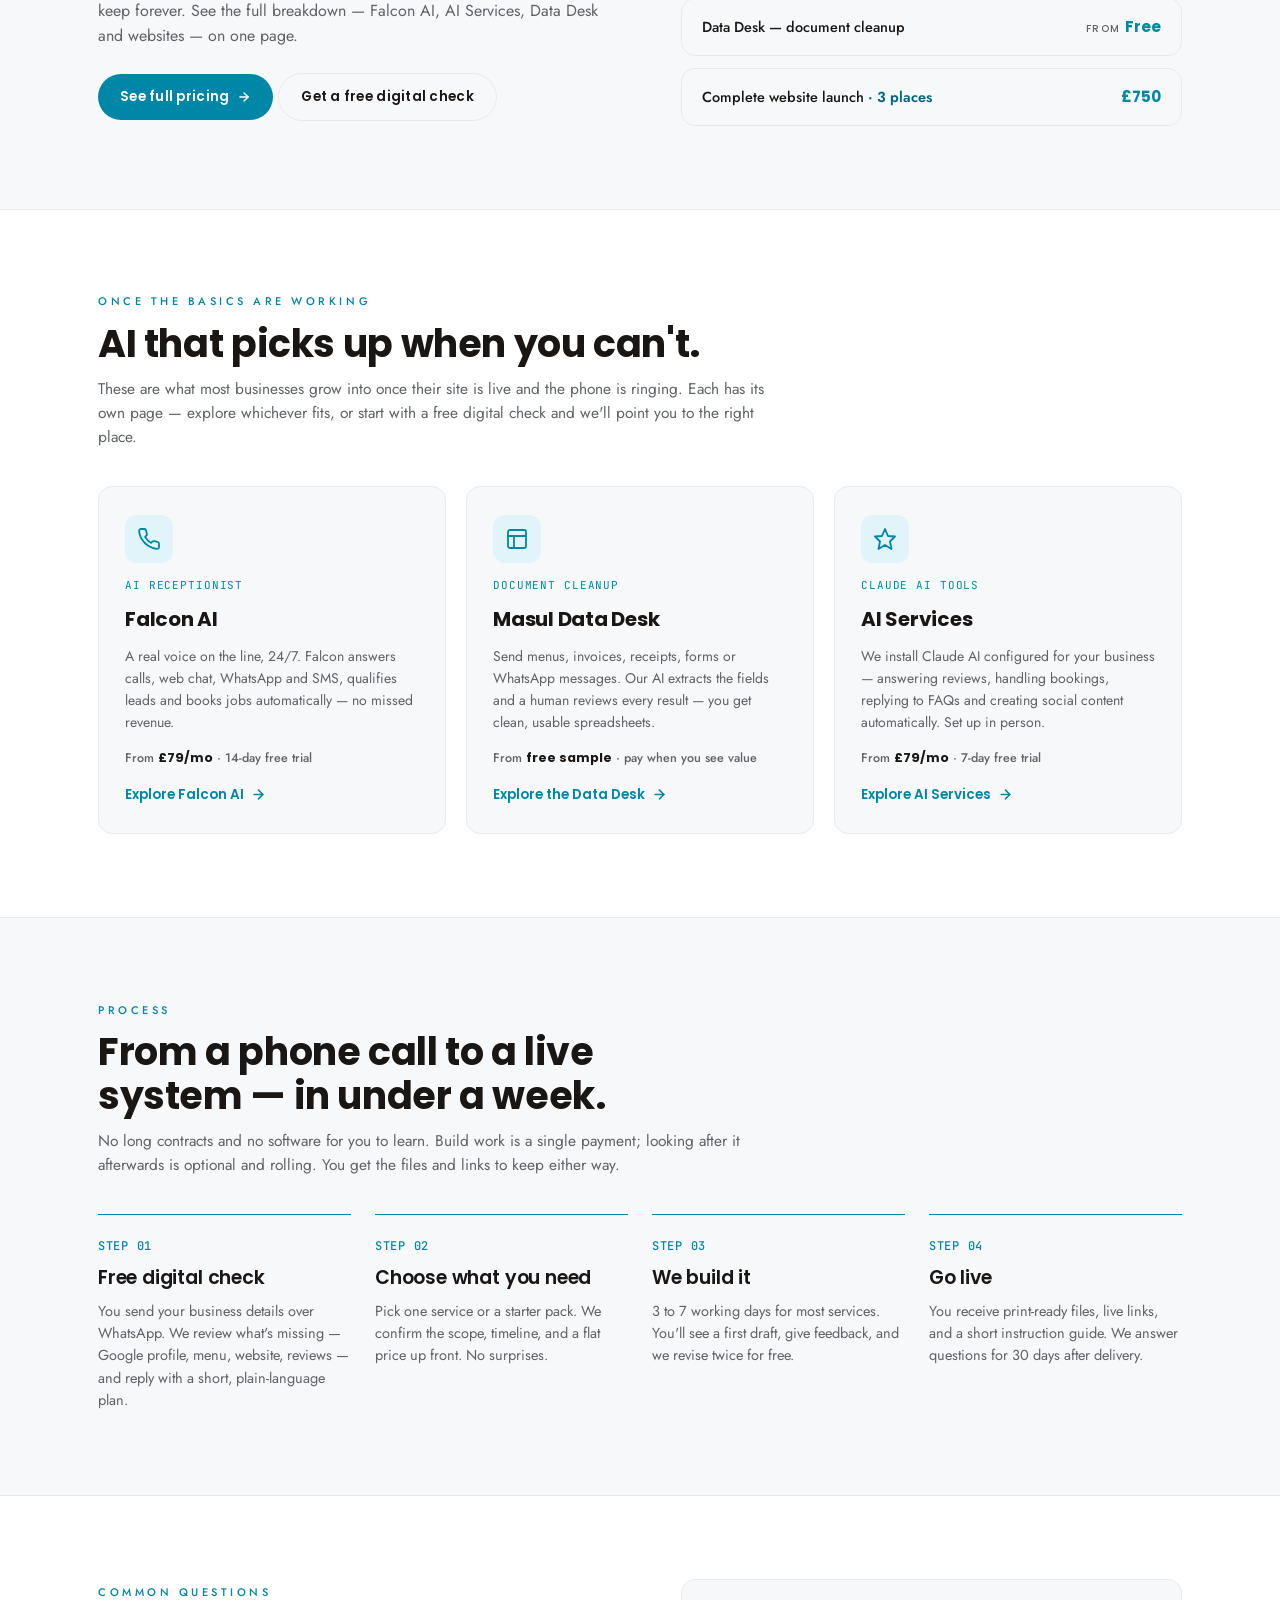
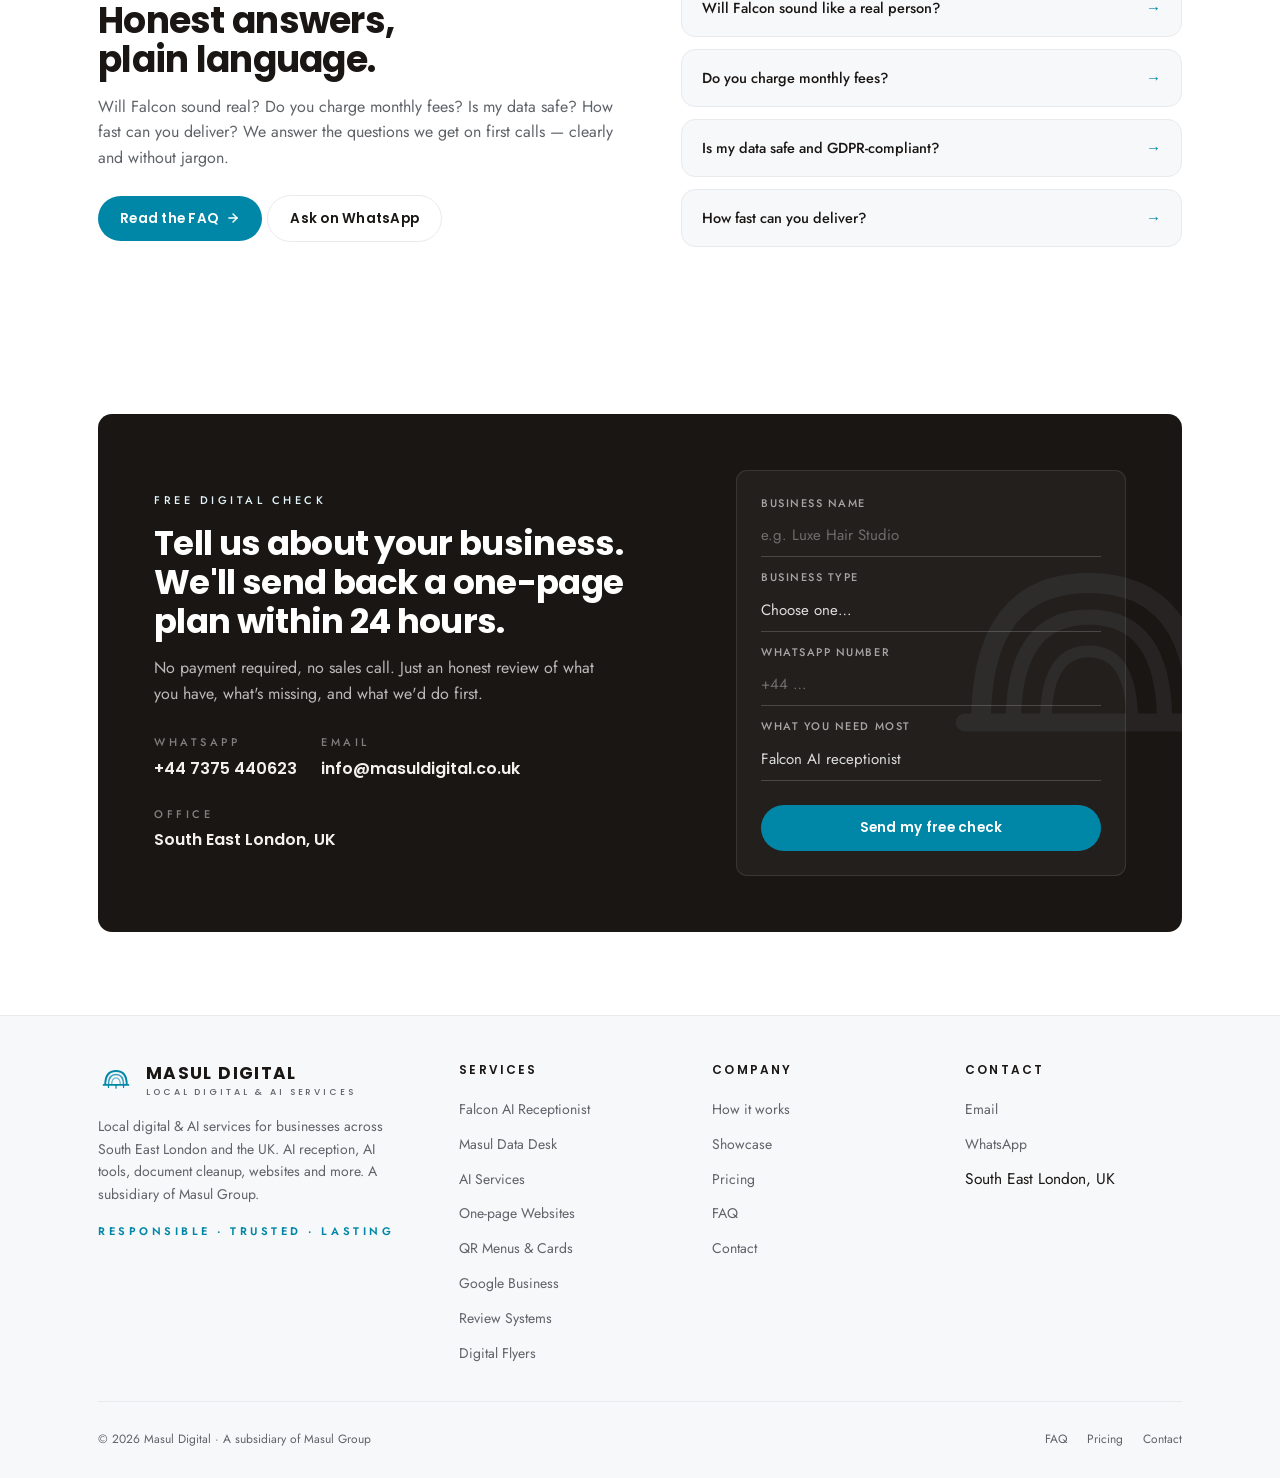
==== commit f0a48af6: "refactor: drop the Open 1/2/3 slot boxes from the founding offer Ibrahim asked for them gone after s" ====
--- a/index.html
+++ b/index.html
@@ -9,8 +9,8 @@
 <link rel="preconnect" href="https://fonts.googleapis.com" />
 <link rel="preconnect" href="https://fonts.gstatic.com" crossorigin />
 <link href="https://fonts.googleapis.com/css2?family=Poppins:wght@400;500;600;700;800&family=Jost:wght@300;400;500;600&family=JetBrains+Mono:wght@400;500&display=swap" rel="stylesheet" />
-<link rel="stylesheet" href="assets/styles.css?v=14" />
-<link rel="stylesheet" href="assets/pages.css?v=14" />
+<link rel="stylesheet" href="assets/styles.css?v=15" />
+<link rel="stylesheet" href="assets/pages.css?v=15" />
 <!-- seo:auto start -->
 <link rel="canonical" href="https://masul-digital-site.vercel.app/">
 <meta property="og:type" content="website">
@@ -461,12 +461,6 @@
             <span class="sp-n">You pay<small>One payment. No VAT to add.</small></span>
             <span class="sp-v">£750</span>
           </div>
-
-          <div class="oslots">
-            <a class="oslot" href="#contact" aria-label="Claim the first founding place"><span class="sn">1</span><span class="sd">Open <svg viewBox="0 0 24 24" fill="none" stroke="currentColor" stroke-width="3" stroke-linecap="round" stroke-linejoin="round" aria-hidden="true"><line x1="5" y1="12" x2="19" y2="12"/><polyline points="12 5 19 12 12 19"/></svg></span></a>
-            <a class="oslot" href="#contact" aria-label="Claim the second founding place"><span class="sn">2</span><span class="sd">Open <svg viewBox="0 0 24 24" fill="none" stroke="currentColor" stroke-width="3" stroke-linecap="round" stroke-linejoin="round" aria-hidden="true"><line x1="5" y1="12" x2="19" y2="12"/><polyline points="12 5 19 12 12 19"/></svg></span></a>
-            <a class="oslot" href="#contact" aria-label="Claim the third founding place"><span class="sn">3</span><span class="sd">Open <svg viewBox="0 0 24 24" fill="none" stroke="currentColor" stroke-width="3" stroke-linecap="round" stroke-linejoin="round" aria-hidden="true"><line x1="5" y1="12" x2="19" y2="12"/><polyline points="12 5 19 12 12 19"/></svg></span></a>
-          </div>
         </div>
 
       </div>
--- a/assets/pages.css
+++ b/assets/pages.css
@@ -495,28 +495,6 @@
   padding: 12px 0 12px 15px; font-size: 13.5px; line-height: 1.55; color: var(--muted);
 }
 .commission b { color: var(--fg); font-weight: 600; }
-
-/* --- 4. the three slots --- */
-.oslots { display: grid; grid-template-columns: repeat(3, 1fr); gap: 12px; margin-top: 18px; }
-.oslot {
-  border: 1.5px dashed var(--n-400); border-radius: var(--r-md);
-  padding: 16px 14px; text-align: center;
-  display: block; text-decoration: none; color: inherit;
-  transition: border-color .16s ease, background .16s ease, transform .16s ease;
-}
-.oslot:hover { border-color: var(--accent); border-style: solid;
-               background: var(--accent-tint); transform: translateY(-2px); }
-.oslot:focus-visible { outline: 2px solid var(--accent); outline-offset: 3px; }
-.oslot:hover .sd { color: var(--accent-dark); }
-.oslot .sd svg { width: 10px; height: 10px; vertical-align: -1px;
-                 opacity: 0; transition: opacity .16s ease; }
-.oslot:hover .sd svg, .oslot:focus-visible .sd svg { opacity: 1; }
-[data-theme="ink"] .oslot { border-color: rgba(255,255,255,0.24); }
-.oslot .sn { display: block;
-  font-family: 'Poppins', sans-serif; font-weight: 800; font-size: 26px;
-  color: var(--accent); line-height: 1;
-}
-.oslot .sd { display: block; font-size: 11.5px; color: var(--muted); margin-top: 6px; letter-spacing: 0.04em; text-transform: uppercase; font-weight: 500; }
 
 .offer-foot {
   border: 1px solid var(--line); border-radius: var(--r-lg);
